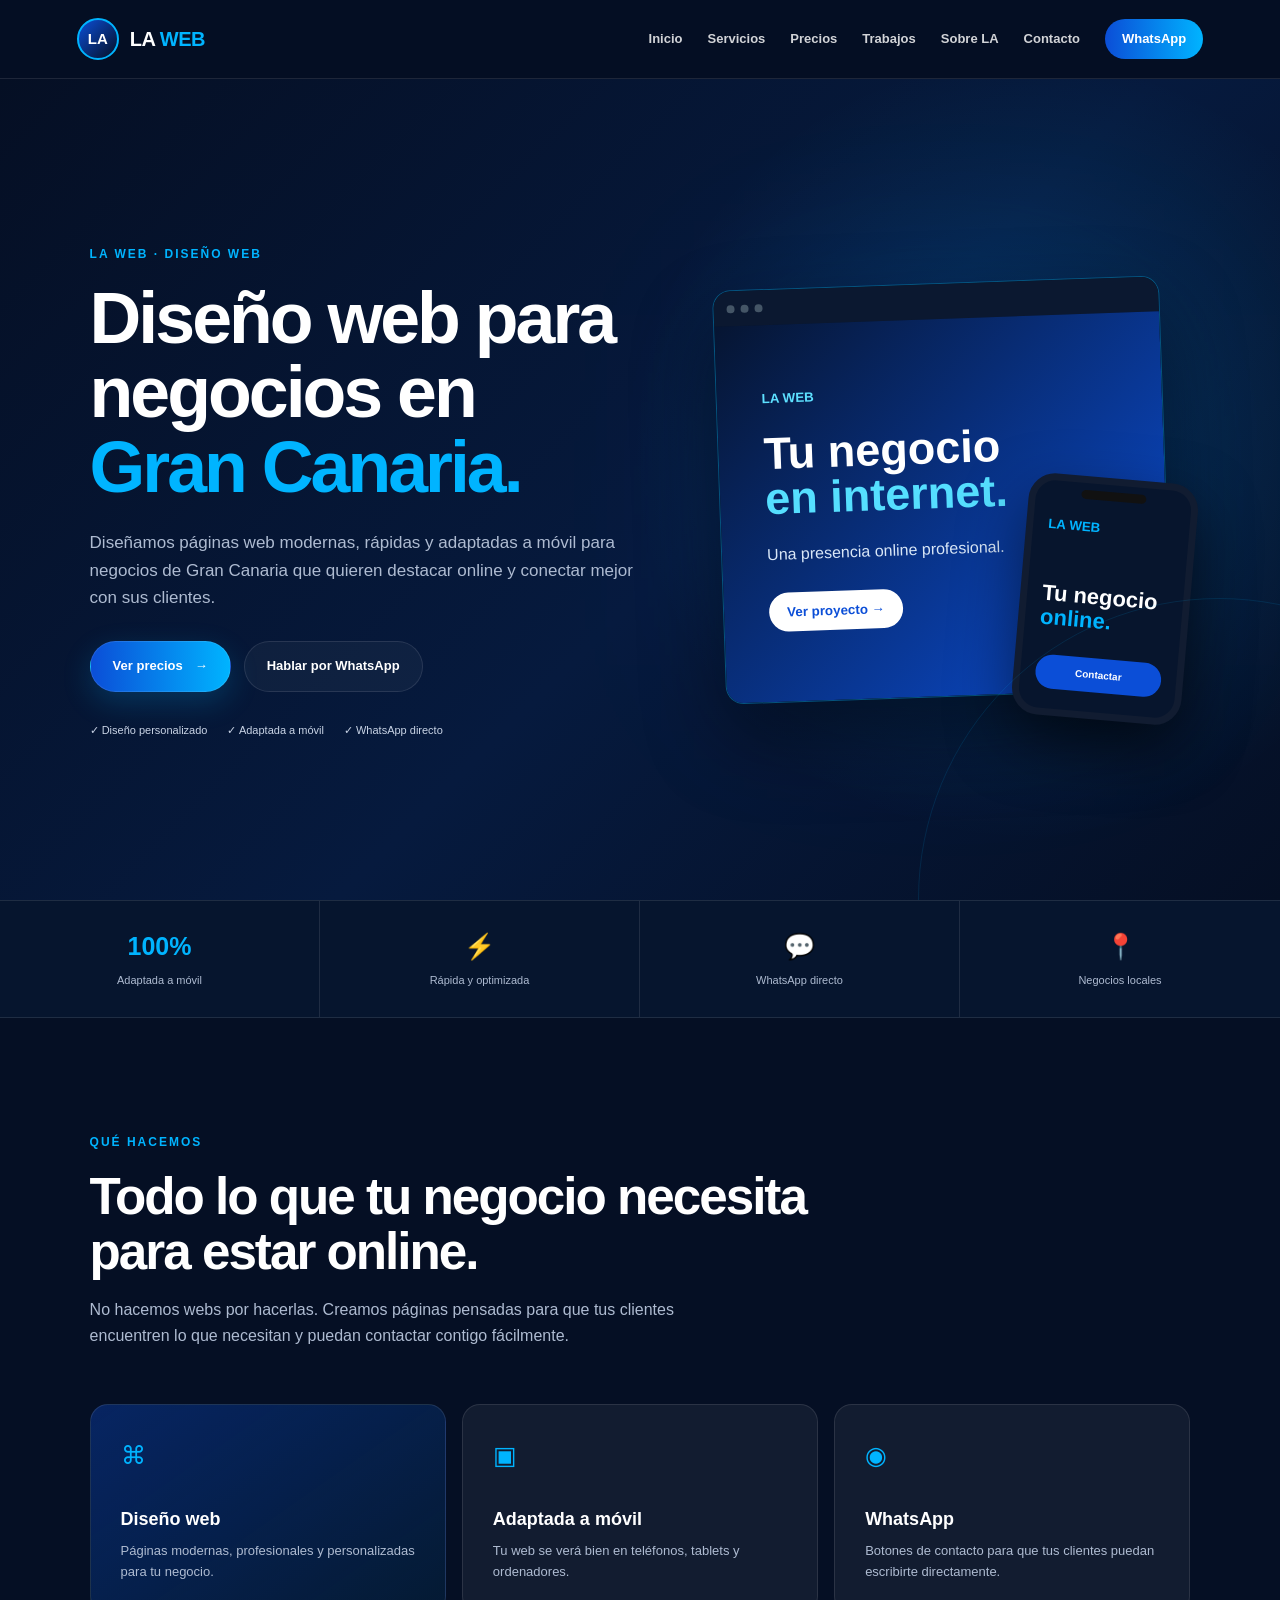
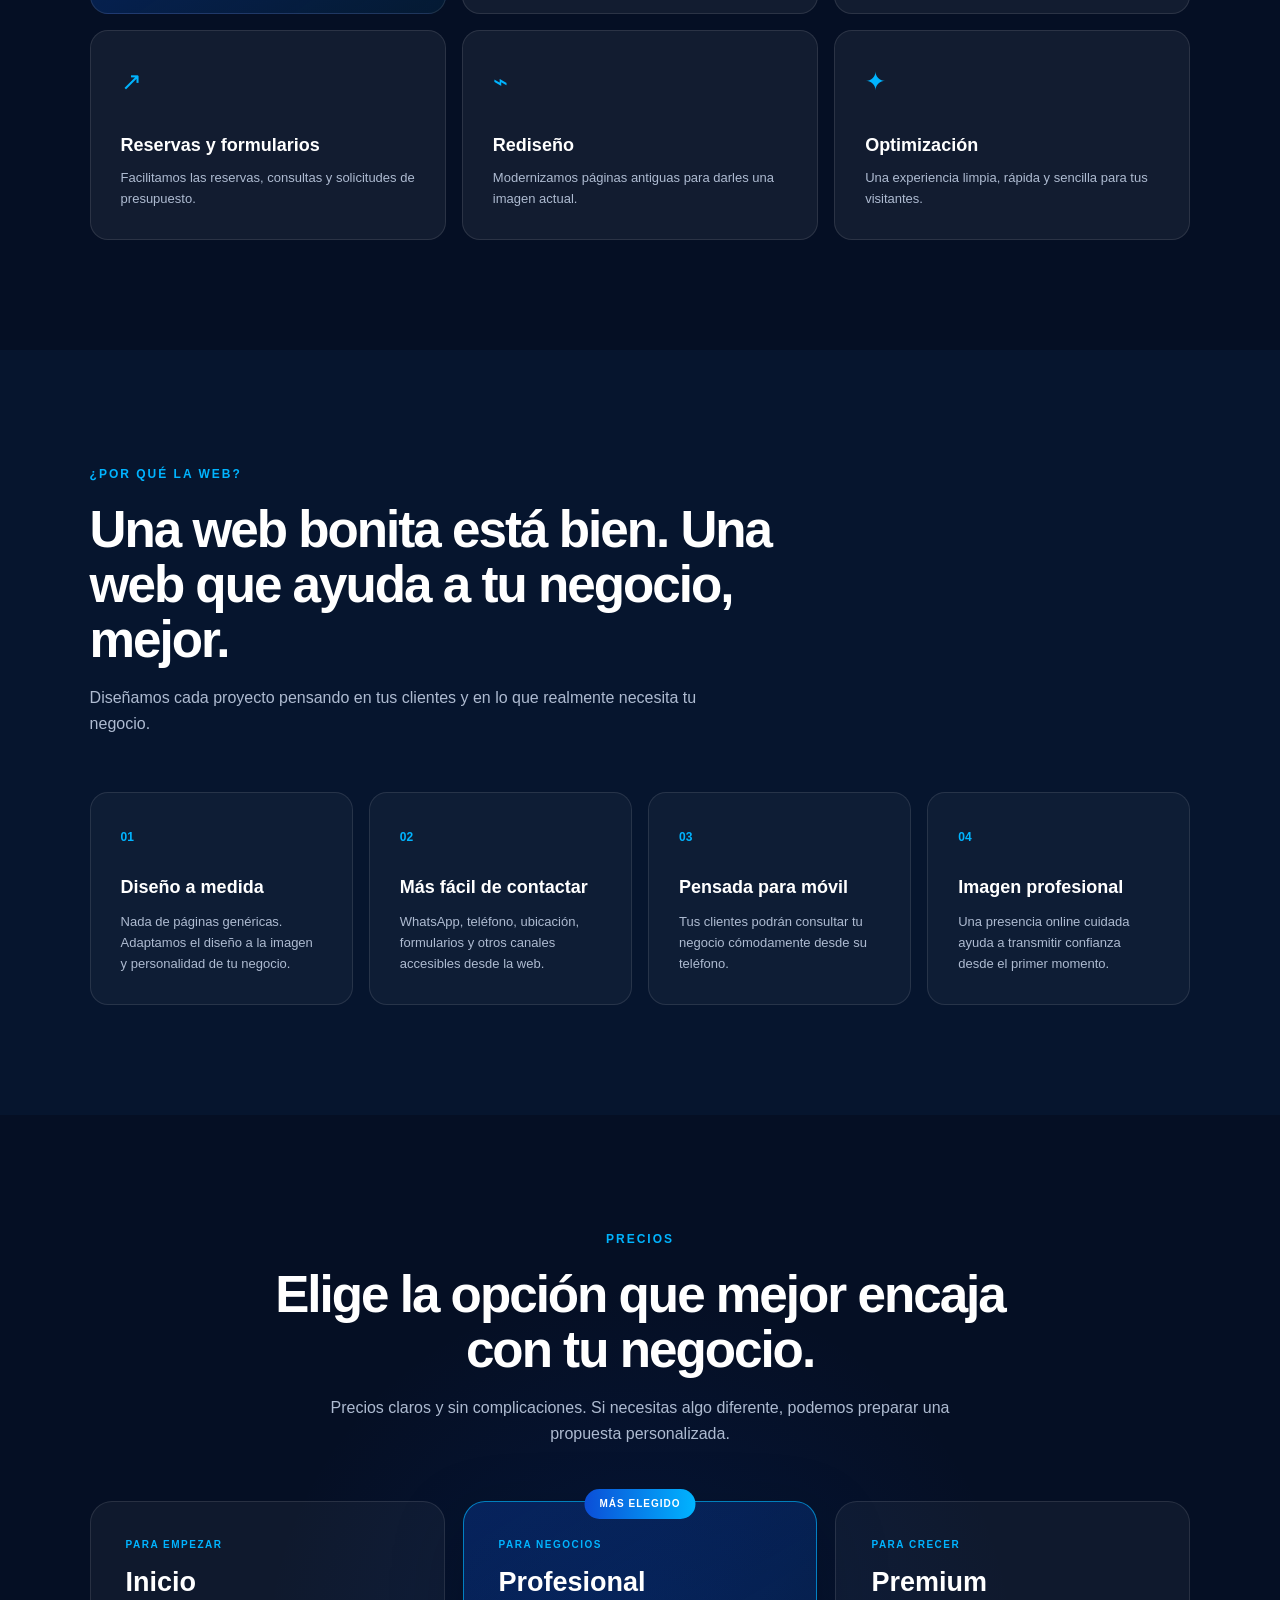
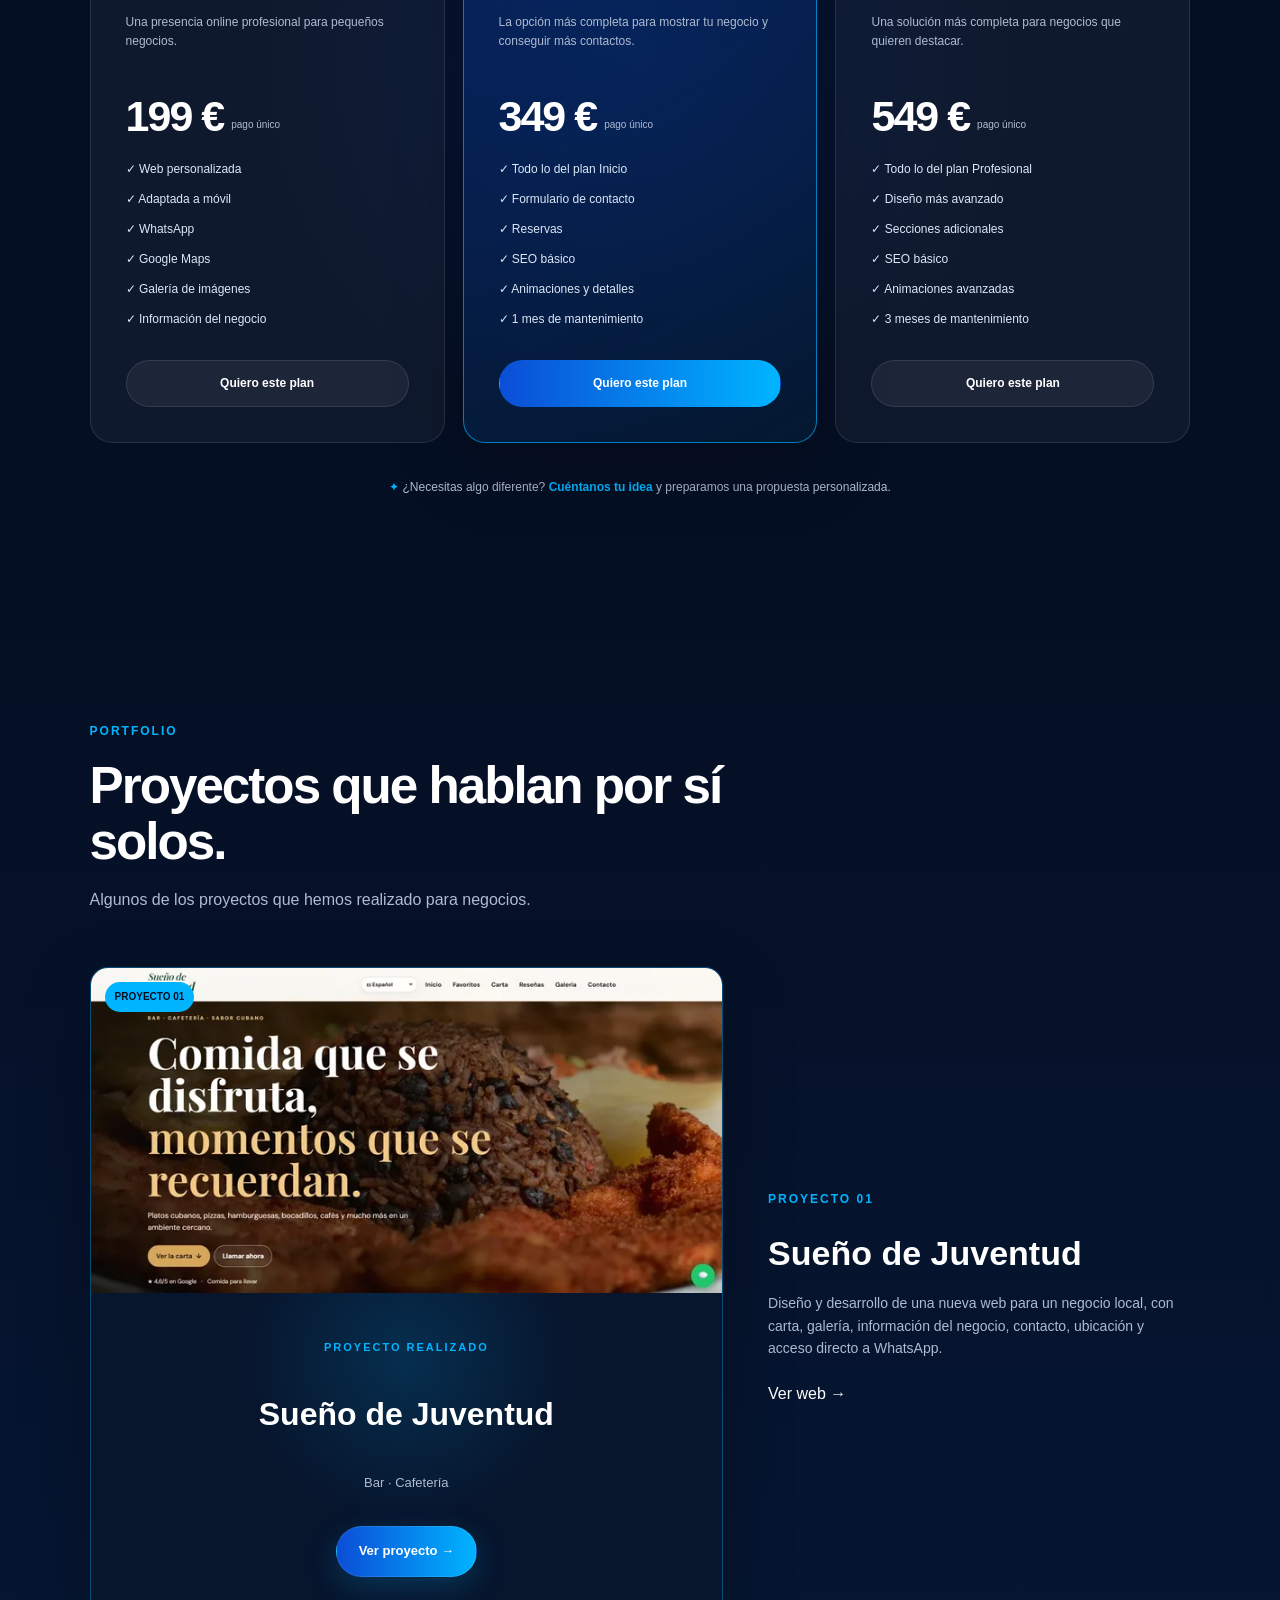
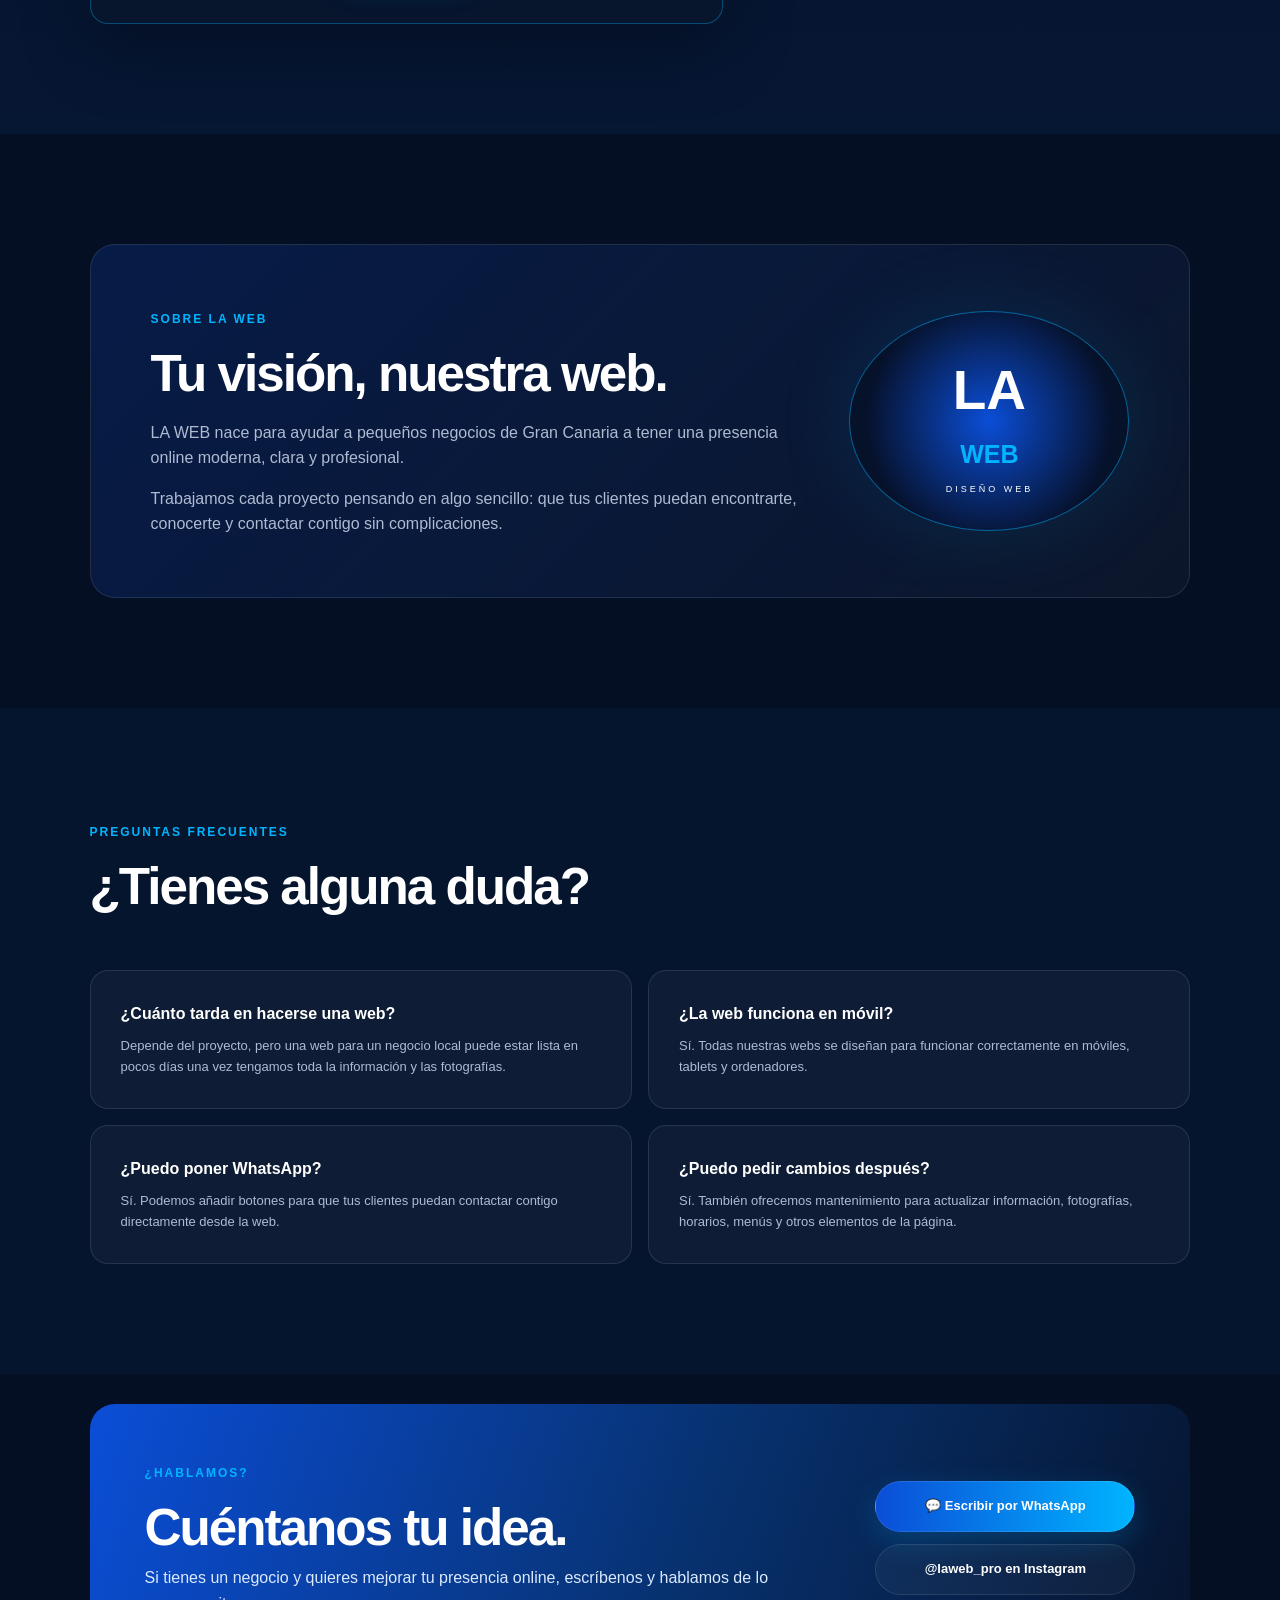
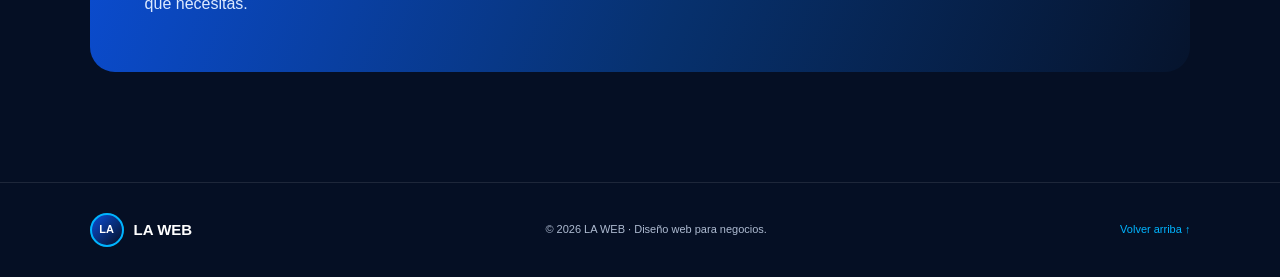
==== index.html @ e3c0cbb5 "Replace Google Fonts with local Montserrat stylesheet" ====
<!DOCTYPE html>
<html lang="es">
<head>
  <meta charset="UTF-8">
  <meta name="viewport" content="width=device-width, initial-scale=1.0">
  <meta name="description" content="LA WEB — Diseño de páginas web modernas, profesionales y adaptadas a móvil para negocios.">

  <title>LA WEB | Diseño Web para Negocios</title>

  <link rel="stylesheet" href="fonts/montserrat.css">

  <link rel="preload" href="style.css" as="style">
  <link rel="stylesheet" href="style.css">

  <script type="application/ld+json">
{
  "@context": "https://schema.org",
  "@type": "Organization",
  "name": "LA WEB",
  "alternateName": "LA",
  "url": "https://lawebstudio.es/",
  "description": "Estudio de diseño web para negocios de Gran Canaria. Creamos páginas web modernas, rápidas y adaptadas a móvil.",
  "areaServed": {
    "@type": "Place",
    "name": "Gran Canaria, España"
  },
  "sameAs": [
    "https://instagram.com/laweb_pro"
  ]
}
</script>

</head>

<body>

  <!-- HEADER -->
  <header class="header">

    <a class="brand" href="#inicio" aria-label="LA WEB inicio">
      <span class="brand-mark">LA</span>
      <span class="brand-text">LA <b>WEB</b></span>
    </a>

    <button class="menu-toggle" aria-label="Abrir menú" aria-expanded="false">
      ☰
    </button>

    <nav class="nav">
      <a href="#inicio">Inicio</a>
      <a href="#servicios">Servicios</a>
      <a href="#precios">Precios</a>
      <a href="#trabajos">Trabajos</a>
      <a href="#nosotros">Sobre LA</a>
      <a href="#contacto">Contacto</a>

      <a class="nav-cta"
         href="https://wa.me/34643334639"
         target="_blank"
         rel="noopener">
        WhatsApp
      </a>
    </nav>

  </header>


  <main id="inicio">

    <!-- HERO -->
    <section class="hero">

      <div class="hero-copy">

        <span class="eyebrow">LA WEB · DISEÑO WEB</span>

        <h1>
            Diseño web para negocios en
            <span>Gran Canaria.</span>
       </h1>

        <p>
         Diseñamos páginas web modernas, rápidas y adaptadas a móvil
         para negocios de Gran Canaria que quieren destacar online y
         conectar mejor con sus clientes.
        </p>

        <div class="hero-actions">

          <a class="btn primary" href="#precios">
            Ver precios <span>→</span>
          </a>

          <a class="btn secondary"
             href="https://wa.me/34643334639"
             target="_blank"
             rel="noopener">
            Hablar por WhatsApp
          </a>

        </div>

        <div class="trust-row">
          <span>✓ Diseño personalizado</span>
          <span>✓ Adaptada a móvil</span>
          <span>✓ WhatsApp directo</span>
        </div>

      </div>


      <div class="hero-visual" aria-label="Vista previa de una web">

        <div class="glow"></div>

        <div class="browser-card">

          <div class="browser-top">
            <i></i>
            <i></i>
            <i></i>
          </div>

          <div class="mock-site">

            <small>LA WEB</small>

            <h2>
              Tu negocio<br>
              <em>en internet.</em>
            </h2>

            <p>
              Una presencia online profesional.
            </p>

            <button>
              Ver proyecto →
            </button>

          </div>

        </div>


        <div class="phone-card">

          <div class="phone-top"></div>

          <small>LA WEB</small>

          <h3>
            Tu negocio<br>
            <span>online.</span>
          </h3>

          <div class="phone-button">
            Contactar
          </div>

        </div>

      </div>

    </section>


    <!-- STATS -->
    <section class="stats">

      <div>
        <strong>100%</strong>
        <span>Adaptada a móvil</span>
      </div>

      <div>
        <strong>⚡</strong>
        <span>Rápida y optimizada</span>
      </div>

      <div>
        <strong>💬</strong>
        <span>WhatsApp directo</span>
      </div>

      <div>
        <strong>📍</strong>
        <span>Negocios locales</span>
      </div>

    </section>


    <!-- SERVICIOS -->
    <section class="section" id="servicios">

      <div class="section-heading">

        <span class="eyebrow">QUÉ HACEMOS</span>

        <h2>
          Todo lo que tu negocio necesita para estar online.
        </h2>

        <p>
          No hacemos webs por hacerlas. Creamos páginas pensadas para que
          tus clientes encuentren lo que necesitan y puedan contactar
          contigo fácilmente.
        </p>

      </div>


      <div class="service-grid">

        <article class="service-card featured">
          <div class="icon">⌘</div>
          <h3>Diseño web</h3>
          <p>
            Páginas modernas, profesionales y personalizadas para tu negocio.
          </p>
        </article>


        <article class="service-card">
          <div class="icon">▣</div>
          <h3>Adaptada a móvil</h3>
          <p>
            Tu web se verá bien en teléfonos, tablets y ordenadores.
          </p>
        </article>


        <article class="service-card">
          <div class="icon">◉</div>
          <h3>WhatsApp</h3>
          <p>
            Botones de contacto para que tus clientes puedan escribirte
            directamente.
          </p>
        </article>


        <article class="service-card">
          <div class="icon">↗</div>
          <h3>Reservas y formularios</h3>
          <p>
            Facilitamos las reservas, consultas y solicitudes de presupuesto.
          </p>
        </article>


        <article class="service-card">
          <div class="icon">⌁</div>
          <h3>Rediseño</h3>
          <p>
            Modernizamos páginas antiguas para darles una imagen actual.
          </p>
        </article>


        <article class="service-card">
          <div class="icon">✦</div>
          <h3>Optimización</h3>
          <p>
            Una experiencia limpia, rápida y sencilla para tus visitantes.
          </p>
        </article>

      </div>

    </section>


    <!-- POR QUÉ LA WEB -->
    <section class="why section">

      <div class="section-heading">

        <span class="eyebrow">¿POR QUÉ LA WEB?</span>

        <h2>
          Una web bonita está bien. Una web que ayuda a tu negocio, mejor.
        </h2>

        <p>
          Diseñamos cada proyecto pensando en tus clientes y en lo que
          realmente necesita tu negocio.
        </p>

      </div>


      <div class="why-grid">

        <article class="why-card">
          <span>01</span>
          <h3>Diseño a medida</h3>
          <p>
            Nada de páginas genéricas. Adaptamos el diseño a la imagen
            y personalidad de tu negocio.
          </p>
        </article>


        <article class="why-card">
          <span>02</span>
          <h3>Más fácil de contactar</h3>
          <p>
            WhatsApp, teléfono, ubicación, formularios y otros canales
            accesibles desde la web.
          </p>
        </article>


        <article class="why-card">
          <span>03</span>
          <h3>Pensada para móvil</h3>
          <p>
            Tus clientes podrán consultar tu negocio cómodamente desde
            su teléfono.
          </p>
        </article>


        <article class="why-card">
          <span>04</span>
          <h3>Imagen profesional</h3>
          <p>
            Una presencia online cuidada ayuda a transmitir confianza
            desde el primer momento.
          </p>
        </article>

      </div>

    </section>


    <!-- PRECIOS -->
    <section class="pricing section" id="precios">

      <div class="section-heading pricing-heading">

        <span class="eyebrow">PRECIOS</span>

        <h2>
          Elige la opción que mejor encaja con tu negocio.
        </h2>

        <p>
          Precios claros y sin complicaciones. Si necesitas algo diferente,
          podemos preparar una propuesta personalizada.
        </p>

      </div>


      <div class="pricing-grid">


        <!-- INICIO -->
        <article class="price-card">

          <span class="price-tag">PARA EMPEZAR</span>

          <h3>Inicio</h3>

          <p class="price-description">
            Una presencia online profesional para pequeños negocios.
          </p>

          <div class="price">
            <strong>199 €</strong>
            <span>pago único</span>
          </div>

          <ul>
            <li>✓ Web personalizada</li>
            <li>✓ Adaptada a móvil</li>
            <li>✓ WhatsApp</li>
            <li>✓ Google Maps</li>
            <li>✓ Galería de imágenes</li>
            <li>✓ Información del negocio</li>
          </ul>

          <a class="price-btn"
             href="https://wa.me/34643334639?text=Hola%20LA%20WEB,%20me%20interesa%20el%20plan%20Inicio%20de%20199€."
             target="_blank"
             rel="noopener">
            Quiero este plan
          </a>

        </article>


        <!-- PROFESIONAL -->
        <article class="price-card popular">

          <div class="popular-badge">
            MÁS ELEGIDO
          </div>

          <span class="price-tag">PARA NEGOCIOS</span>

          <h3>Profesional</h3>

          <p class="price-description">
            La opción más completa para mostrar tu negocio y conseguir
            más contactos.
          </p>

          <div class="price">
            <strong>349 €</strong>
            <span>pago único</span>
          </div>

          <ul>
            <li>✓ Todo lo del plan Inicio</li>
            <li>✓ Formulario de contacto</li>
            <li>✓ Reservas</li>
            <li>✓ SEO básico</li>
            <li>✓ Animaciones y detalles</li>
            <li>✓ 1 mes de mantenimiento</li>
          </ul>

          <a class="price-btn"
             href="https://wa.me/34643334639?text=Hola%20LA%20WEB,%20me%20interesa%20el%20plan%20Profesional%20de%20349€."
             target="_blank"
             rel="noopener">
            Quiero este plan
          </a>

        </article>


        <!-- PREMIUM -->
        <article class="price-card">

          <span class="price-tag">PARA CRECER</span>

          <h3>Premium</h3>

          <p class="price-description">
            Una solución más completa para negocios que quieren destacar.
          </p>

          <div class="price">
            <strong>549 €</strong>
            <span>pago único</span>
          </div>

          <ul>
            <li>✓ Todo lo del plan Profesional</li>
            <li>✓ Diseño más avanzado</li>
            <li>✓ Secciones adicionales</li>
            <li>✓ SEO básico</li>
            <li>✓ Animaciones avanzadas</li>
            <li>✓ 3 meses de mantenimiento</li>
          </ul>

          <a class="price-btn"
             href="https://wa.me/34643334639?text=Hola%20LA%20WEB,%20me%20interesa%20el%20plan%20Premium%20de%20549€."
             target="_blank"
             rel="noopener">
            Quiero este plan
          </a>

        </article>

      </div>


      <div class="pricing-note">
        <span>✦</span>
        ¿Necesitas algo diferente?
        <a href="#contacto">Cuéntanos tu idea</a>
        y preparamos una propuesta personalizada.
      </div>

    </section>

    <!-- PORTFOLIO -->
<section class="portfolio section" id="trabajos">

  <div class="section-heading">
    <span class="eyebrow">PORTFOLIO</span>

    <h2>
      Proyectos que hablan por sí solos.
    </h2>

    <p>
      Algunos de los proyectos que hemos realizado para negocios.
    </p>
  </div>

  <article class="project-card">

    <div class="project-preview">

      <span class="project-label">
        PROYECTO 01
      </span>

      <div class="project-window">

        <img
              src="web_foto_700.webp"
              alt="Web de Sueño de Juventud"
              class="project-image"
               >

        <div class="project-content">

          <span>PROYECTO REALIZADO</span>

          <h3>
            Sueño de Juventud
          </h3>

          <p>
            Bar · Cafetería
          </p>

          <a
            href="https://leslie050724.github.io/sueno-de-juventud/"
            target="_blank"
            rel="noopener"
            class="btn primary"
          >
            Ver proyecto →
          </a>

        </div>

      </div>

    </div>

    <div class="project-info">

      <span class="eyebrow">
        PROYECTO 01
      </span>

      <h3>
        Sueño de Juventud
      </h3>

      <p>
        Diseño y desarrollo de una nueva web para un negocio local,
        con carta, galería, información del negocio, contacto,
        ubicación y acceso directo a WhatsApp.
      </p>

      <a
        href="https://leslie050724.github.io/sueno-de-juventud/"
        target="_blank"
        rel="noopener"
        class="project-link"
      >
        Ver web →
      </a>

    </div>

  </article>

</section>



    <!-- SOBRE LA WEB -->
    <section class="about section" id="nosotros">

      <div class="about-card">

        <div>

          <span class="eyebrow">
            SOBRE LA WEB
          </span>

          <h2>
            Tu visión, nuestra web.
          </h2>

          <p>
            LA WEB nace para ayudar a pequeños negocios de Gran Canaria
            a tener una presencia online moderna, clara y profesional.
         </p>

          <p>
            Trabajamos cada proyecto pensando en algo sencillo:
            que tus clientes puedan encontrarte, conocerte y contactar
            contigo sin complicaciones.
          </p>

        </div>


        <div class="about-badge">

          <span>LA</span>
          <strong>WEB</strong>
          <small>DISEÑO WEB</small>

        </div>

      </div>

    </section>


    <!-- FAQ -->
    <section class="faq section">

      <div class="section-heading">

        <span class="eyebrow">
          PREGUNTAS FRECUENTES
        </span>

        <h2>
          ¿Tienes alguna duda?
        </h2>

      </div>


      <div class="faq-grid">

        <article class="faq-card">
          <h3>¿Cuánto tarda en hacerse una web?</h3>
          <p>
            Depende del proyecto, pero una web para un negocio local
            puede estar lista en pocos días una vez tengamos toda
            la información y las fotografías.
          </p>
        </article>


        <article class="faq-card">
          <h3>¿La web funciona en móvil?</h3>
          <p>
            Sí. Todas nuestras webs se diseñan para funcionar correctamente
            en móviles, tablets y ordenadores.
          </p>
        </article>


        <article class="faq-card">
          <h3>¿Puedo poner WhatsApp?</h3>
          <p>
            Sí. Podemos añadir botones para que tus clientes puedan
            contactar contigo directamente desde la web.
          </p>
        </article>


        <article class="faq-card">
          <h3>¿Puedo pedir cambios después?</h3>
          <p>
            Sí. También ofrecemos mantenimiento para actualizar información,
            fotografías, horarios, menús y otros elementos de la página.
          </p>
        </article>

      </div>

    </section>


    <!-- CONTACTO -->
    <section class="contact section" id="contacto">

      <div class="contact-inner">

        <div>

          <span class="eyebrow">
            ¿HABLAMOS?
          </span>

          <h2>
            Cuéntanos tu idea.
          </h2>

          <p>
            Si tienes un negocio y quieres mejorar tu presencia online,
            escríbenos y hablamos de lo que necesitas.
          </p>

        </div>


        <div class="contact-actions">

          <a class="btn primary large"
             href="https://wa.me/34643334639"
             target="_blank"
             rel="noopener">
            💬 Escribir por WhatsApp
          </a>

          <a class="btn secondary large"
             href="https://instagram.com/laweb_pro"
             target="_blank"
             rel="noopener">
            @laweb_pro en Instagram
          </a>

        </div>

      </div>

    </section>

  </main>


  <!-- FOOTER -->
  <footer>

    <div class="footer-brand">

      <span class="brand-mark">
        LA
      </span>

      <strong>
        LA WEB
      </strong>

    </div>

    <p>
      © 2026 LA WEB · Diseño web para negocios.
    </p>

    <a href="#inicio">
      Volver arriba ↑
    </a>

  </footer>


  <script src="script.js"></script>

</body>
</html>
---- style.css ----
:root{
  --navy:#050F24;
  --navy2:#071A3A;
  --blue:#0B4ED7;
  --cyan:#00B4FF;
  --white:#fff;
  --muted:#aebbd1;
  --line:rgba(255,255,255,.1);
  --card:rgba(255,255,255,.055);
}

*{
  box-sizing:border-box;
  margin:0;
  padding:0;
}

html{
  scroll-behavior:smooth;
}

body{
  font-family:Montserrat,Arial,sans-serif;
  background:var(--navy);
  color:var(--white);
  line-height:1.6;
}

a{
  text-decoration:none;
  color:inherit;
}


/* HEADER */

.header{
  position:sticky;
  top:0;
  z-index:50;
  display:flex;
  align-items:center;
  justify-content:space-between;
  padding:18px 6%;
  background:rgba(5,15,36,.86);
  backdrop-filter:blur(18px);
  border-bottom:1px solid var(--line);
}

.brand{
  display:flex;
  align-items:center;
  gap:11px;
}

.brand-mark{
  display:grid;
  place-items:center;
  width:42px;
  height:42px;
  border:2px solid var(--cyan);
  border-radius:50%;
  font-weight:800;
  font-size:15px;
  background:linear-gradient(135deg,var(--blue),var(--navy));
}

.brand-text{
  font-size:20px;
  font-weight:700;
  letter-spacing:-.5px;
}

.brand-text b{
  color:var(--cyan);
}

.nav{
  display:flex;
  align-items:center;
  gap:25px;
  font-size:13px;
  font-weight:600;
}

.nav a{
  opacity:.82;
  transition:.2s;
}

.nav a:hover{
  opacity:1;
  color:var(--cyan);
}

.nav-cta{
  background:linear-gradient(90deg,var(--blue),var(--cyan));
  padding:10px 17px;
  border-radius:999px;
  color:#fff!important;
  opacity:1!important;
}

.menu-toggle{
  display:none;
  background:none;
  border:0;
  color:white;
  font-size:26px;
}


/* HERO */

.hero{
  min-height:calc(100vh - 79px);
  display:grid;
  grid-template-columns:1.05fr .95fr;
  align-items:center;
  gap:5%;
  padding:80px 7%;
  position:relative;
  overflow:hidden;
  background:
    radial-gradient(circle at 80% 45%,rgba(0,180,255,.18),transparent 35%),
    linear-gradient(135deg,var(--navy),#061a3e 55%,var(--navy));
}

.hero:after{
  content:"";
  position:absolute;
  width:600px;
  height:600px;
  border:1px solid rgba(0,180,255,.12);
  border-radius:50%;
  right:-240px;
  bottom:-300px;
}

.eyebrow{
  display:inline-block;
  color:var(--cyan);
  font-size:12px;
  font-weight:800;
  letter-spacing:2px;
  margin-bottom:17px;
}

.hero h1{
  font-size:clamp(43px,5.6vw,78px);
  line-height:1.04;
  letter-spacing:-3px;
  max-width:850px;
}

.hero h1 span{
  color:var(--cyan);
}

.hero-copy>p{
  color:var(--muted);
  font-size:17px;
  max-width:610px;
  margin:25px 0 30px;
}

.hero-actions{
  display:flex;
  gap:13px;
  flex-wrap:wrap;
}

.btn{
  display:inline-flex;
  align-items:center;
  justify-content:center;
  gap:12px;
  padding:14px 22px;
  border-radius:999px;
  font-size:13px;
  font-weight:800;
  border:1px solid var(--line);
  transition:transform .2s,box-shadow .2s;
}

.btn:hover{
  transform:translateY(-2px);
}

.primary{
  background:linear-gradient(90deg,var(--blue),var(--cyan));
  box-shadow:0 10px 30px rgba(0,180,255,.2);
}

.secondary{
  background:rgba(255,255,255,.04);
}

.trust-row{
  display:flex;
  gap:20px;
  flex-wrap:wrap;
  color:#c9d4e6;
  font-size:11px;
  margin-top:30px;
}


/* HERO VISUAL */

.hero-visual{
  position:relative;
  min-height:500px;
  display:grid;
  place-items:center;
}

.glow{
  position:absolute;
  width:350px;
  height:350px;
  background:var(--blue);
  filter:blur(100px);
  opacity:.2;
}

.browser-card{
  width:min(540px,90%);
  border:1px solid rgba(0,180,255,.4);
  border-radius:18px;
  background:#071328;
  box-shadow:0 35px 80px rgba(0,0,0,.45);
  overflow:hidden;
  transform:rotate(-2deg);
}

.browser-top{
  height:35px;
  background:#0b1830;
  display:flex;
  align-items:center;
  gap:6px;
  padding:0 13px;
}

.browser-top i,
.window-bar i{
  width:8px;
  height:8px;
  border-radius:50%;
  background:#456;
}

.mock-site{
  padding:60px 45px 70px;
  background:linear-gradient(135deg,#061532,#0b4ed7);
  min-height:360px;
}

.mock-site small{
  color:#5de0ff;
  font-weight:800;
}

.mock-site h2{
  font-size:45px;
  line-height:1.02;
  margin:20px 0;
}

.mock-site h2 em{
  color:#55dfff;
  font-style:normal;
}

.mock-site p{
  color:#d9e7f7;
  margin-bottom:25px;
}

.mock-site button{
  border:0;
  border-radius:30px;
  padding:12px 18px;
  background:white;
  color:#0b4ed7;
  font-weight:800;
}

.phone-card{
  position:absolute;
  right:0;
  bottom:20px;
  width:170px;
  border:7px solid #111c31;
  border-radius:27px;
  background:#07152d;
  padding:30px 15px 20px;
  box-shadow:0 25px 60px rgba(0,0,0,.5);
  transform:rotate(5deg);
}

.phone-top{
  position:absolute;
  top:7px;
  left:50%;
  transform:translateX(-50%);
  width:65px;
  height:9px;
  border-radius:10px;
  background:#111;
}

.phone-card small{
  color:var(--cyan);
  font-weight:800;
}

.phone-card h3{
  font-size:22px;
  line-height:1.1;
  margin:45px 0 25px;
}

.phone-card h3 span{
  color:var(--cyan);
}

.phone-button{
  background:var(--blue);
  padding:9px;
  border-radius:20px;
  text-align:center;
  font-size:10px;
  font-weight:800;
}


/* STATS */

.stats{
  display:grid;
  grid-template-columns:repeat(4,1fr);
  border-top:1px solid var(--line);
  border-bottom:1px solid var(--line);
  background:#06152e;
}

.stats div{
  padding:25px;
  text-align:center;
  border-right:1px solid var(--line);
}

.stats div:last-child{
  border:0;
}

.stats strong{
  display:block;
  color:var(--cyan);
  font-size:25px;
}

.stats span{
  font-size:11px;
  color:var(--muted);
}


/* SECTIONS */

.section{
  padding:110px 7%;
}

.section-heading{
  max-width:750px;
  margin-bottom:55px;
}

.section-heading h2,
.about h2,
.contact h2{
  font-size:clamp(32px,4vw,53px);
  line-height:1.08;
  letter-spacing:-2px;
  margin-bottom:18px;
}

.section-heading p,
.about p,
.contact p{
  color:var(--muted);
  max-width:650px;
}


/* SERVICES */

.service-grid{
  display:grid;
  grid-template-columns:repeat(3,1fr);
  gap:16px;
}

.service-card{
  padding:30px;
  border:1px solid var(--line);
  background:var(--card);
  border-radius:18px;
  min-height:210px;
  transition:.25s;
}

.service-card:hover{
  border-color:rgba(0,180,255,.45);
  transform:translateY(-4px);
  box-shadow:0 20px 50px rgba(0,0,0,.2);
}

.service-card.featured{
  background:linear-gradient(
    145deg,
    rgba(11,78,215,.35),
    rgba(0,180,255,.07)
  );
}

.icon{
  font-size:25px;
  color:var(--cyan);
  margin-bottom:30px;
}

.service-card h3{
  font-size:18px;
  margin-bottom:8px;
}

.service-card p{
  font-size:13px;
  color:var(--muted);
}


/* WHY */

.why{
  background:#06152e;
}

.why-grid{
  display:grid;
  grid-template-columns:repeat(4,1fr);
  gap:16px;
}

.why-card{
  padding:30px;
  border:1px solid var(--line);
  border-radius:18px;
  background:rgba(255,255,255,.035);
  transition:.25s;
}

.why-card:hover{
  transform:translateY(-5px);
  border-color:rgba(0,180,255,.4);
}

.why-card>span{
  color:var(--cyan);
  font-size:12px;
  font-weight:800;
}

.why-card h3{
  font-size:18px;
  margin:25px 0 10px;
}

.why-card p{
  color:var(--muted);
  font-size:13px;
}


/* PRICING */

.pricing{
  background:
    radial-gradient(
      circle at 50% 50%,
      rgba(11,78,215,.12),
      transparent 45%
    );
}

.pricing-heading{
  margin-left:auto;
  margin-right:auto;
  text-align:center;
}

.pricing-heading p{
  margin-left:auto;
  margin-right:auto;
}

.pricing-grid{
  display:grid;
  grid-template-columns:repeat(3,1fr);
  gap:18px;
  align-items:stretch;
}

.price-card{
  position:relative;
  display:flex;
  flex-direction:column;
  padding:35px;
  border:1px solid var(--line);
  border-radius:22px;
  background:rgba(255,255,255,.045);
  transition:.25s;
}

.price-card:hover{
  transform:translateY(-6px);
  border-color:rgba(0,180,255,.45);
}

.price-card.popular{
  border:1px solid rgba(0,180,255,.65);
  background:
    linear-gradient(
      150deg,
      rgba(11,78,215,.28),
      rgba(0,180,255,.06)
    );
  box-shadow:0 25px 70px rgba(0,0,0,.25);
}

.popular-badge{
  position:absolute;
  top:-13px;
  left:50%;
  transform:translateX(-50%);
  background:linear-gradient(90deg,var(--blue),var(--cyan));
  color:white;
  font-size:10px;
  font-weight:900;
  letter-spacing:1px;
  padding:7px 15px;
  border-radius:20px;
  white-space:nowrap;
}

.price-tag{
  color:var(--cyan);
  font-size:10px;
  font-weight:800;
  letter-spacing:1.5px;
}

.price-card h3{
  font-size:27px;
  margin:8px 0;
}

.price-description{
  color:var(--muted);
  font-size:12px;
  min-height:60px;
}

.price{
  display:flex;
  align-items:end;
  gap:8px;
  margin:22px 0;
}

.price strong{
  font-size:43px;
  line-height:1;
  letter-spacing:-2px;
}

.price span{
  color:var(--muted);
  font-size:10px;
  margin-bottom:5px;
}

.price-card ul{
  list-style:none;
  display:flex;
  flex-direction:column;
  gap:11px;
  margin-bottom:30px;
}

.price-card li{
  color:#dce7f7;
  font-size:12px;
}

.price-btn{
  margin-top:auto;
  display:flex;
  justify-content:center;
  align-items:center;
  padding:13px 18px;
  border-radius:30px;
  background:rgba(255,255,255,.06);
  border:1px solid var(--line);
  font-size:12px;
  font-weight:800;
  transition:.2s;
}

.price-card.popular .price-btn,
.price-btn:hover{
  background:linear-gradient(90deg,var(--blue),var(--cyan));
  border-color:transparent;
}

.pricing-note{
  text-align:center;
  margin-top:35px;
  color:var(--muted);
  font-size:12px;
}

.pricing-note span{
  color:var(--cyan);
}

.pricing-note a{
  color:var(--cyan);
  font-weight:800;
}


/* PORTFOLIO */

.portfolio{
  background:linear-gradient(180deg,#050f24,#061734);
}

.project-card{
  display:grid;
  grid-template-columns:1.2fr .8fr;
  gap:45px;
  align-items:center;
}

.project-preview{
  position:relative;
}

.project-label{
  position:absolute;
  z-index:2;
  top:15px;
  left:15px;
  background:var(--cyan);
  color:var(--navy);
  font-size:10px;
  font-weight:900;
  padding:7px 10px;
  border-radius:20px;
}

.project-window{
  border:1px solid rgba(0,180,255,.35);
  border-radius:18px;
  overflow:hidden;
  background:#07152d;
  box-shadow:0 25px 70px rgba(0,0,0,.3);
}

.window-bar{
  height:35px;
  background:#0b1830;
  display:flex;
  align-items:center;
  gap:6px;
  padding-left:15px;
}

.project-content{
  min-height:330px;
  display:grid;
  place-items:center;
  text-align:center;
  padding:30px;
  background:
    radial-gradient(
      circle at 50% 20%,
      rgba(0,180,255,.16),
      transparent 40%
    );
}

.project-content span{
  color:var(--cyan);
  font-size:11px;
  font-weight:800;
  letter-spacing:2px;
}

.project-content h3{
  font-size:32px;
}

.project-content p{
  color:var(--muted);
  font-size:13px;
}

.project-info h3{
  font-size:34px;
  margin-bottom:12px;
}

.project-info p{
  color:var(--muted);
  font-size:14px;
  margin-bottom:22px;
}

.coming{
  font-size:11px;
  color:var(--cyan);
  font-weight:700;
}


/* ABOUT */

.about-card{
  display:grid;
  grid-template-columns:1fr 280px;
  gap:50px;
  align-items:center;
  padding:60px;
  border:1px solid var(--line);
  border-radius:25px;
  background:
    linear-gradient(
      135deg,
      rgba(11,78,215,.2),
      rgba(255,255,255,.03)
    );
}

.about p{
  margin-top:15px;
}

.about-badge{
  height:220px;
  border-radius:50%;
  display:grid;
  place-items:center;
  align-content:center;
  border:1px solid rgba(0,180,255,.5);
  background:
    radial-gradient(circle,#0b4ed7,#06112a 70%);
  box-shadow:0 0 80px rgba(0,180,255,.12);
}

.about-badge span{
  font-size:55px;
  font-weight:800;
}

.about-badge strong{
  font-size:25px;
  color:var(--cyan);
}

.about-badge small{
  font-size:9px;
  letter-spacing:3px;
  margin-top:8px;
}


/* FAQ */

.faq{
  background:#06152e;
}

.faq-grid{
  display:grid;
  grid-template-columns:repeat(2,1fr);
  gap:16px;
}

.faq-card{
  padding:30px;
  border:1px solid var(--line);
  border-radius:18px;
  background:rgba(255,255,255,.035);
}

.faq-card h3{
  font-size:16px;
  margin-bottom:10px;
}

.faq-card p{
  color:var(--muted);
  font-size:13px;
}


/* CONTACT */

.contact{
  padding-top:30px;
}

.contact-inner{
  display:flex;
  justify-content:space-between;
  align-items:center;
  gap:35px;
  padding:55px;
  border-radius:25px;
  background:
    linear-gradient(
      110deg,
      var(--blue),
      #07316e 55%,
      #06142d
    );
  overflow:hidden;
}

.contact h2{
  margin-bottom:10px;
}

.contact p{
  color:#dceaff;
}

.contact-actions{
  display:flex;
  flex-direction:column;
  gap:12px;
  min-width:260px;
}

.large{
  width:100%;
}


/* FOOTER */

footer{
  display:flex;
  align-items:center;
  justify-content:space-between;
  gap:20px;
  padding:30px 7%;
  border-top:1px solid var(--line);
  color:var(--muted);
  font-size:11px;
}

.footer-brand{
  display:flex;
  align-items:center;
  gap:10px;
  color:white;
}

.footer-brand .brand-mark{
  width:34px;
  height:34px;
  font-size:11px;
}

.footer-brand strong{
  font-size:15px;
}

footer a{
  color:var(--cyan);
}


/* TABLET */

@media(max-width:1000px){

  .why-grid{
    grid-template-columns:repeat(2,1fr);
  }

  .pricing-grid{
    grid-template-columns:1fr;
    max-width:520px;
    margin:auto;
  }

  .price-card.popular{
    order:-1;
  }

}


/* TABLET */

@media(max-width:900px){

  .nav{
    position:absolute;
    top:78px;
    left:0;
    right:0;
    display:none;
    flex-direction:column;
    align-items:stretch;
    padding:20px 7%;
    background:#050f24;
    border-bottom:1px solid var(--line);
  }

  .nav.open{
    display:flex;
  }

  .menu-toggle{
    display:block;
  }

  .hero{
    grid-template-columns:1fr;
    padding-top:65px;
  }

  .hero-visual{
    min-height:420px;
  }

  .service-grid{
    grid-template-columns:repeat(2,1fr);
  }

  .project-card{
    grid-template-columns:1fr;
  }

  .about-card{
    grid-template-columns:1fr;
  }

  .about-badge{
    width:210px;
  }

  .contact-inner{
    flex-direction:column;
    align-items:flex-start;
  }

}


/* MOBILE */

@media(max-width:600px){

  .header{
    padding:14px 5%;
  }

  .hero,
  .section{
    padding-left:5%;
    padding-right:5%;
  }

  .hero h1{
    font-size:43px;
    letter-spacing:-2px;
  }

  .hero-copy>p{
    font-size:15px;
  }

  .hero-actions{
    flex-direction:column;
  }

  .btn{
    width:100%;
  }

  .hero-visual{
    min-height:330px;
  }

  .browser-card{
    width:100%;
  }

  .mock-site{
    min-height:250px;
    padding:35px 25px;
  }

  .mock-site h2{
    font-size:29px;
  }

  .phone-card{
    width:125px;
    right:-4px;
    bottom:5px;
  }

  .phone-card h3{
    font-size:16px;
    margin-top:35px;
  }

  .stats{
    grid-template-columns:repeat(2,1fr);
  }

  .stats div{
    padding:18px;
  }

  .service-grid{
    grid-template-columns:1fr;
  }

  .service-card{
    min-height:auto;
  }

  .why-grid{
    grid-template-columns:1fr;
  }

  .pricing-grid{
    grid-template-columns:1fr;
  }

  .price-card{
    padding:28px;
  }

  .price-card.popular{
    transform:none;
  }

  .section{
    padding-top:75px;
    padding-bottom:75px;
  }

  .project-content{
    min-height:260px;
  }

  .project-content h3{
    font-size:25px;
  }

  .about-card{
    padding:30px;
  }

  .contact-inner{
    padding:30px;
  }

  .contact-actions{
    width:100%;
  }

  footer{
    flex-direction:column;
    align-items:flex-start;
  }

}
.project-image {
  width: 100%;
  height: 100%;
  display: block;
  object-fit: cover;
  object-position: top;
}
.project-window {
  overflow: hidden;
  min-height: 500px;
}
@media (min-width: 769px) {
  .project-image {
    width: 100%;
    margin: 0 auto;
  }
}
---- style.css ----
:root{
  --navy:#050F24;
  --navy2:#071A3A;
  --blue:#0B4ED7;
  --cyan:#00B4FF;
  --white:#fff;
  --muted:#aebbd1;
  --line:rgba(255,255,255,.1);
  --card:rgba(255,255,255,.055);
}

*{
  box-sizing:border-box;
  margin:0;
  padding:0;
}

html{
  scroll-behavior:smooth;
}

body{
  font-family:Montserrat,Arial,sans-serif;
  background:var(--navy);
  color:var(--white);
  line-height:1.6;
}

a{
  text-decoration:none;
  color:inherit;
}


/* HEADER */

.header{
  position:sticky;
  top:0;
  z-index:50;
  display:flex;
  align-items:center;
  justify-content:space-between;
  padding:18px 6%;
  background:rgba(5,15,36,.86);
  backdrop-filter:blur(18px);
  border-bottom:1px solid var(--line);
}

.brand{
  display:flex;
  align-items:center;
  gap:11px;
}

.brand-mark{
  display:grid;
  place-items:center;
  width:42px;
  height:42px;
  border:2px solid var(--cyan);
  border-radius:50%;
  font-weight:800;
  font-size:15px;
  background:linear-gradient(135deg,var(--blue),var(--navy));
}

.brand-text{
  font-size:20px;
  font-weight:700;
  letter-spacing:-.5px;
}

.brand-text b{
  color:var(--cyan);
}

.nav{
  display:flex;
  align-items:center;
  gap:25px;
  font-size:13px;
  font-weight:600;
}

.nav a{
  opacity:.82;
  transition:.2s;
}

.nav a:hover{
  opacity:1;
  color:var(--cyan);
}

.nav-cta{
  background:linear-gradient(90deg,var(--blue),var(--cyan));
  padding:10px 17px;
  border-radius:999px;
  color:#fff!important;
  opacity:1!important;
}

.menu-toggle{
  display:none;
  background:none;
  border:0;
  color:white;
  font-size:26px;
}


/* HERO */

.hero{
  min-height:calc(100vh - 79px);
  display:grid;
  grid-template-columns:1.05fr .95fr;
  align-items:center;
  gap:5%;
  padding:80px 7%;
  position:relative;
  overflow:hidden;
  background:
    radial-gradient(circle at 80% 45%,rgba(0,180,255,.18),transparent 35%),
    linear-gradient(135deg,var(--navy),#061a3e 55%,var(--navy));
}

.hero:after{
  content:"";
  position:absolute;
  width:600px;
  height:600px;
  border:1px solid rgba(0,180,255,.12);
  border-radius:50%;
  right:-240px;
  bottom:-300px;
}

.eyebrow{
  display:inline-block;
  color:var(--cyan);
  font-size:12px;
  font-weight:800;
  letter-spacing:2px;
  margin-bottom:17px;
}

.hero h1{
  font-size:clamp(43px,5.6vw,78px);
  line-height:1.04;
  letter-spacing:-3px;
  max-width:850px;
}

.hero h1 span{
  color:var(--cyan);
}

.hero-copy>p{
  color:var(--muted);
  font-size:17px;
  max-width:610px;
  margin:25px 0 30px;
}

.hero-actions{
  display:flex;
  gap:13px;
  flex-wrap:wrap;
}

.btn{
  display:inline-flex;
  align-items:center;
  justify-content:center;
  gap:12px;
  padding:14px 22px;
  border-radius:999px;
  font-size:13px;
  font-weight:800;
  border:1px solid var(--line);
  transition:transform .2s,box-shadow .2s;
}

.btn:hover{
  transform:translateY(-2px);
}

.primary{
  background:linear-gradient(90deg,var(--blue),var(--cyan));
  box-shadow:0 10px 30px rgba(0,180,255,.2);
}

.secondary{
  background:rgba(255,255,255,.04);
}

.trust-row{
  display:flex;
  gap:20px;
  flex-wrap:wrap;
  color:#c9d4e6;
  font-size:11px;
  margin-top:30px;
}


/* HERO VISUAL */

.hero-visual{
  position:relative;
  min-height:500px;
  display:grid;
  place-items:center;
}

.glow{
  position:absolute;
  width:350px;
  height:350px;
  background:var(--blue);
  filter:blur(100px);
  opacity:.2;
}

.browser-card{
  width:min(540px,90%);
  border:1px solid rgba(0,180,255,.4);
  border-radius:18px;
  background:#071328;
  box-shadow:0 35px 80px rgba(0,0,0,.45);
  overflow:hidden;
  transform:rotate(-2deg);
}

.browser-top{
  height:35px;
  background:#0b1830;
  display:flex;
  align-items:center;
  gap:6px;
  padding:0 13px;
}

.browser-top i,
.window-bar i{
  width:8px;
  height:8px;
  border-radius:50%;
  background:#456;
}

.mock-site{
  padding:60px 45px 70px;
  background:linear-gradient(135deg,#061532,#0b4ed7);
  min-height:360px;
}

.mock-site small{
  color:#5de0ff;
  font-weight:800;
}

.mock-site h2{
  font-size:45px;
  line-height:1.02;
  margin:20px 0;
}

.mock-site h2 em{
  color:#55dfff;
  font-style:normal;
}

.mock-site p{
  color:#d9e7f7;
  margin-bottom:25px;
}

.mock-site button{
  border:0;
  border-radius:30px;
  padding:12px 18px;
  background:white;
  color:#0b4ed7;
  font-weight:800;
}

.phone-card{
  position:absolute;
  right:0;
  bottom:20px;
  width:170px;
  border:7px solid #111c31;
  border-radius:27px;
  background:#07152d;
  padding:30px 15px 20px;
  box-shadow:0 25px 60px rgba(0,0,0,.5);
  transform:rotate(5deg);
}

.phone-top{
  position:absolute;
  top:7px;
  left:50%;
  transform:translateX(-50%);
  width:65px;
  height:9px;
  border-radius:10px;
  background:#111;
}

.phone-card small{
  color:var(--cyan);
  font-weight:800;
}

.phone-card h3{
  font-size:22px;
  line-height:1.1;
  margin:45px 0 25px;
}

.phone-card h3 span{
  color:var(--cyan);
}

.phone-button{
  background:var(--blue);
  padding:9px;
  border-radius:20px;
  text-align:center;
  font-size:10px;
  font-weight:800;
}


/* STATS */

.stats{
  display:grid;
  grid-template-columns:repeat(4,1fr);
  border-top:1px solid var(--line);
  border-bottom:1px solid var(--line);
  background:#06152e;
}

.stats div{
  padding:25px;
  text-align:center;
  border-right:1px solid var(--line);
}

.stats div:last-child{
  border:0;
}

.stats strong{
  display:block;
  color:var(--cyan);
  font-size:25px;
}

.stats span{
  font-size:11px;
  color:var(--muted);
}


/* SECTIONS */

.section{
  padding:110px 7%;
}

.section-heading{
  max-width:750px;
  margin-bottom:55px;
}

.section-heading h2,
.about h2,
.contact h2{
  font-size:clamp(32px,4vw,53px);
  line-height:1.08;
  letter-spacing:-2px;
  margin-bottom:18px;
}

.section-heading p,
.about p,
.contact p{
  color:var(--muted);
  max-width:650px;
}


/* SERVICES */

.service-grid{
  display:grid;
  grid-template-columns:repeat(3,1fr);
  gap:16px;
}

.service-card{
  padding:30px;
  border:1px solid var(--line);
  background:var(--card);
  border-radius:18px;
  min-height:210px;
  transition:.25s;
}

.service-card:hover{
  border-color:rgba(0,180,255,.45);
  transform:translateY(-4px);
  box-shadow:0 20px 50px rgba(0,0,0,.2);
}

.service-card.featured{
  background:linear-gradient(
    145deg,
    rgba(11,78,215,.35),
    rgba(0,180,255,.07)
  );
}

.icon{
  font-size:25px;
  color:var(--cyan);
  margin-bottom:30px;
}

.service-card h3{
  font-size:18px;
  margin-bottom:8px;
}

.service-card p{
  font-size:13px;
  color:var(--muted);
}


/* WHY */

.why{
  background:#06152e;
}

.why-grid{
  display:grid;
  grid-template-columns:repeat(4,1fr);
  gap:16px;
}

.why-card{
  padding:30px;
  border:1px solid var(--line);
  border-radius:18px;
  background:rgba(255,255,255,.035);
  transition:.25s;
}

.why-card:hover{
  transform:translateY(-5px);
  border-color:rgba(0,180,255,.4);
}

.why-card>span{
  color:var(--cyan);
  font-size:12px;
  font-weight:800;
}

.why-card h3{
  font-size:18px;
  margin:25px 0 10px;
}

.why-card p{
  color:var(--muted);
  font-size:13px;
}


/* PRICING */

.pricing{
  background:
    radial-gradient(
      circle at 50% 50%,
      rgba(11,78,215,.12),
      transparent 45%
    );
}

.pricing-heading{
  margin-left:auto;
  margin-right:auto;
  text-align:center;
}

.pricing-heading p{
  margin-left:auto;
  margin-right:auto;
}

.pricing-grid{
  display:grid;
  grid-template-columns:repeat(3,1fr);
  gap:18px;
  align-items:stretch;
}

.price-card{
  position:relative;
  display:flex;
  flex-direction:column;
  padding:35px;
  border:1px solid var(--line);
  border-radius:22px;
  background:rgba(255,255,255,.045);
  transition:.25s;
}

.price-card:hover{
  transform:translateY(-6px);
  border-color:rgba(0,180,255,.45);
}

.price-card.popular{
  border:1px solid rgba(0,180,255,.65);
  background:
    linear-gradient(
      150deg,
      rgba(11,78,215,.28),
      rgba(0,180,255,.06)
    );
  box-shadow:0 25px 70px rgba(0,0,0,.25);
}

.popular-badge{
  position:absolute;
  top:-13px;
  left:50%;
  transform:translateX(-50%);
  background:linear-gradient(90deg,var(--blue),var(--cyan));
  color:white;
  font-size:10px;
  font-weight:900;
  letter-spacing:1px;
  padding:7px 15px;
  border-radius:20px;
  white-space:nowrap;
}

.price-tag{
  color:var(--cyan);
  font-size:10px;
  font-weight:800;
  letter-spacing:1.5px;
}

.price-card h3{
  font-size:27px;
  margin:8px 0;
}

.price-description{
  color:var(--muted);
  font-size:12px;
  min-height:60px;
}

.price{
  display:flex;
  align-items:end;
  gap:8px;
  margin:22px 0;
}

.price strong{
  font-size:43px;
  line-height:1;
  letter-spacing:-2px;
}

.price span{
  color:var(--muted);
  font-size:10px;
  margin-bottom:5px;
}

.price-card ul{
  list-style:none;
  display:flex;
  flex-direction:column;
  gap:11px;
  margin-bottom:30px;
}

.price-card li{
  color:#dce7f7;
  font-size:12px;
}

.price-btn{
  margin-top:auto;
  display:flex;
  justify-content:center;
  align-items:center;
  padding:13px 18px;
  border-radius:30px;
  background:rgba(255,255,255,.06);
  border:1px solid var(--line);
  font-size:12px;
  font-weight:800;
  transition:.2s;
}

.price-card.popular .price-btn,
.price-btn:hover{
  background:linear-gradient(90deg,var(--blue),var(--cyan));
  border-color:transparent;
}

.pricing-note{
  text-align:center;
  margin-top:35px;
  color:var(--muted);
  font-size:12px;
}

.pricing-note span{
  color:var(--cyan);
}

.pricing-note a{
  color:var(--cyan);
  font-weight:800;
}


/* PORTFOLIO */

.portfolio{
  background:linear-gradient(180deg,#050f24,#061734);
}

.project-card{
  display:grid;
  grid-template-columns:1.2fr .8fr;
  gap:45px;
  align-items:center;
}

.project-preview{
  position:relative;
}

.project-label{
  position:absolute;
  z-index:2;
  top:15px;
  left:15px;
  background:var(--cyan);
  color:var(--navy);
  font-size:10px;
  font-weight:900;
  padding:7px 10px;
  border-radius:20px;
}

.project-window{
  border:1px solid rgba(0,180,255,.35);
  border-radius:18px;
  overflow:hidden;
  background:#07152d;
  box-shadow:0 25px 70px rgba(0,0,0,.3);
}

.window-bar{
  height:35px;
  background:#0b1830;
  display:flex;
  align-items:center;
  gap:6px;
  padding-left:15px;
}

.project-content{
  min-height:330px;
  display:grid;
  place-items:center;
  text-align:center;
  padding:30px;
  background:
    radial-gradient(
      circle at 50% 20%,
      rgba(0,180,255,.16),
      transparent 40%
    );
}

.project-content span{
  color:var(--cyan);
  font-size:11px;
  font-weight:800;
  letter-spacing:2px;
}

.project-content h3{
  font-size:32px;
}

.project-content p{
  color:var(--muted);
  font-size:13px;
}

.project-info h3{
  font-size:34px;
  margin-bottom:12px;
}

.project-info p{
  color:var(--muted);
  font-size:14px;
  margin-bottom:22px;
}

.coming{
  font-size:11px;
  color:var(--cyan);
  font-weight:700;
}


/* ABOUT */

.about-card{
  display:grid;
  grid-template-columns:1fr 280px;
  gap:50px;
  align-items:center;
  padding:60px;
  border:1px solid var(--line);
  border-radius:25px;
  background:
    linear-gradient(
      135deg,
      rgba(11,78,215,.2),
      rgba(255,255,255,.03)
    );
}

.about p{
  margin-top:15px;
}

.about-badge{
  height:220px;
  border-radius:50%;
  display:grid;
  place-items:center;
  align-content:center;
  border:1px solid rgba(0,180,255,.5);
  background:
    radial-gradient(circle,#0b4ed7,#06112a 70%);
  box-shadow:0 0 80px rgba(0,180,255,.12);
}

.about-badge span{
  font-size:55px;
  font-weight:800;
}

.about-badge strong{
  font-size:25px;
  color:var(--cyan);
}

.about-badge small{
  font-size:9px;
  letter-spacing:3px;
  margin-top:8px;
}


/* FAQ */

.faq{
  background:#06152e;
}

.faq-grid{
  display:grid;
  grid-template-columns:repeat(2,1fr);
  gap:16px;
}

.faq-card{
  padding:30px;
  border:1px solid var(--line);
  border-radius:18px;
  background:rgba(255,255,255,.035);
}

.faq-card h3{
  font-size:16px;
  margin-bottom:10px;
}

.faq-card p{
  color:var(--muted);
  font-size:13px;
}


/* CONTACT */

.contact{
  padding-top:30px;
}

.contact-inner{
  display:flex;
  justify-content:space-between;
  align-items:center;
  gap:35px;
  padding:55px;
  border-radius:25px;
  background:
    linear-gradient(
      110deg,
      var(--blue),
      #07316e 55%,
      #06142d
    );
  overflow:hidden;
}

.contact h2{
  margin-bottom:10px;
}

.contact p{
  color:#dceaff;
}

.contact-actions{
  display:flex;
  flex-direction:column;
  gap:12px;
  min-width:260px;
}

.large{
  width:100%;
}


/* FOOTER */

footer{
  display:flex;
  align-items:center;
  justify-content:space-between;
  gap:20px;
  padding:30px 7%;
  border-top:1px solid var(--line);
  color:var(--muted);
  font-size:11px;
}

.footer-brand{
  display:flex;
  align-items:center;
  gap:10px;
  color:white;
}

.footer-brand .brand-mark{
  width:34px;
  height:34px;
  font-size:11px;
}

.footer-brand strong{
  font-size:15px;
}

footer a{
  color:var(--cyan);
}


/* TABLET */

@media(max-width:1000px){

  .why-grid{
    grid-template-columns:repeat(2,1fr);
  }

  .pricing-grid{
    grid-template-columns:1fr;
    max-width:520px;
    margin:auto;
  }

  .price-card.popular{
    order:-1;
  }

}


/* TABLET */

@media(max-width:900px){

  .nav{
    position:absolute;
    top:78px;
    left:0;
    right:0;
    display:none;
    flex-direction:column;
    align-items:stretch;
    padding:20px 7%;
    background:#050f24;
    border-bottom:1px solid var(--line);
  }

  .nav.open{
    display:flex;
  }

  .menu-toggle{
    display:block;
  }

  .hero{
    grid-template-columns:1fr;
    padding-top:65px;
  }

  .hero-visual{
    min-height:420px;
  }

  .service-grid{
    grid-template-columns:repeat(2,1fr);
  }

  .project-card{
    grid-template-columns:1fr;
  }

  .about-card{
    grid-template-columns:1fr;
  }

  .about-badge{
    width:210px;
  }

  .contact-inner{
    flex-direction:column;
    align-items:flex-start;
  }

}


/* MOBILE */

@media(max-width:600px){

  .header{
    padding:14px 5%;
  }

  .hero,
  .section{
    padding-left:5%;
    padding-right:5%;
  }

  .hero h1{
    font-size:43px;
    letter-spacing:-2px;
  }

  .hero-copy>p{
    font-size:15px;
  }

  .hero-actions{
    flex-direction:column;
  }

  .btn{
    width:100%;
  }

  .hero-visual{
    min-height:330px;
  }

  .browser-card{
    width:100%;
  }

  .mock-site{
    min-height:250px;
    padding:35px 25px;
  }

  .mock-site h2{
    font-size:29px;
  }

  .phone-card{
    width:125px;
    right:-4px;
    bottom:5px;
  }

  .phone-card h3{
    font-size:16px;
    margin-top:35px;
  }

  .stats{
    grid-template-columns:repeat(2,1fr);
  }

  .stats div{
    padding:18px;
  }

  .service-grid{
    grid-template-columns:1fr;
  }

  .service-card{
    min-height:auto;
  }

  .why-grid{
    grid-template-columns:1fr;
  }

  .pricing-grid{
    grid-template-columns:1fr;
  }

  .price-card{
    padding:28px;
  }

  .price-card.popular{
    transform:none;
  }

  .section{
    padding-top:75px;
    padding-bottom:75px;
  }

  .project-content{
    min-height:260px;
  }

  .project-content h3{
    font-size:25px;
  }

  .about-card{
    padding:30px;
  }

  .contact-inner{
    padding:30px;
  }

  .contact-actions{
    width:100%;
  }

  footer{
    flex-direction:column;
    align-items:flex-start;
  }

}
.project-image {
  width: 100%;
  height: 100%;
  display: block;
  object-fit: cover;
  object-position: top;
}
.project-window {
  overflow: hidden;
  min-height: 500px;
}
@media (min-width: 769px) {
  .project-image {
    width: 100%;
    margin: 0 auto;
  }
}
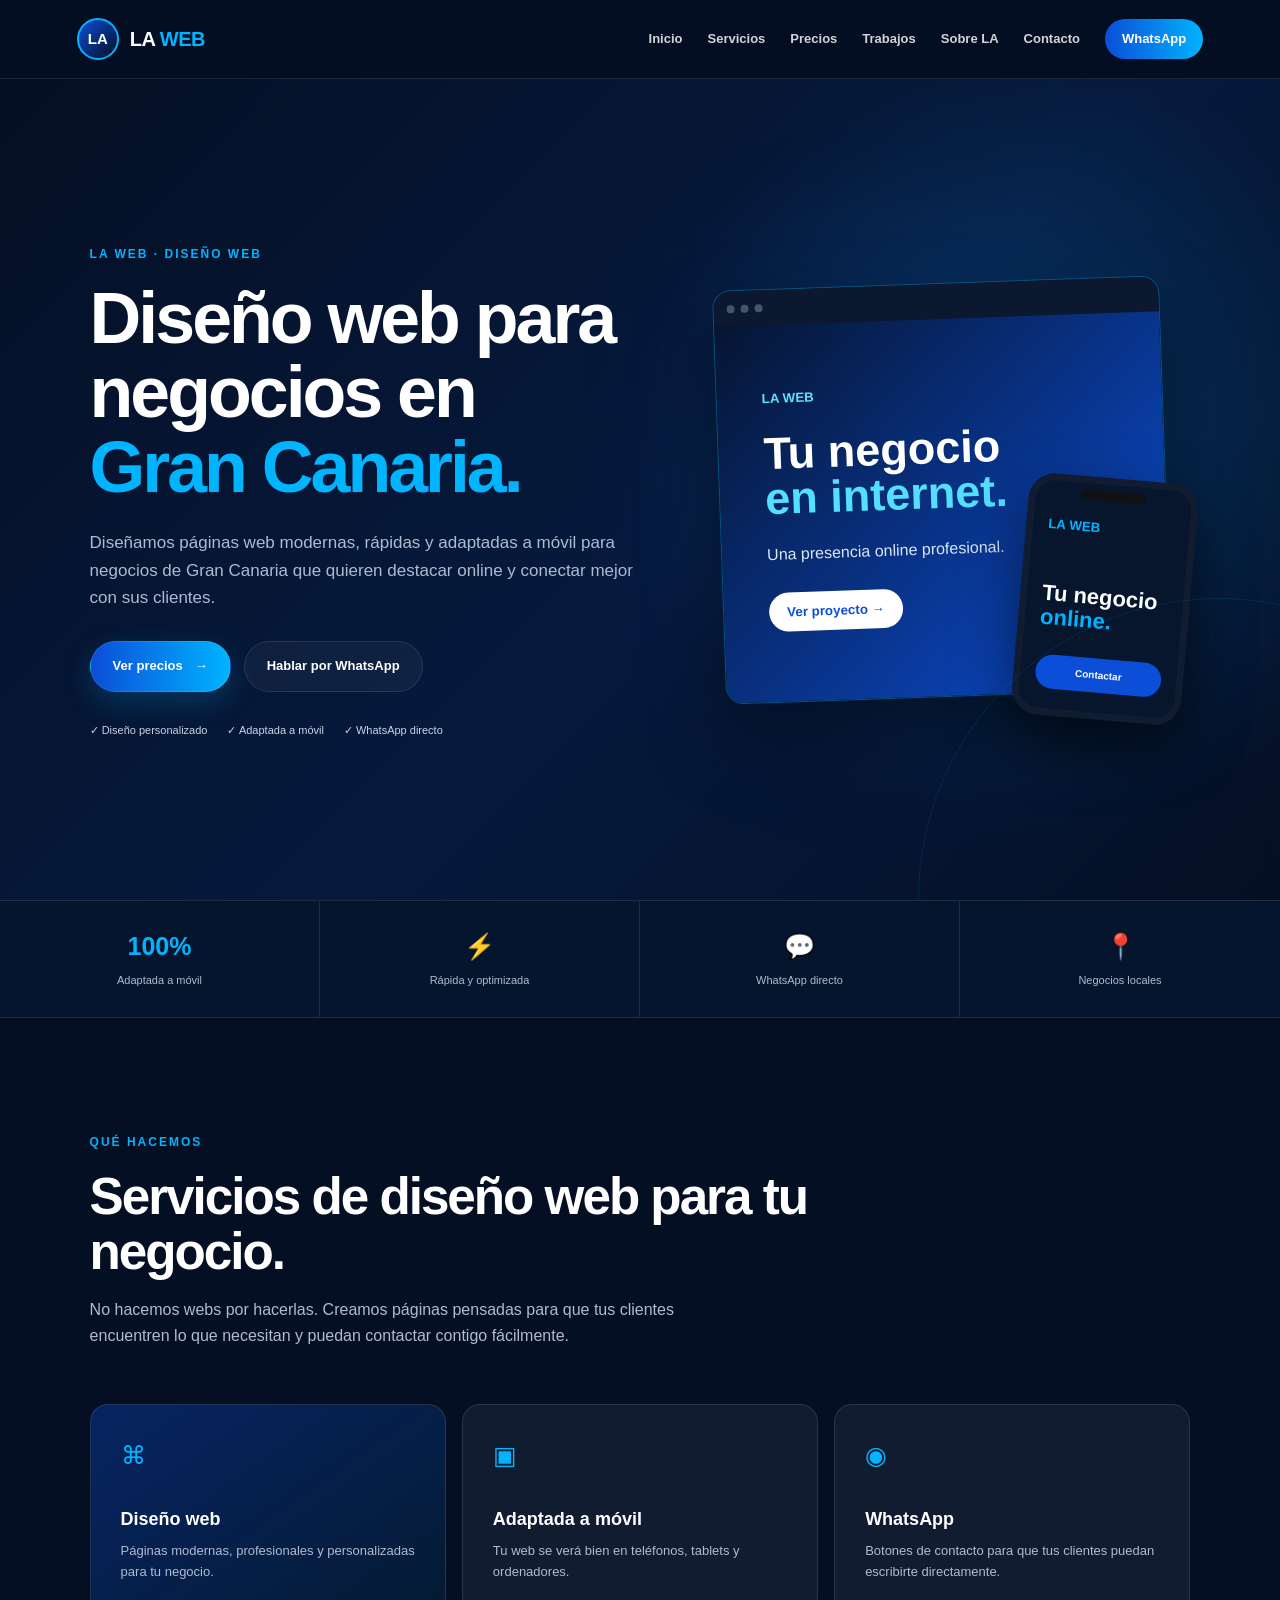
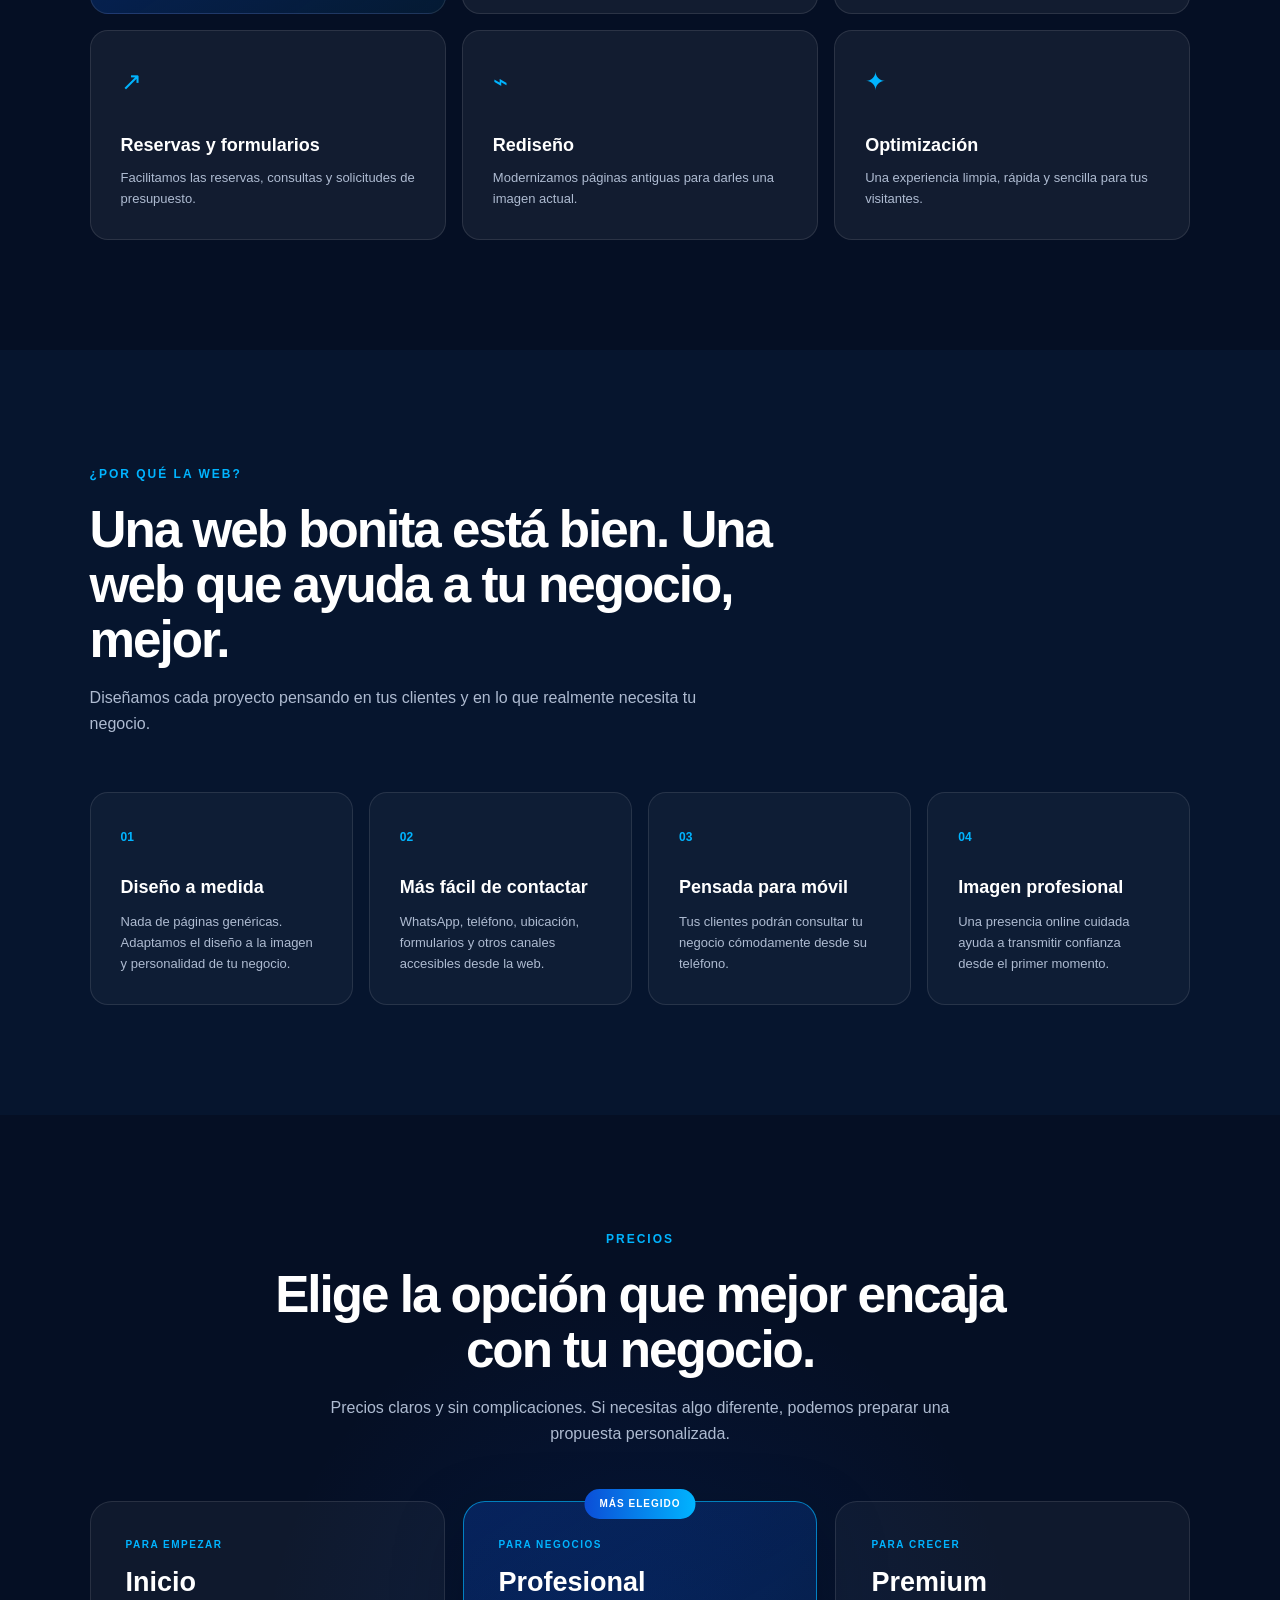
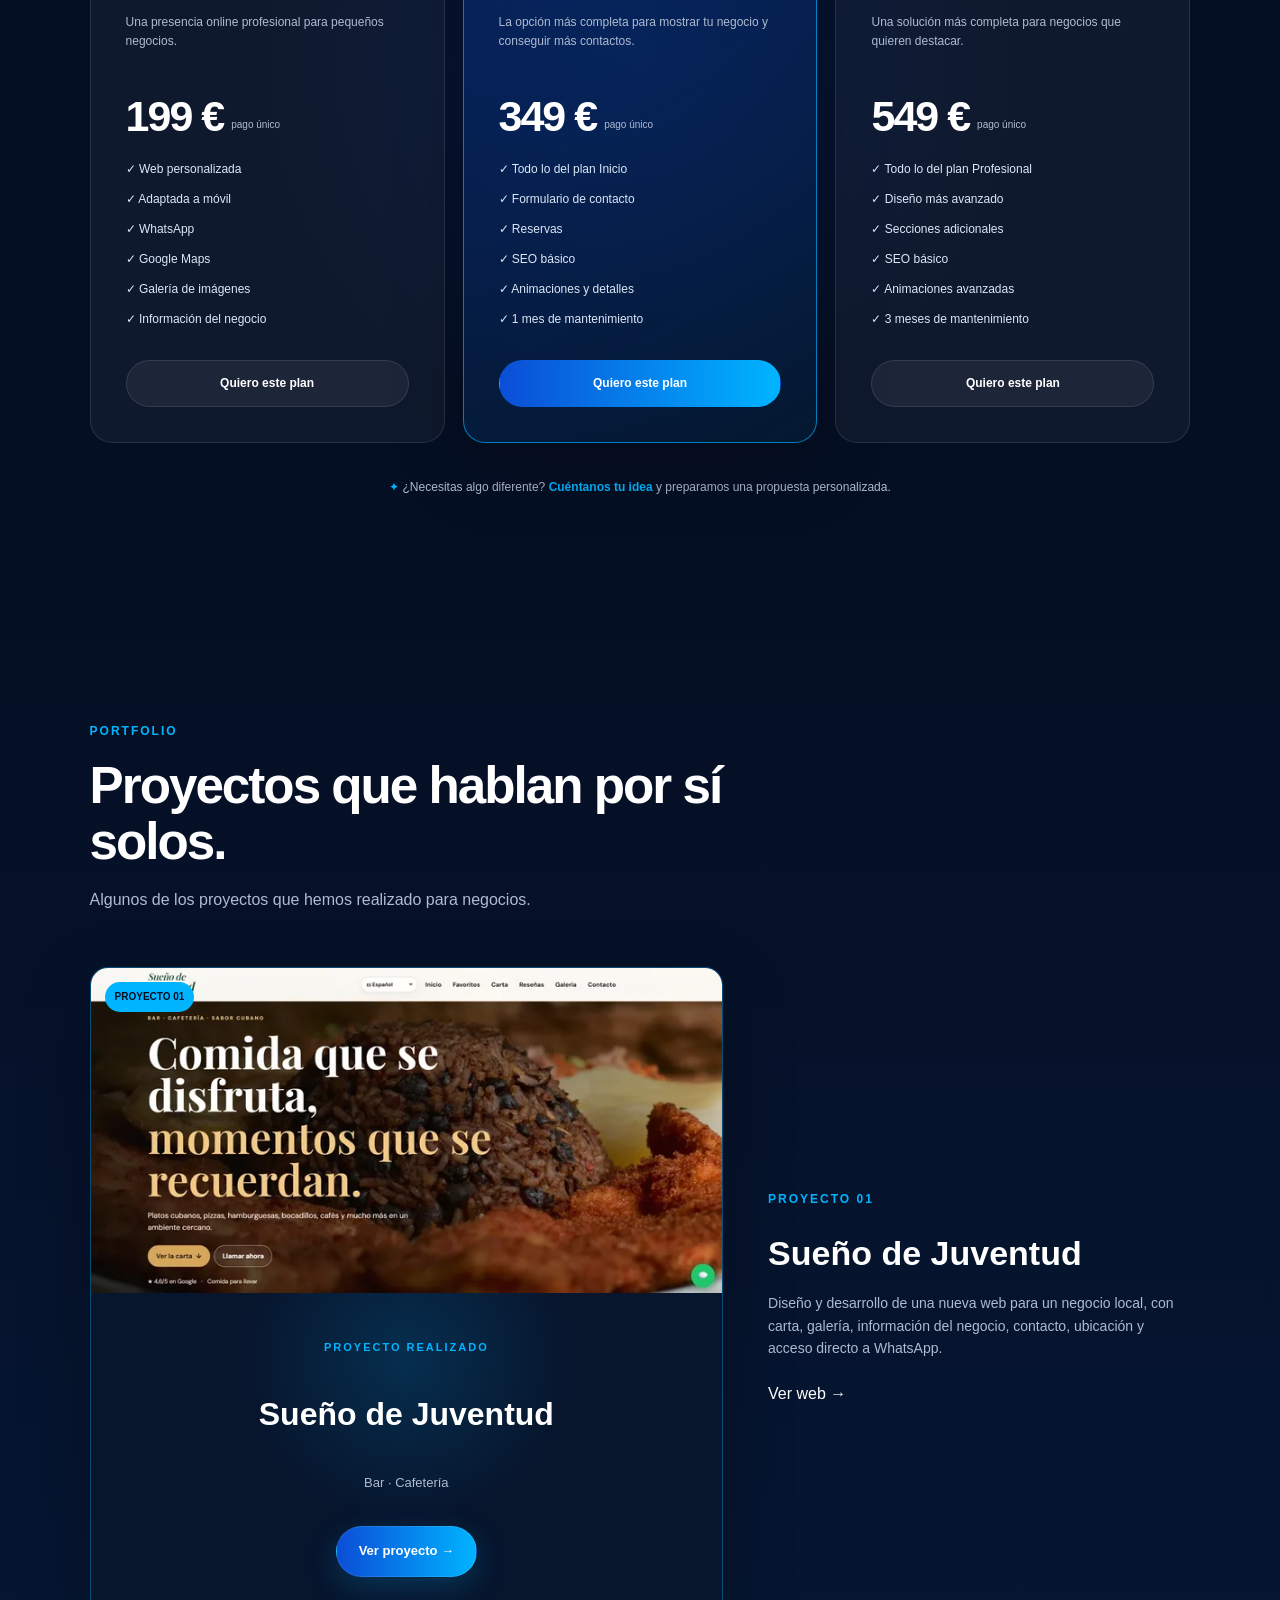
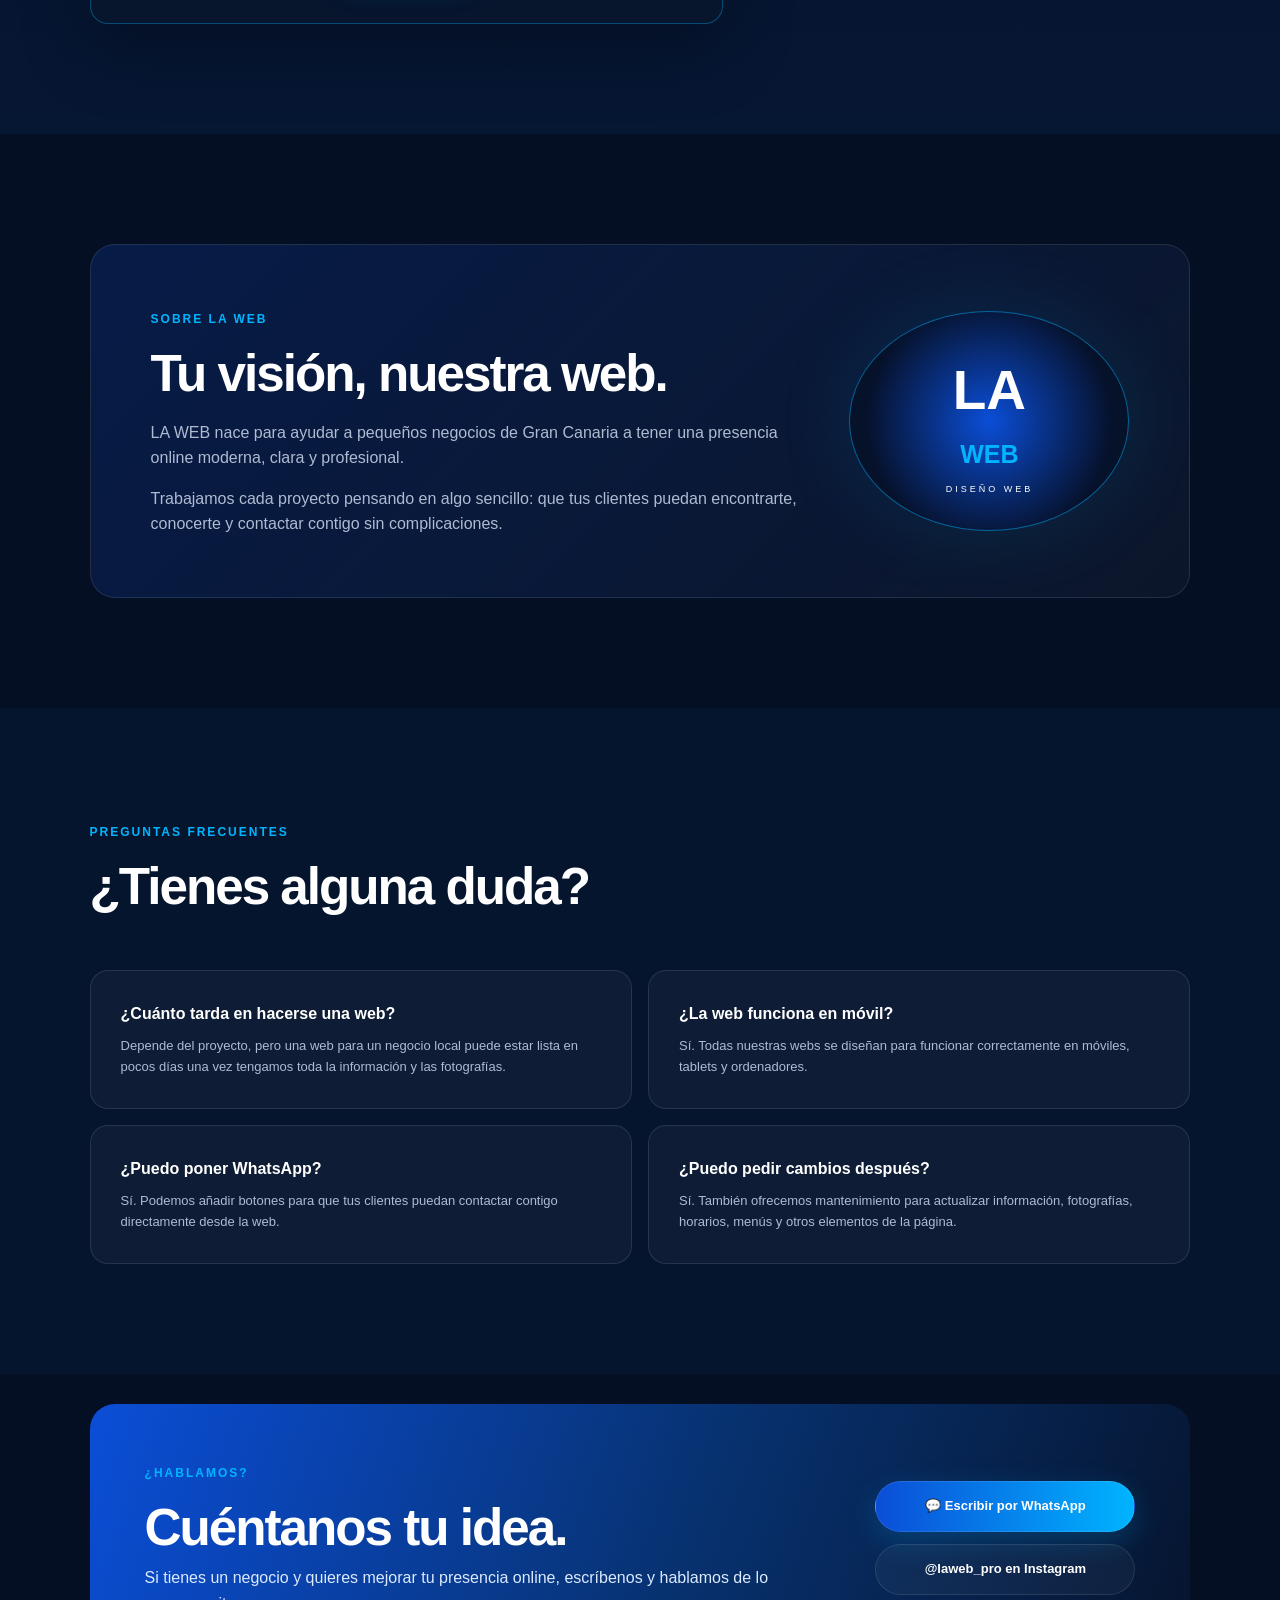
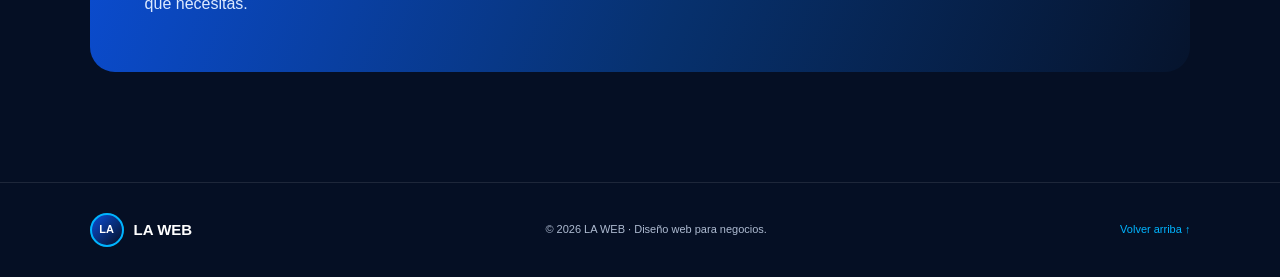
==== commit b0338294: "Update meta description and page title in index.html" ====
--- a/index.html
+++ b/index.html
@@ -3,9 +3,9 @@
 <head>
   <meta charset="UTF-8">
   <meta name="viewport" content="width=device-width, initial-scale=1.0">
-  <meta name="description" content="LA WEB — Diseño de páginas web modernas, profesionales y adaptadas a móvil para negocios.">
-
-  <title>LA WEB | Diseño Web para Negocios</title>
+  <meta name="description" content="Diseño de páginas web en Gran Canaria para negocios. Webs modernas, rápidas, profesionales y adaptadas a móvil con WhatsApp, reservas y formularios.">
+
+  <title>Diseño Web en Gran Canaria | LA WEB</title>
 
   <link rel="stylesheet" href="fonts/montserrat.css">
 
@@ -199,7 +199,7 @@
         <span class="eyebrow">QUÉ HACEMOS</span>
 
         <h2>
-          Todo lo que tu negocio necesita para estar online.
+           Servicios de diseño web para tu negocio.
         </h2>
 
         <p>
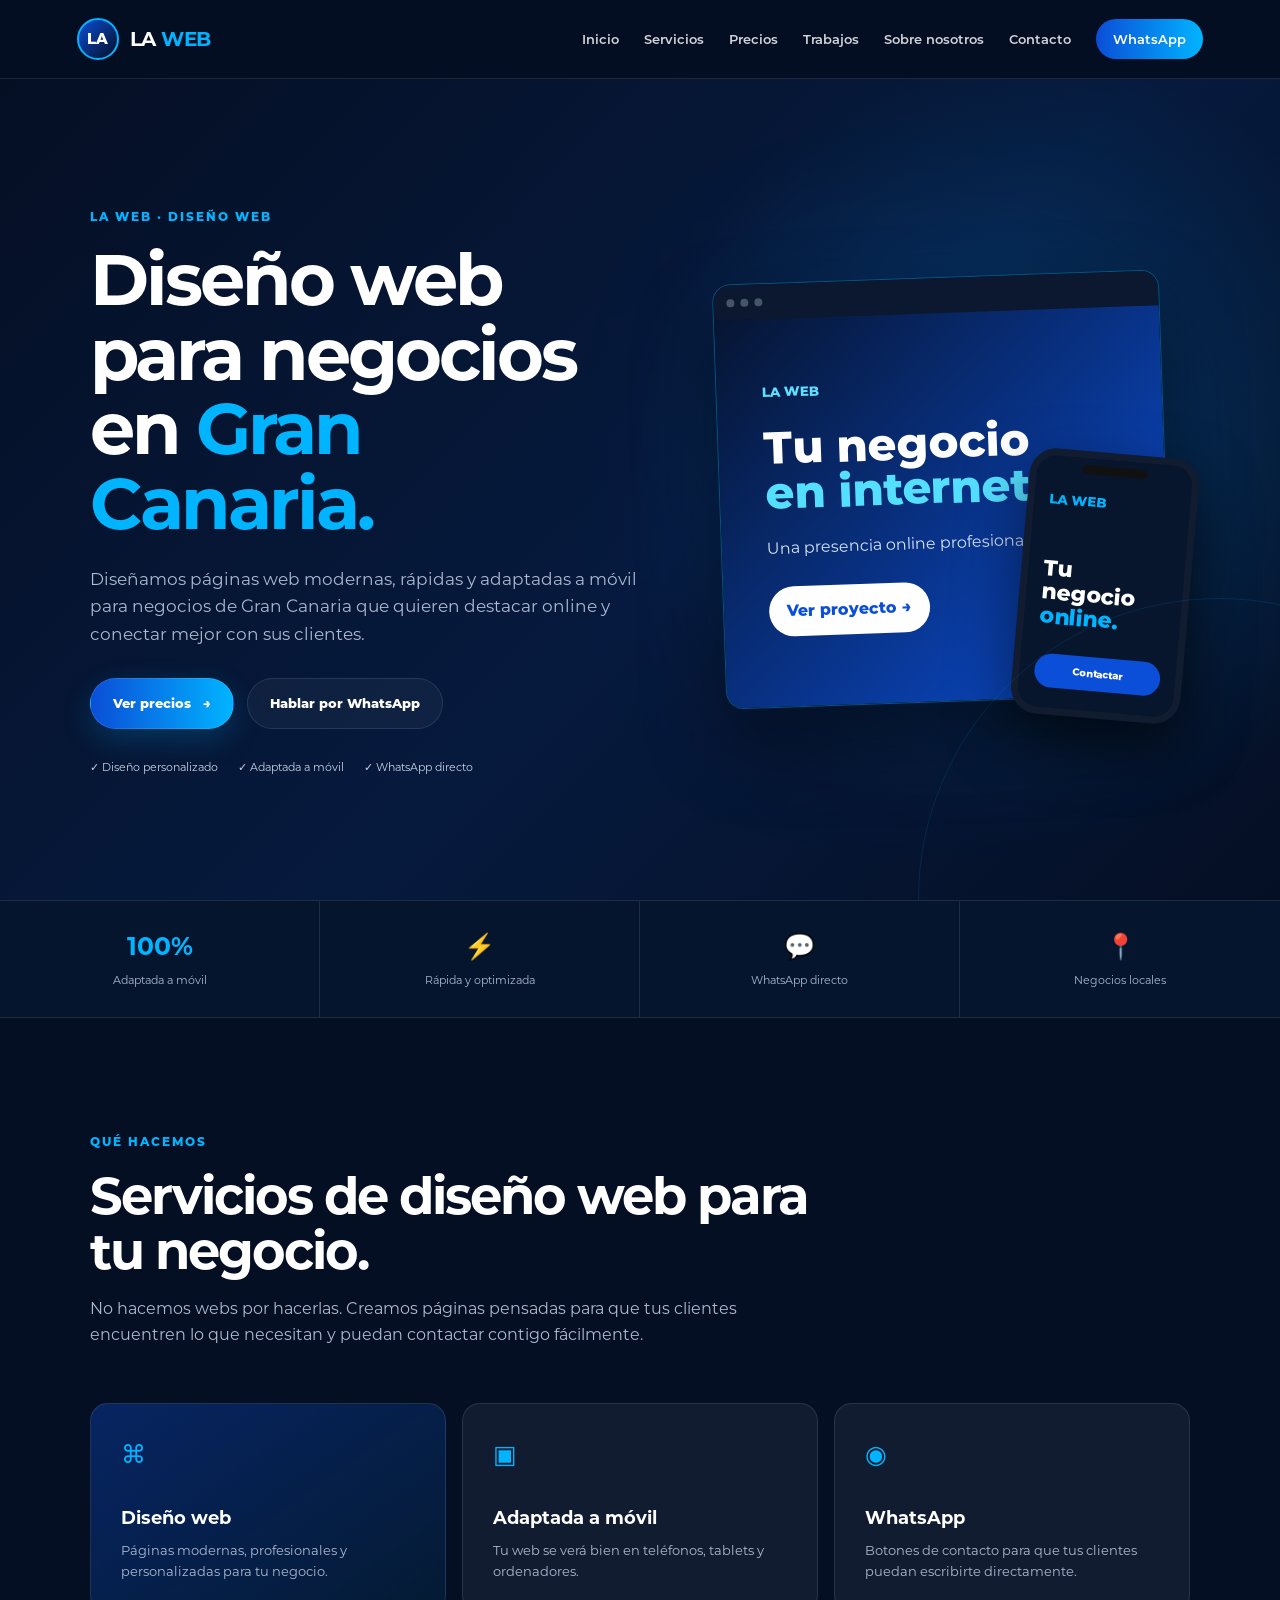
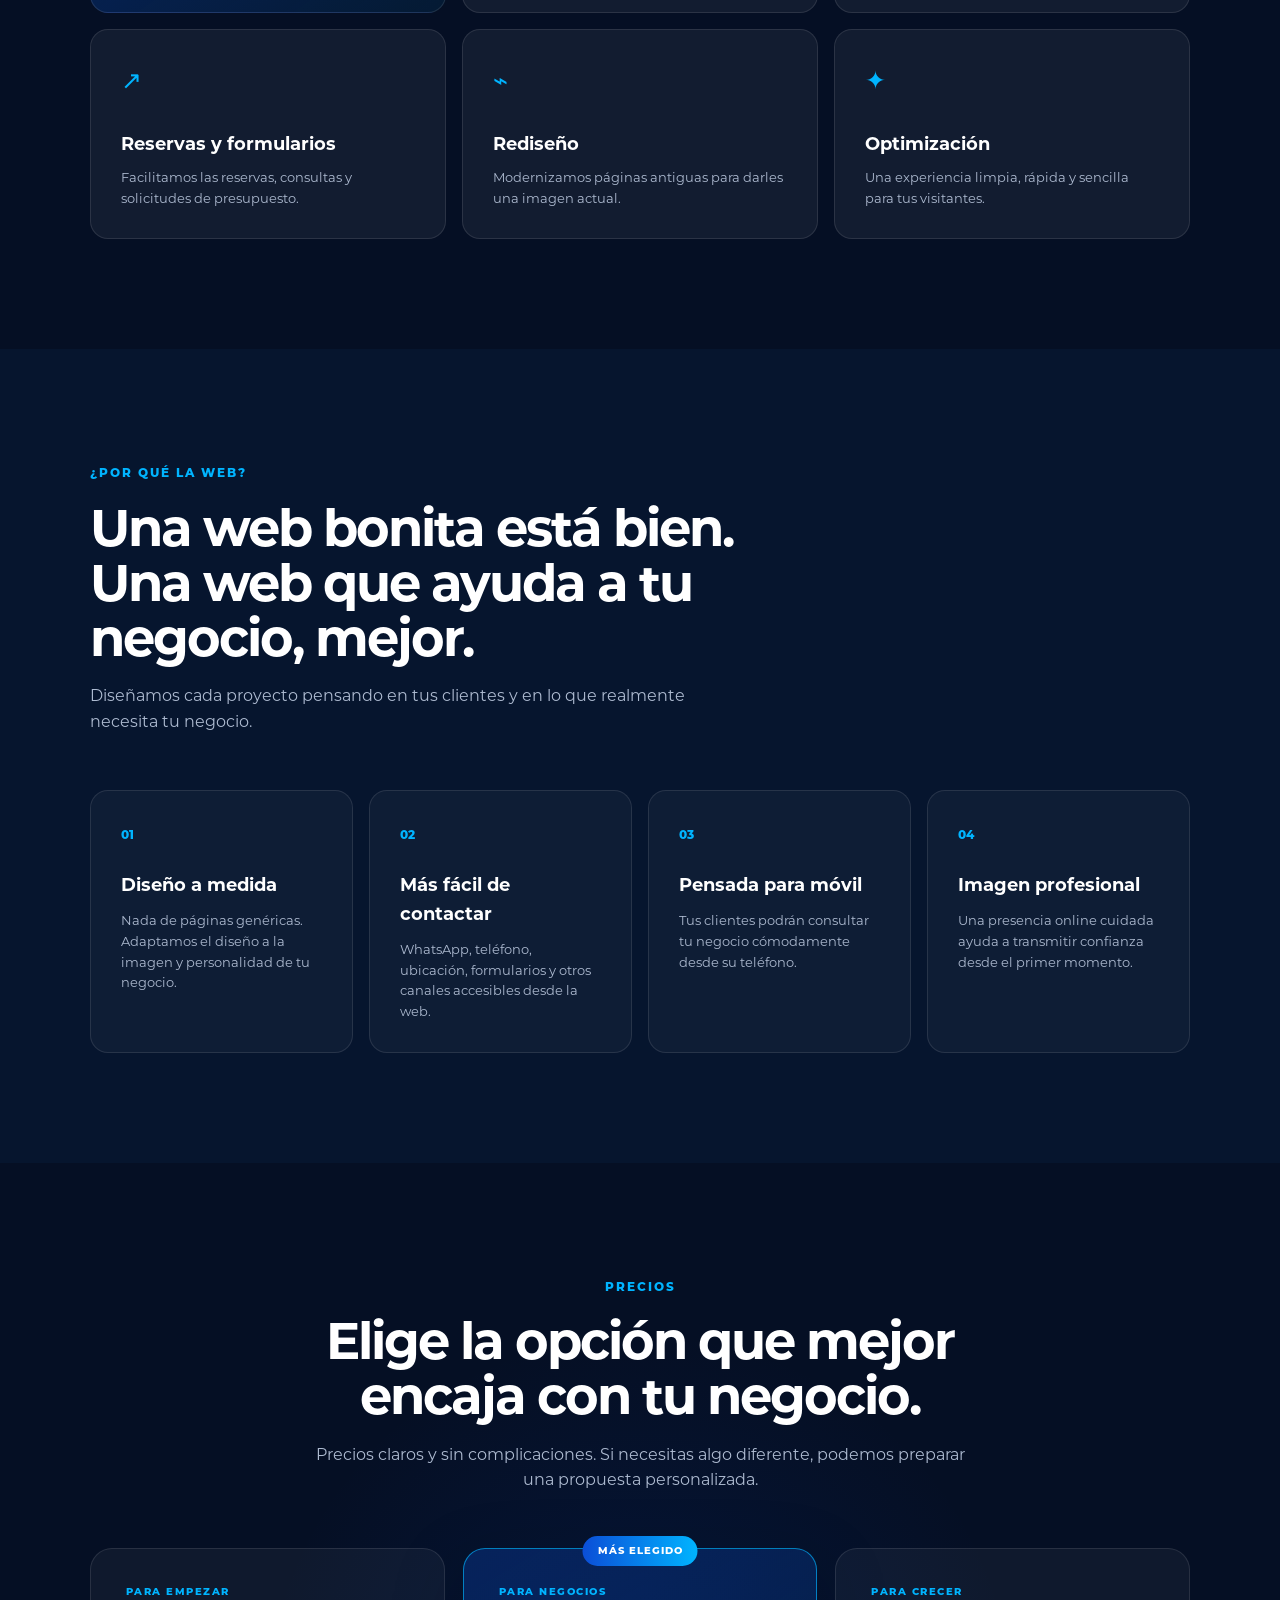
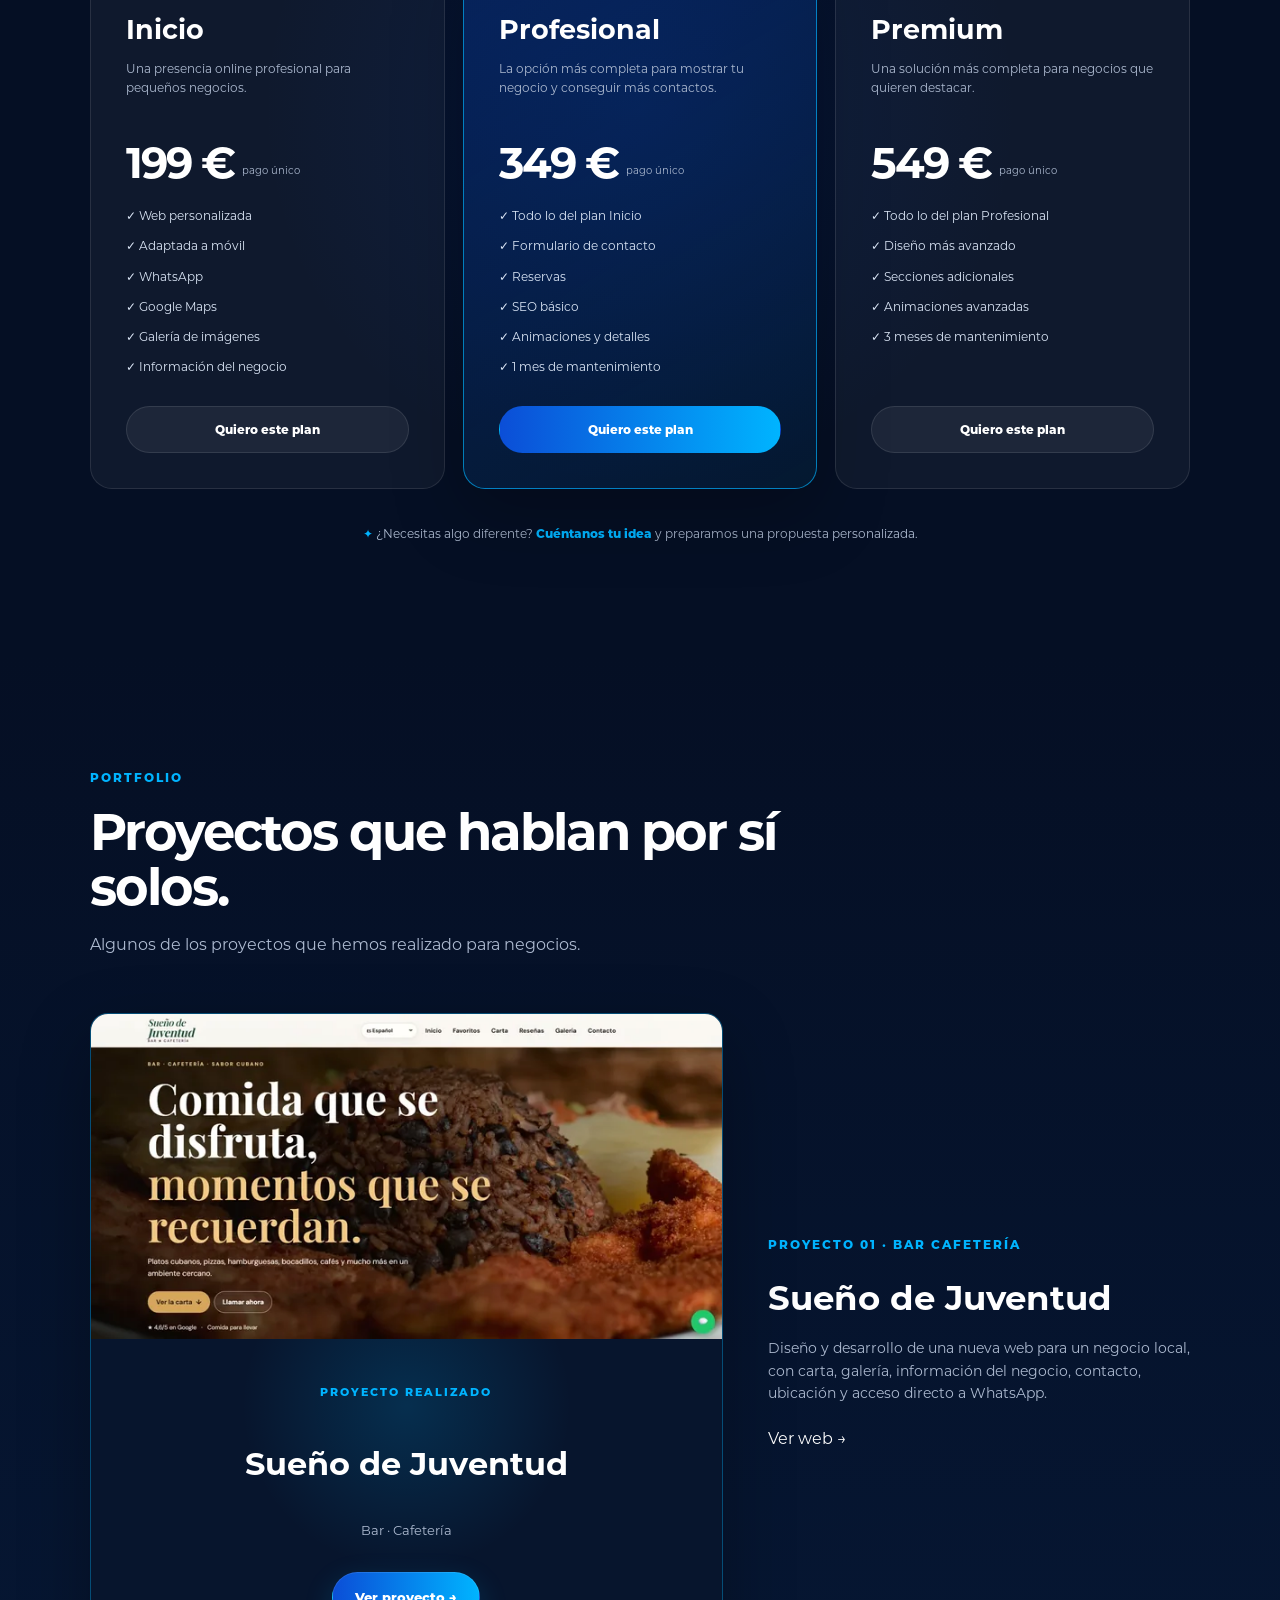
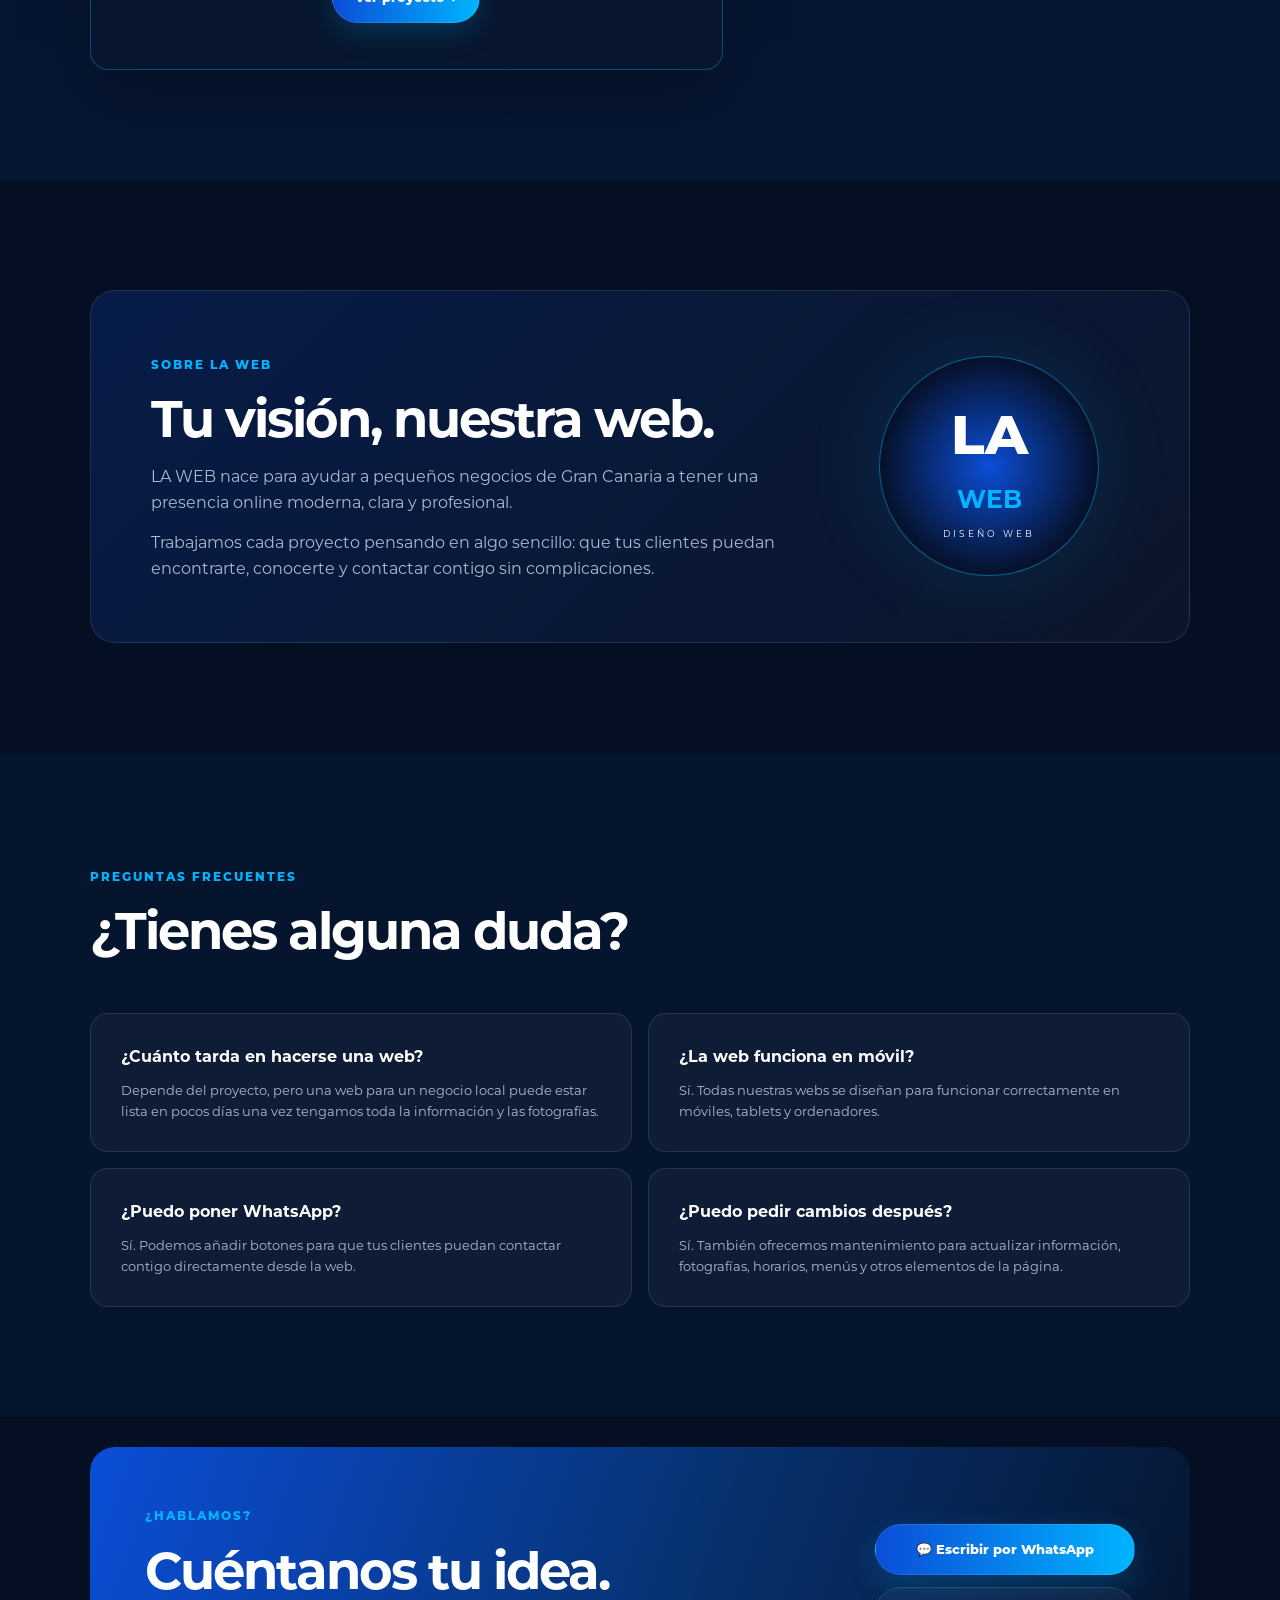
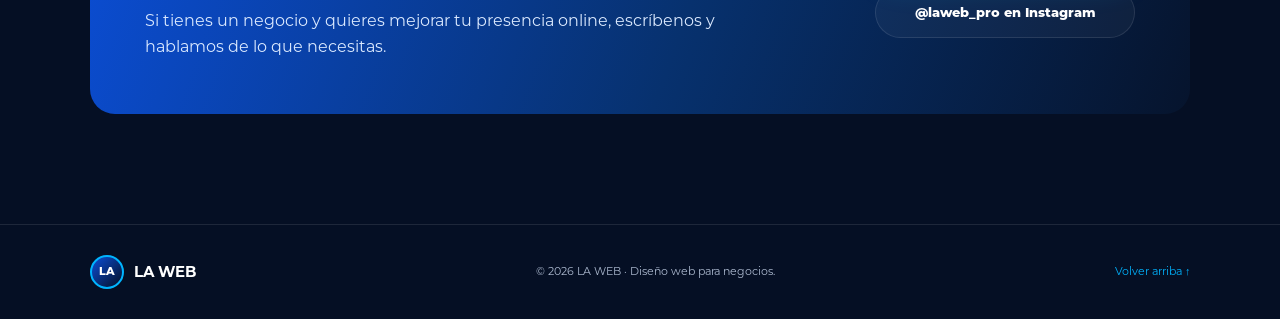
==== commit 732e06f9: "Arreglar carga de Montserrat, vista previa al compartir, portfolio y detalles - @font-face con las f" ====
--- a/index.html
+++ b/index.html
@@ -7,9 +7,25 @@
 
   <title>Diseño Web en Gran Canaria | LA WEB</title>
 
-  <link rel="stylesheet" href="fonts/montserrat.css">
-
-  <link rel="preload" href="style.css" as="style">
+  <link rel="canonical" href="https://lawebstudio.es/">
+  <meta name="theme-color" content="#050F24">
+  <link rel="icon" href="favicon.svg" type="image/svg+xml">
+
+  <!-- Vista previa al compartir el enlace (WhatsApp, Instagram, Facebook...) -->
+  <meta property="og:type" content="website">
+  <meta property="og:locale" content="es_ES">
+  <meta property="og:site_name" content="LA WEB">
+  <meta property="og:title" content="Diseño Web en Gran Canaria | LA WEB">
+  <meta property="og:description" content="Webs modernas, rápidas y adaptadas a móvil para negocios de Gran Canaria, con WhatsApp, reservas y formularios.">
+  <meta property="og:url" content="https://lawebstudio.es/">
+  <meta property="og:image" content="https://lawebstudio.es/og-image.jpg">
+  <meta property="og:image:width" content="1200">
+  <meta property="og:image:height" content="630">
+  <meta name="twitter:card" content="summary_large_image">
+
+  <!-- Las fuentes se cargan antes para que el texto no cambie de golpe -->
+  <link rel="preload" href="fonts/Montserrat-Regular.woff2" as="font" type="font/woff2" crossorigin>
+  <link rel="preload" href="fonts/Montserrat-ExtraBold.woff2" as="font" type="font/woff2" crossorigin>
   <link rel="stylesheet" href="style.css">
 
   <script type="application/ld+json">
@@ -24,6 +40,14 @@
     "@type": "Place",
     "name": "Gran Canaria, España"
   },
+  "logo": "https://lawebstudio.es/favicon.svg",
+  "image": "https://lawebstudio.es/og-image.jpg",
+  "contactPoint": {
+    "@type": "ContactPoint",
+    "telephone": "+34643334639",
+    "contactType": "customer service",
+    "availableLanguage": ["Spanish"]
+  },
   "sameAs": [
     "https://instagram.com/laweb_pro"
   ]
@@ -37,8 +61,8 @@
   <!-- HEADER -->
   <header class="header">
 
-    <a class="brand" href="#inicio" aria-label="LA WEB inicio">
-      <span class="brand-mark">LA</span>
+    <a class="brand" href="#inicio" aria-label="LA WEB, inicio">
+      <span class="brand-mark" aria-hidden="true">LA</span>
       <span class="brand-text">LA <b>WEB</b></span>
     </a>
 
@@ -51,7 +75,7 @@
       <a href="#servicios">Servicios</a>
       <a href="#precios">Precios</a>
       <a href="#trabajos">Trabajos</a>
-      <a href="#nosotros">Sobre LA</a>
+      <a href="#nosotros">Sobre nosotros</a>
       <a href="#contacto">Contacto</a>
 
       <a class="nav-cta"
@@ -109,7 +133,7 @@
       </div>
 
 
-      <div class="hero-visual" aria-label="Vista previa de una web">
+      <div class="hero-visual" aria-hidden="true">
 
         <div class="glow"></div>
 
@@ -125,18 +149,18 @@
 
             <small>LA WEB</small>
 
-            <h2>
+            <div class="mock-title">
               Tu negocio<br>
               <em>en internet.</em>
-            </h2>
+            </div>
 
             <p>
               Una presencia online profesional.
             </p>
 
-            <button>
+            <span class="mock-button">
               Ver proyecto →
-            </button>
+            </span>
 
           </div>
 
@@ -149,10 +173,10 @@
 
           <small>LA WEB</small>
 
-          <h3>
+          <div class="phone-title">
             Tu negocio<br>
             <span>online.</span>
-          </h3>
+          </div>
 
           <div class="phone-button">
             Contactar
@@ -454,7 +478,6 @@
             <li>✓ Todo lo del plan Profesional</li>
             <li>✓ Diseño más avanzado</li>
             <li>✓ Secciones adicionales</li>
-            <li>✓ SEO básico</li>
             <li>✓ Animaciones avanzadas</li>
             <li>✓ 3 meses de mantenimiento</li>
           </ul>
@@ -499,32 +522,30 @@
 
     <div class="project-preview">
 
-      <span class="project-label">
-        PROYECTO 01
-      </span>
-
       <div class="project-window">
 
         <img
               src="web_foto_700.webp"
-              alt="Web de Sueño de Juventud"
+              alt="Página de inicio de la web de Sueño de Juventud"
               class="project-image"
-               >
+              width="700"
+              loading="lazy"
+              >
 
         <div class="project-content">
 
           <span>PROYECTO REALIZADO</span>
 
-          <h3>
+          <p class="project-name">
             Sueño de Juventud
-          </h3>
+          </p>
 
           <p>
             Bar · Cafetería
           </p>
 
           <a
-            href="https://leslie050724.github.io/sueno-de-juventud/"
+            href="https://suenodejuventud.es/"
             target="_blank"
             rel="noopener"
             class="btn primary"
@@ -541,7 +562,7 @@
     <div class="project-info">
 
       <span class="eyebrow">
-        PROYECTO 01
+        PROYECTO 01 · BAR CAFETERÍA
       </span>
 
       <h3>
@@ -555,7 +576,7 @@
       </p>
 
       <a
-        href="https://leslie050724.github.io/sueno-de-juventud/"
+        href="https://suenodejuventud.es/"
         target="_blank"
         rel="noopener"
         class="project-link"
@@ -725,7 +746,7 @@
 
     <div class="footer-brand">
 
-      <span class="brand-mark">
+      <span class="brand-mark" aria-hidden="true">
         LA
       </span>
 
--- a/style.css
+++ b/style.css
@@ -1,3 +1,10 @@
+/* FUENTES (Montserrat alojada en la propia web, sin depender de Google) */
+@font-face{font-family:Montserrat;font-style:normal;font-weight:400;font-display:swap;src:url(fonts/Montserrat-Regular.woff2) format("woff2")}
+@font-face{font-family:Montserrat;font-style:normal;font-weight:500;font-display:swap;src:url(fonts/Montserrat-Medium.woff2) format("woff2")}
+@font-face{font-family:Montserrat;font-style:normal;font-weight:600;font-display:swap;src:url(fonts/Montserrat-SemiBold.woff2) format("woff2")}
+@font-face{font-family:Montserrat;font-style:normal;font-weight:700;font-display:swap;src:url(fonts/Montserrat-Bold.woff2) format("woff2")}
+@font-face{font-family:Montserrat;font-style:normal;font-weight:800 900;font-display:swap;src:url(fonts/Montserrat-ExtraBold.woff2) format("woff2")}
+
 :root{
   --navy:#050F24;
   --navy2:#071A3A;
@@ -262,13 +269,14 @@
   font-weight:800;
 }
 
-.mock-site h2{
+.mock-site .mock-title{
+  font-weight:800;
   font-size:45px;
   line-height:1.02;
   margin:20px 0;
 }
 
-.mock-site h2 em{
+.mock-site .mock-title em{
   color:#55dfff;
   font-style:normal;
 }
@@ -278,7 +286,8 @@
   margin-bottom:25px;
 }
 
-.mock-site button{
+.mock-site .mock-button{
+  display:inline-block;
   border:0;
   border-radius:30px;
   padding:12px 18px;
@@ -316,13 +325,14 @@
   font-weight:800;
 }
 
-.phone-card h3{
+.phone-card .phone-title{
+  font-weight:800;
   font-size:22px;
   line-height:1.1;
   margin:45px 0 25px;
 }
 
-.phone-card h3 span{
+.phone-card .phone-title span{
   color:var(--cyan);
 }
 
@@ -712,7 +722,11 @@
   letter-spacing:2px;
 }
 
-.project-content h3{
+.project-content .project-name{
+  font-weight:700;
+  color:var(--white);
+  line-height:1.3;
+  margin:10px 0 4px;
   font-size:32px;
 }
 
@@ -1021,7 +1035,8 @@
     padding:35px 25px;
   }
 
-  .mock-site h2{
+  .mock-site .mock-title{
+  font-weight:800;
     font-size:29px;
   }
 
@@ -1031,7 +1046,8 @@
     bottom:5px;
   }
 
-  .phone-card h3{
+  .phone-card .phone-title{
+  font-weight:800;
     font-size:16px;
     margin-top:35px;
   }
@@ -1077,7 +1093,7 @@
     min-height:260px;
   }
 
-  .project-content h3{
+  .project-content .project-name{
     font-size:25px;
   }
 
@@ -1115,4 +1131,6 @@
     width: 100%;
     margin: 0 auto;
   }
-}+}
+/* El sello de "Sobre LA WEB" era un óvalo: ahora es un círculo perfecto */
+.about-badge{width:220px;aspect-ratio:1;height:auto;justify-self:center}
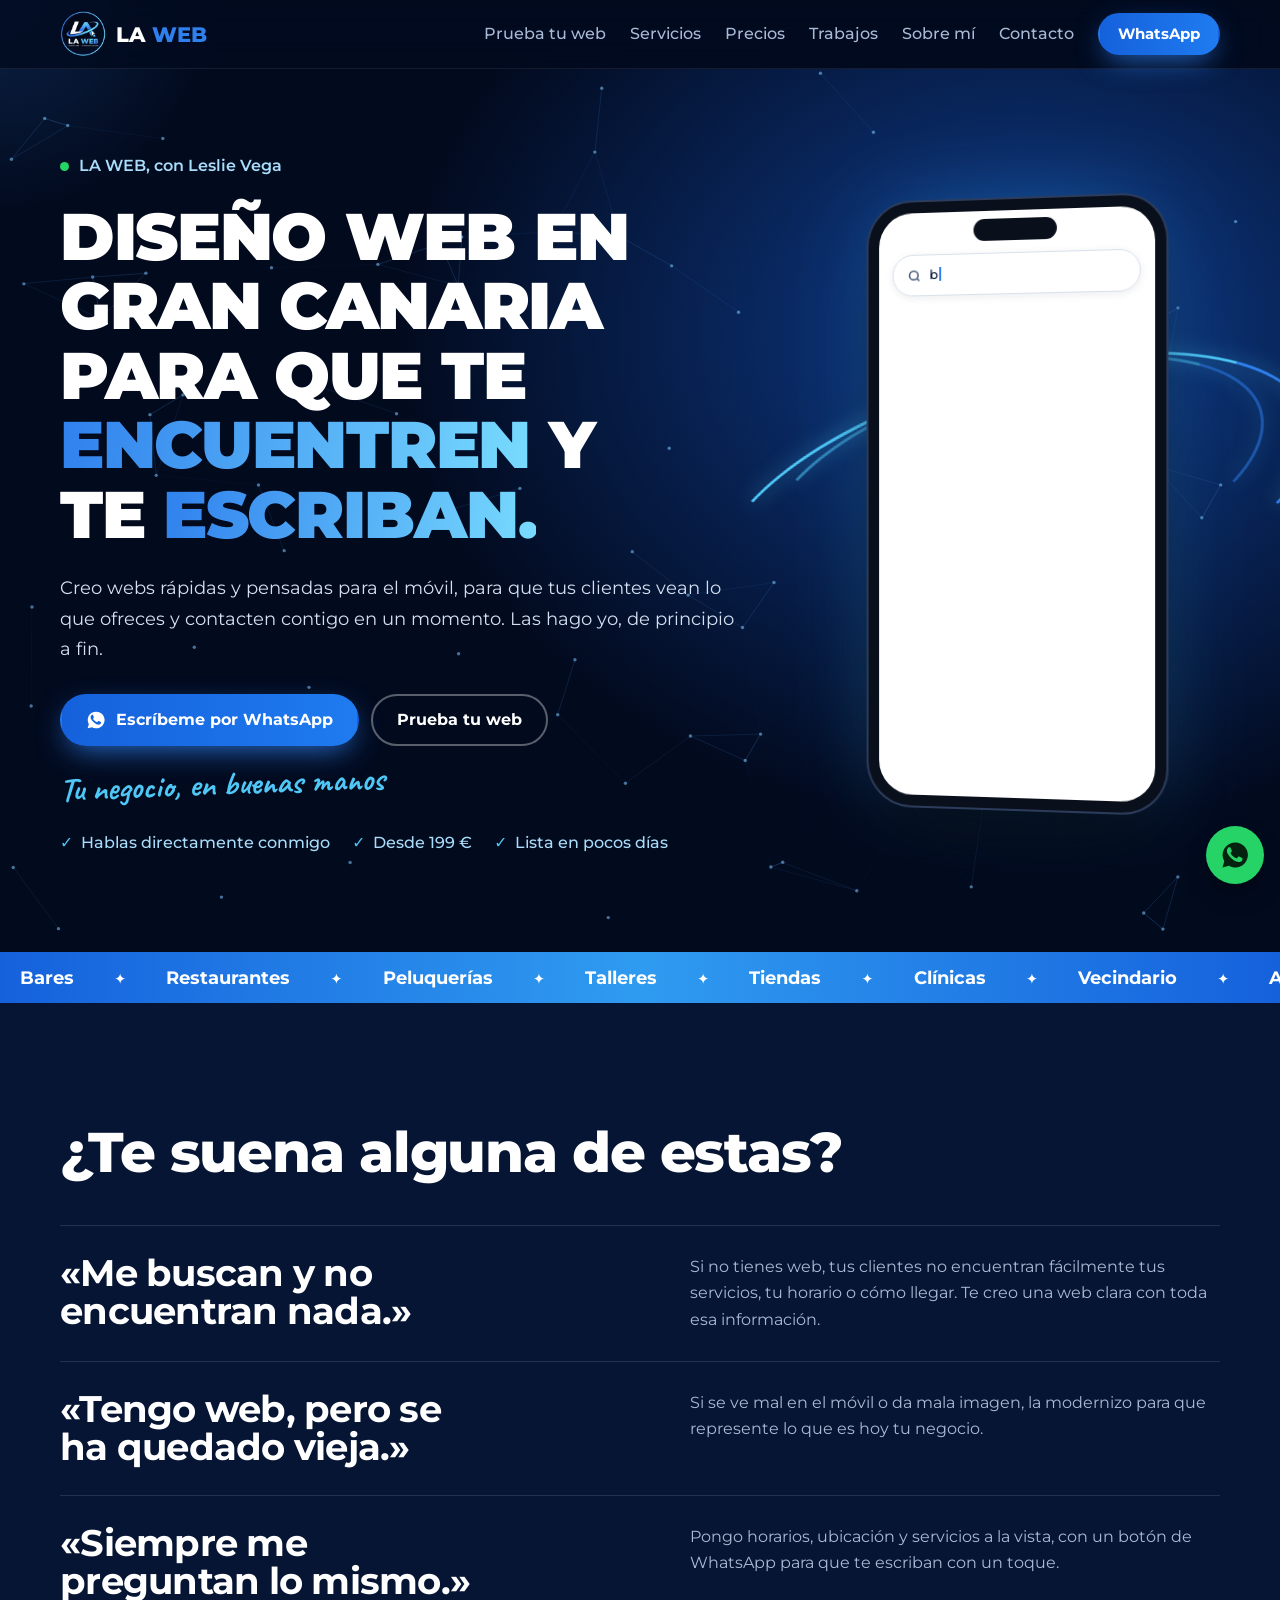
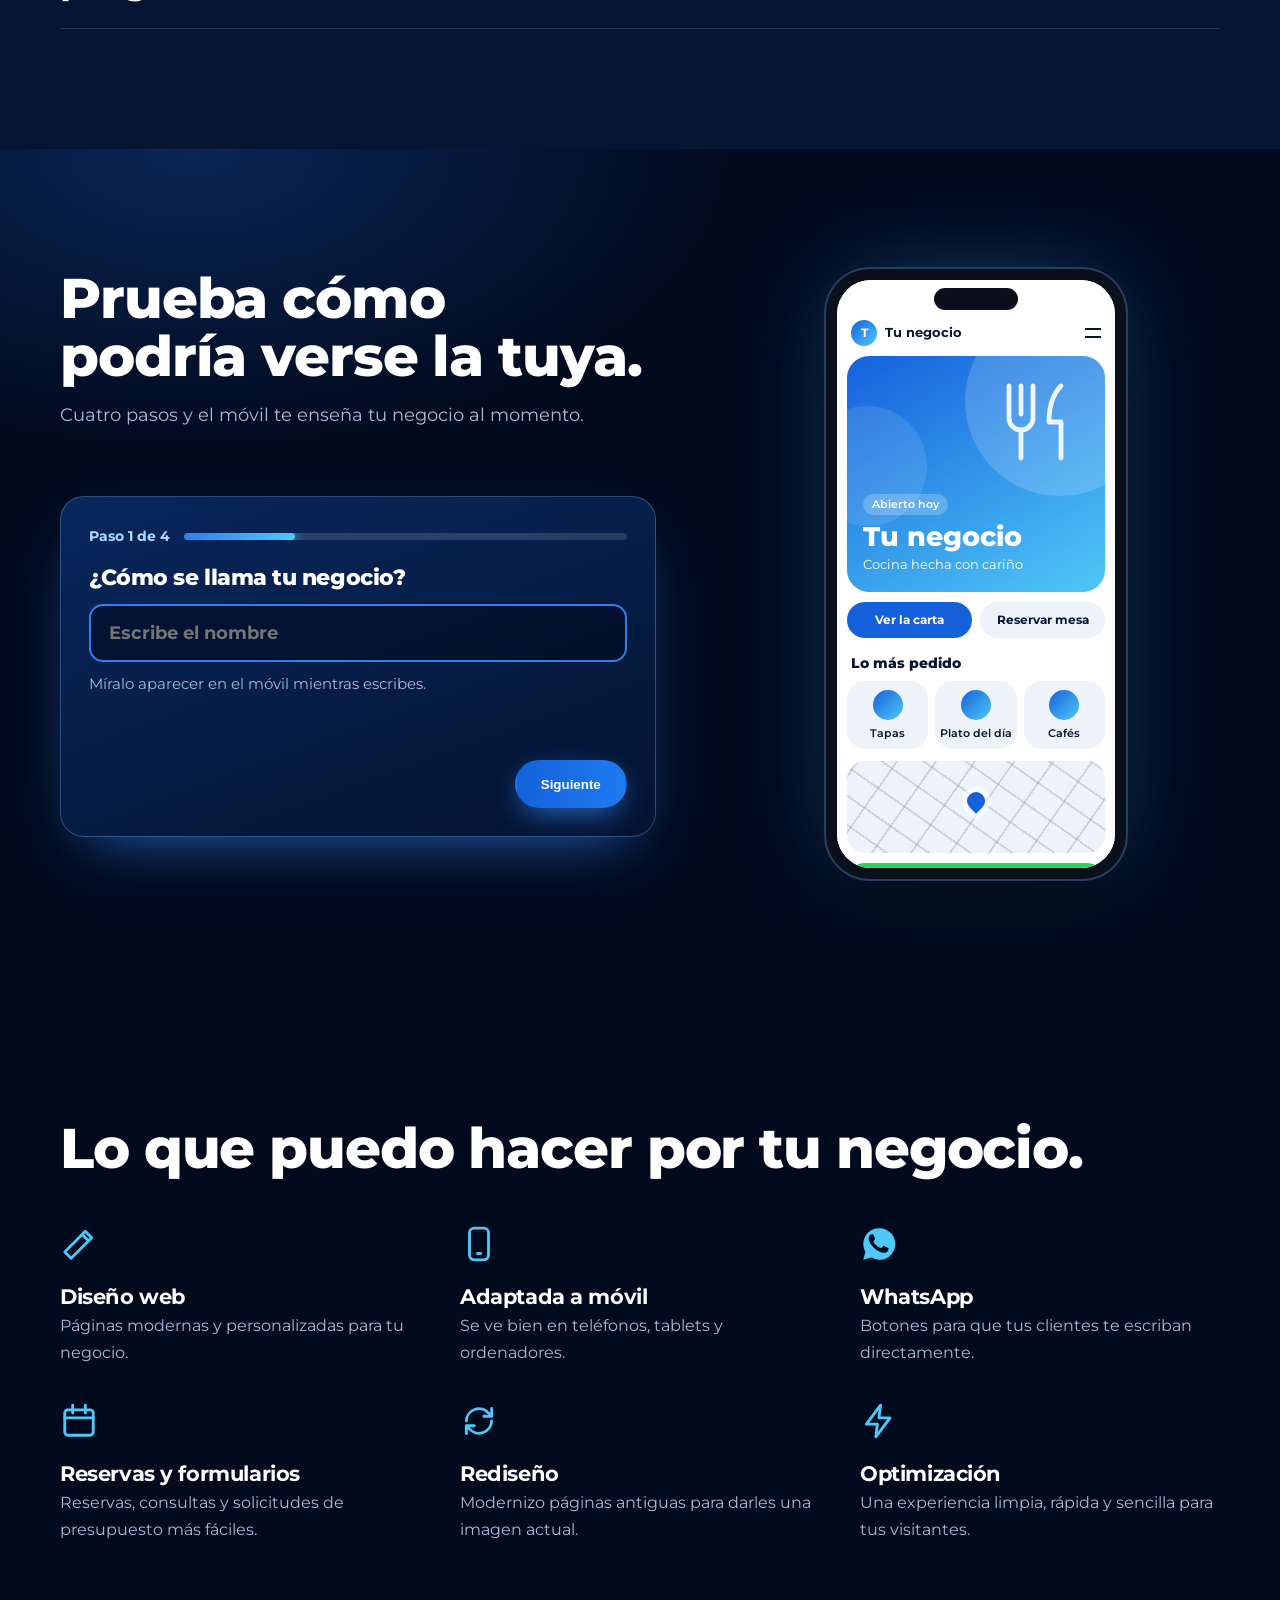
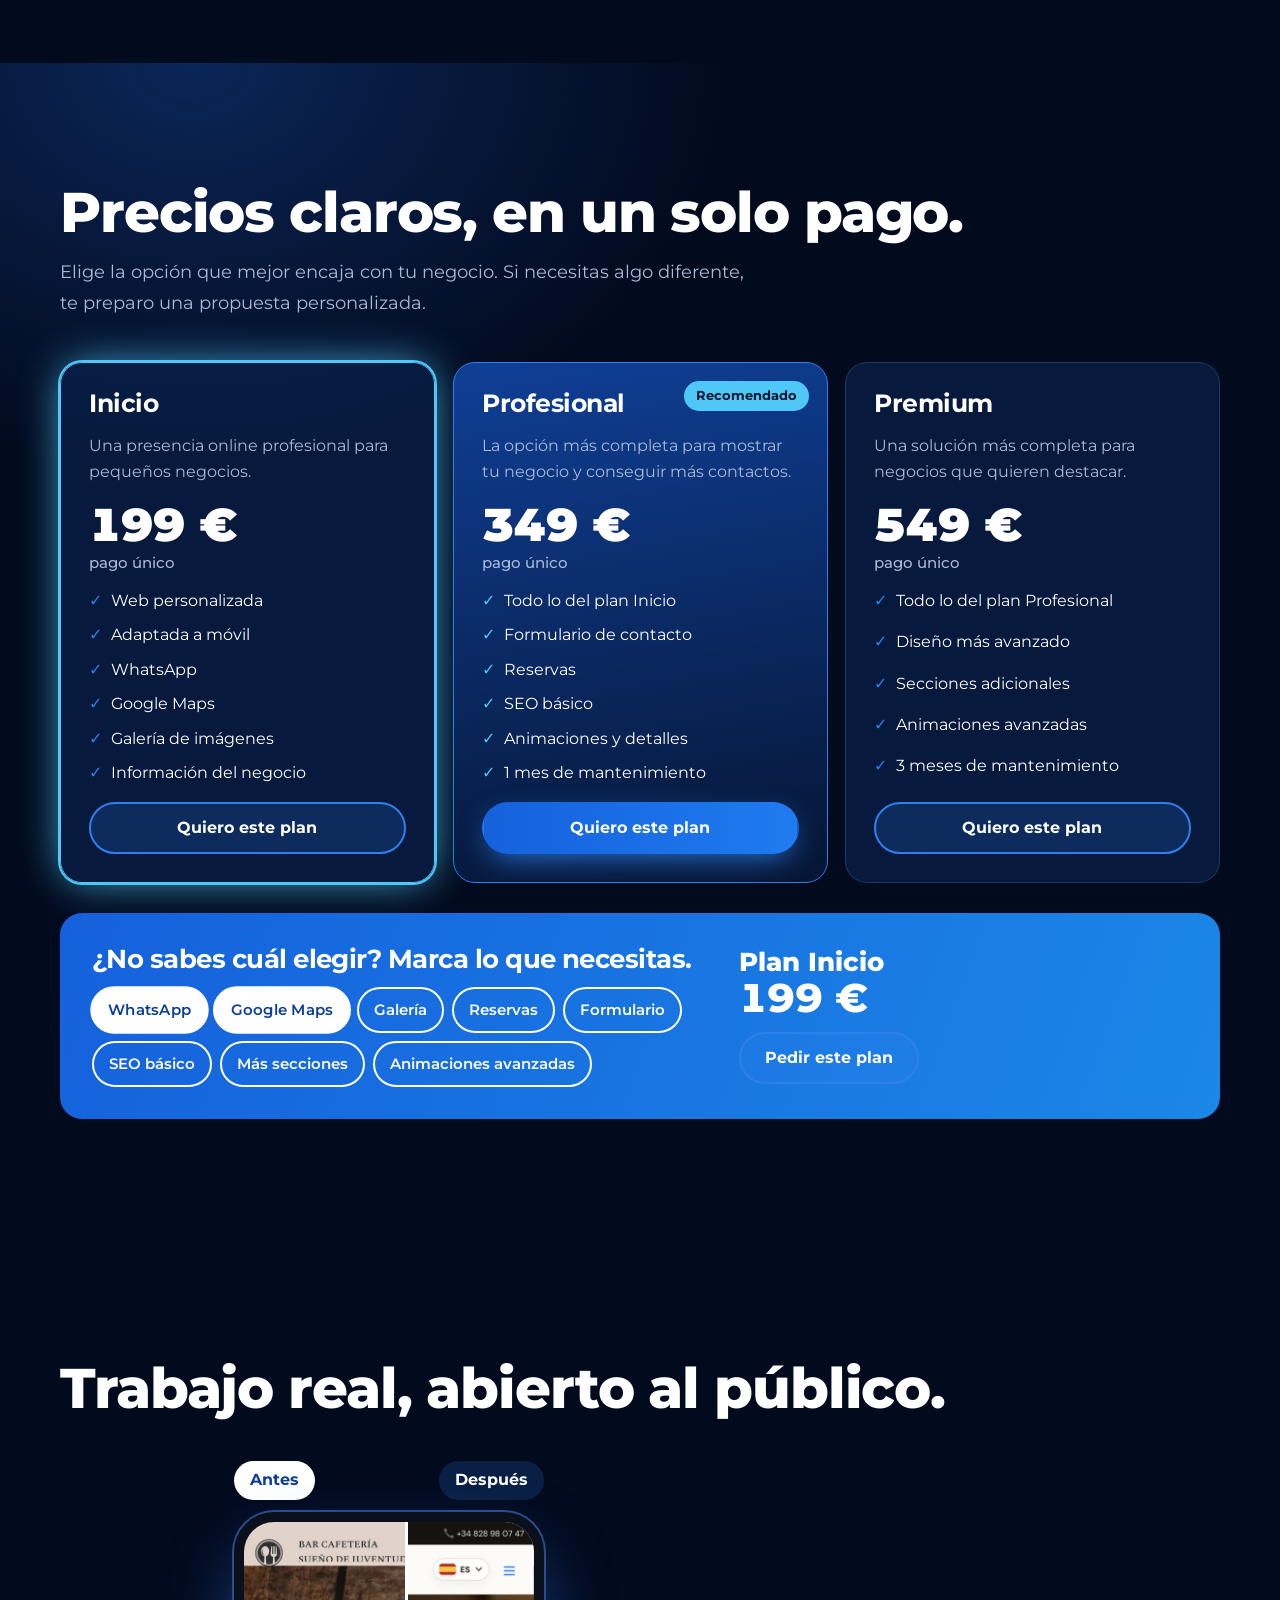
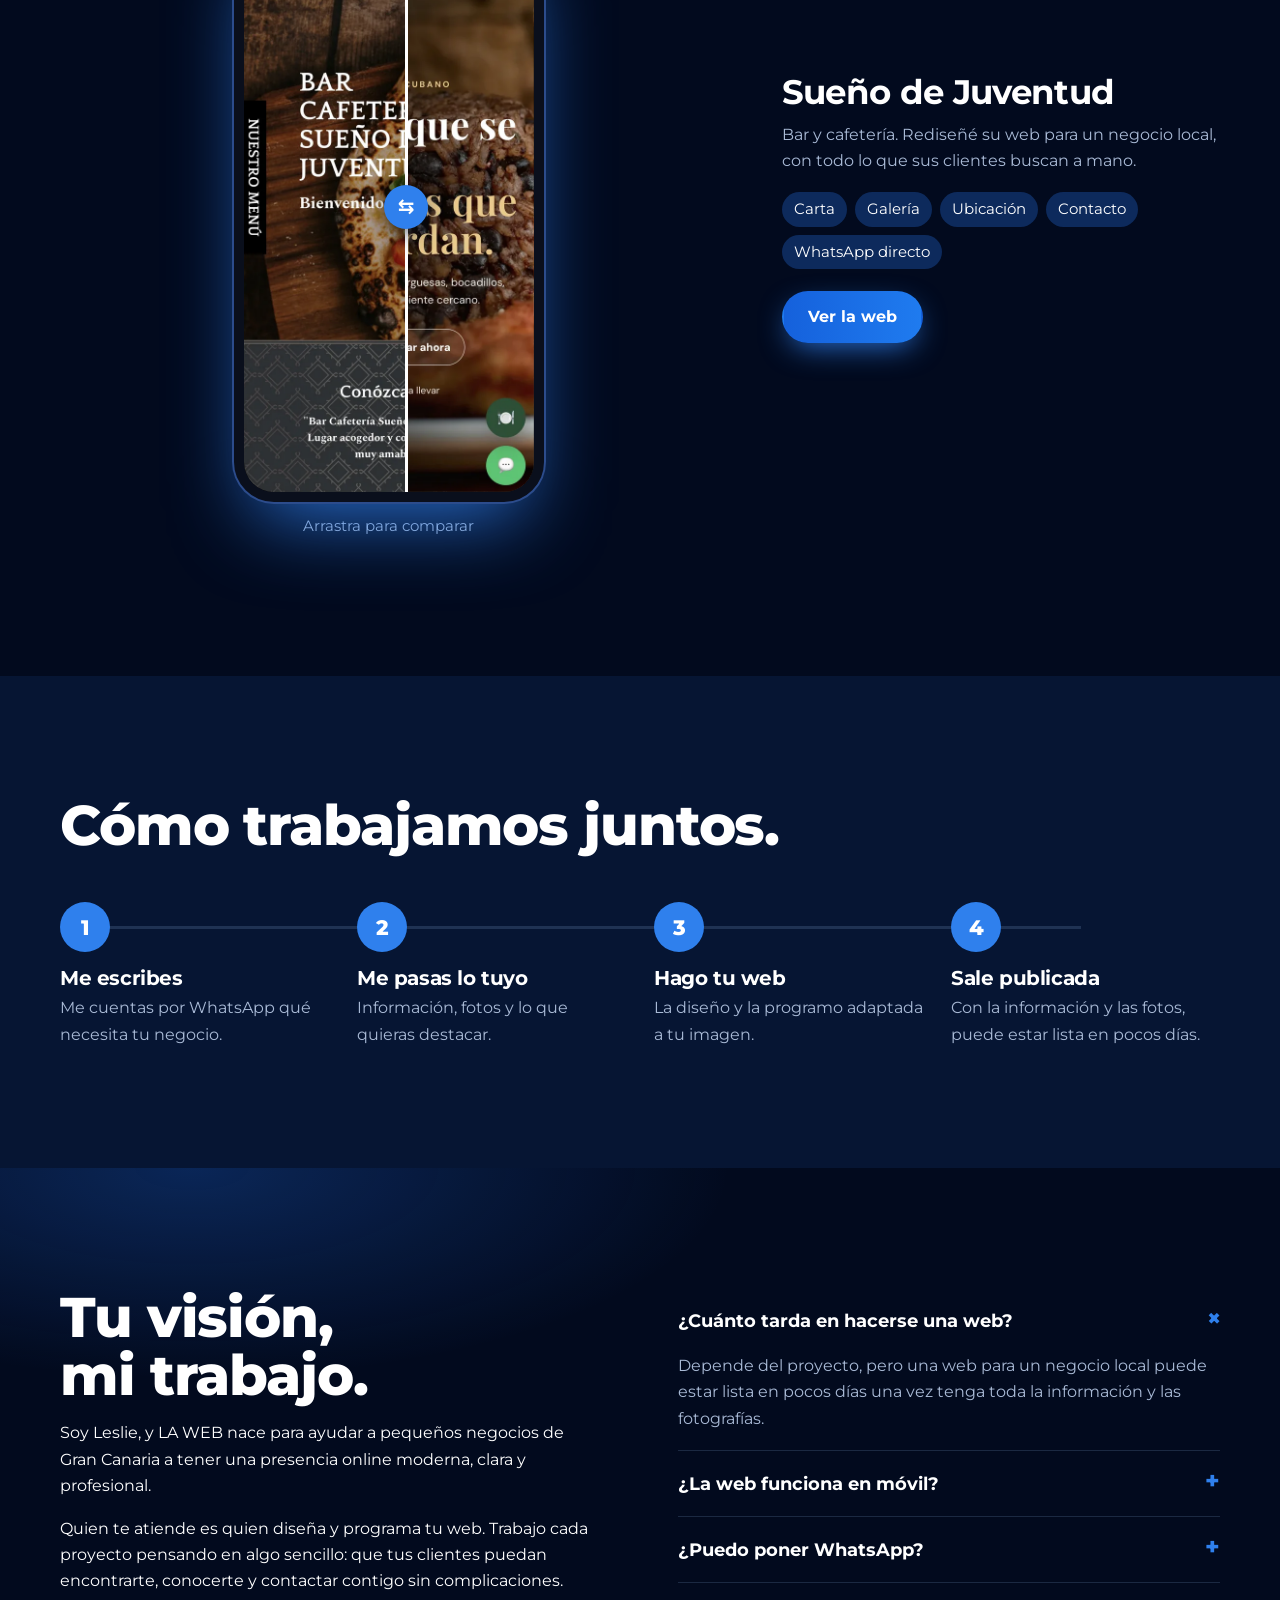
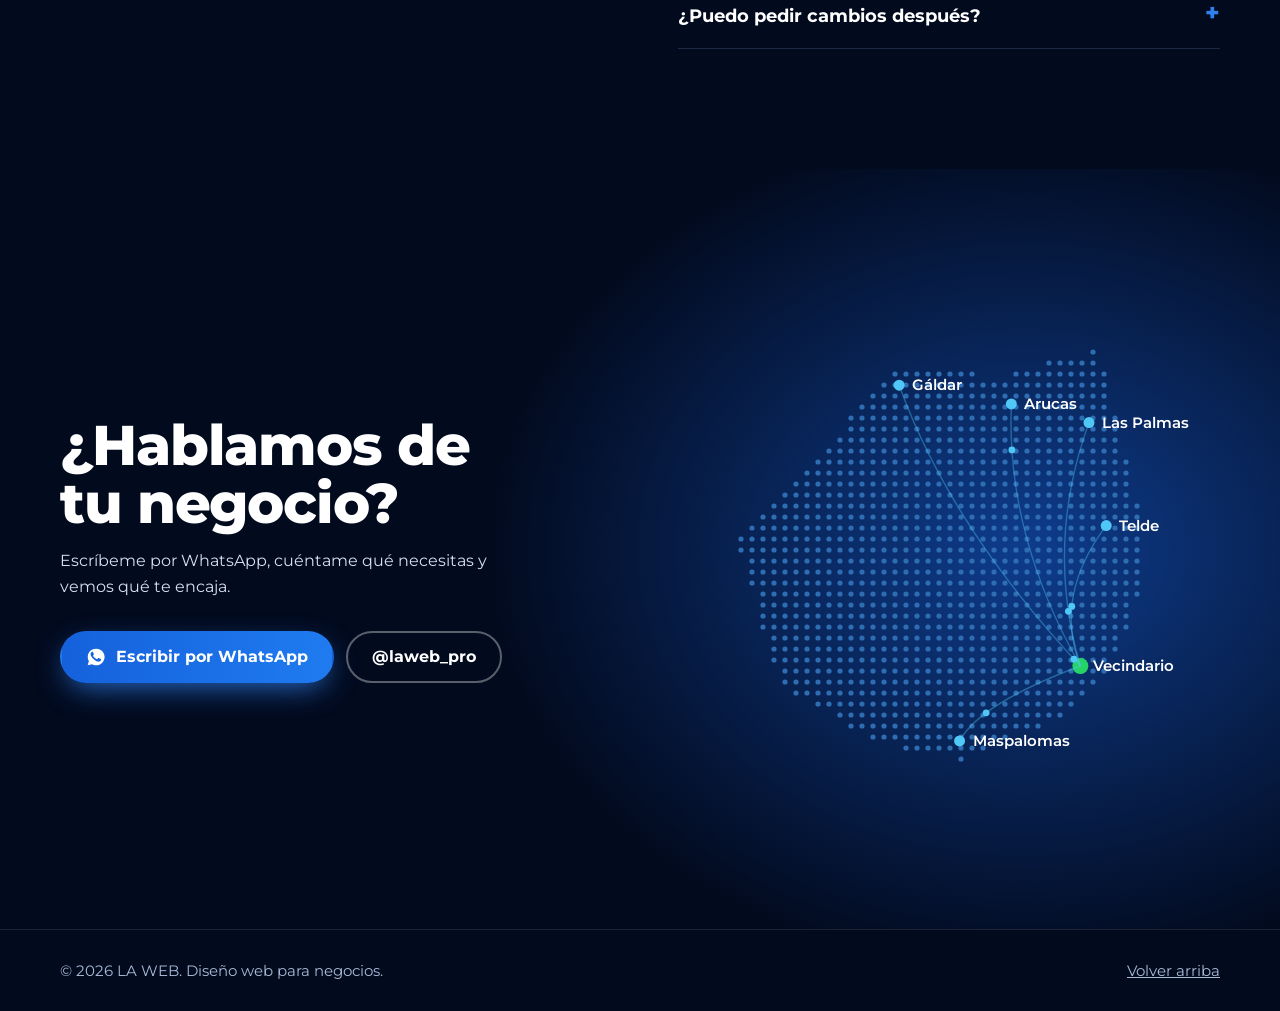
==== commit f41b25d2: "Rediseñar la web con simulador y colores de la marca Co-Authored-By: Claude Opus 5.5 <noreply@anthro" ====
--- a/index.html
+++ b/index.html
@@ -1,41 +1,26 @@
-<!DOCTYPE html>
-<html lang="es">
-<head>
-  <meta charset="UTF-8">
-  <meta name="viewport" content="width=device-width, initial-scale=1.0">
-  <meta name="description" content="Diseño de páginas web en Gran Canaria para negocios. Webs modernas, rápidas, profesionales y adaptadas a móvil con WhatsApp, reservas y formularios.">
-
-  <title>Diseño Web en Gran Canaria | LA WEB</title>
-
-  <link rel="canonical" href="https://lawebstudio.es/">
-  <meta name="theme-color" content="#050F24">
-  <link rel="icon" href="favicon.svg" type="image/svg+xml">
-
-  <!-- Vista previa al compartir el enlace (WhatsApp, Instagram, Facebook...) -->
-  <meta property="og:type" content="website">
-  <meta property="og:locale" content="es_ES">
-  <meta property="og:site_name" content="LA WEB">
-  <meta property="og:title" content="Diseño Web en Gran Canaria | LA WEB">
-  <meta property="og:description" content="Webs modernas, rápidas y adaptadas a móvil para negocios de Gran Canaria, con WhatsApp, reservas y formularios.">
-  <meta property="og:url" content="https://lawebstudio.es/">
-  <meta property="og:image" content="https://lawebstudio.es/og-image.jpg">
-  <meta property="og:image:width" content="1200">
-  <meta property="og:image:height" content="630">
-  <meta name="twitter:card" content="summary_large_image">
-
-  <!-- Las fuentes se cargan antes para que el texto no cambie de golpe -->
-  <link rel="preload" href="fonts/Montserrat-Regular.woff2" as="font" type="font/woff2" crossorigin>
-  <link rel="preload" href="fonts/Montserrat-ExtraBold.woff2" as="font" type="font/woff2" crossorigin>
-  <link rel="stylesheet" href="style.css">
-
-  <script type="application/ld+json">
+<!doctype html>
+<html lang="es"><head>
+<meta charset="utf-8">
+<meta name="viewport" content="width=device-width, initial-scale=1, viewport-fit=cover">
+<title>Diseño Web en Gran Canaria | LA WEB</title>
+<meta name="description" content="Diseño de páginas web en Gran Canaria para negocios. Webs rápidas y adaptadas a móvil con WhatsApp, reservas y formularios, desde 199 €.">
+<link rel="canonical" href="https://lawebstudio.es/">
+<meta name="theme-color" content="#020A1E">
+<meta property="og:type" content="website"><meta property="og:locale" content="es_ES"><meta property="og:site_name" content="LA WEB">
+<meta property="og:title" content="Diseño Web en Gran Canaria | LA WEB">
+<meta property="og:description" content="Webs rápidas y adaptadas a móvil para negocios de Gran Canaria, con WhatsApp, reservas y formularios.">
+<meta property="og:url" content="https://lawebstudio.es/">
+<meta property="og:image" content="https://lawebstudio.es/og-image.jpg"><meta property="og:image:width" content="1200"><meta property="og:image:height" content="630">
+<meta name="twitter:card" content="summary_large_image">
+<link rel="icon" href="favicon.svg" type="image/svg+xml">
+<script type="application/ld+json">
 {
   "@context": "https://schema.org",
   "@type": "Organization",
   "name": "LA WEB",
   "alternateName": "LA",
   "url": "https://lawebstudio.es/",
-  "description": "Estudio de diseño web para negocios de Gran Canaria. Creamos páginas web modernas, rápidas y adaptadas a móvil.",
+  "description": "Estudio de diseño web para negocios de Gran Canaria. Páginas web modernas, rápidas y adaptadas a móvil.",
   "areaServed": {
     "@type": "Place",
     "name": "Gran Canaria, España"
@@ -53,721 +38,839 @@
   ]
 }
 </script>
-
-</head>
-
-<body>
-
-  <!-- HEADER -->
-  <header class="header">
-
-    <a class="brand" href="#inicio" aria-label="LA WEB, inicio">
-      <span class="brand-mark" aria-hidden="true">LA</span>
-      <span class="brand-text">LA <b>WEB</b></span>
-    </a>
-
-    <button class="menu-toggle" aria-label="Abrir menú" aria-expanded="false">
-      ☰
-    </button>
-
-    <nav class="nav">
-      <a href="#inicio">Inicio</a>
+</head><body>
+<link rel="preconnect" href="https://fonts.googleapis.com">
+<link rel="preconnect" href="https://fonts.gstatic.com" crossorigin>
+<link rel="stylesheet" href="https://fonts.googleapis.com/css2?family=Montserrat:wght@500;600;700;800;900&family=Caveat:wght@700&display=swap">
+<style>
+/* Layout: one continuous night-blue world taken from the LA WEB logo and posters, lit by electric-blue glows; the visitor builds a sample site live right after the hero. */
+:root{
+  color-scheme:dark;
+  --navy:#020A1E; --navy-2:#061533; --navy-3:#0D2A5C;
+  --sky:#2F80ED; --sky-soft:#A9DDFB;
+  --sun:#4FC8F7; --sun-deep:#1F6FEB;
+  --white:#FFFFFF; --mist:#EEF4FB; --ink:#061533; --muted:#A9BAD6; --ink-soft:#A9BAD6;
+  --line:rgba(160,205,255,.16);
+  --wa:#25D366;
+  --display:"Montserrat","Arial Black",system-ui,sans-serif;
+  --body:"Montserrat",system-ui,-apple-system,"Segoe UI",sans-serif;
+  --script:"Caveat","Segoe Script",cursive;
+  --step:clamp(2rem,4.8vw,3.5rem);
+}
+*{box-sizing:border-box}
+html{scroll-behavior:smooth;scroll-padding-top:84px}
+body{margin:0;background:var(--navy);color:var(--white);font:400 1rem/1.65 var(--body);overflow-x:clip}
+body::before{content:"";position:fixed;inset:0 0 auto;height:env(safe-area-inset-top,0px);z-index:10;background:var(--navy)}
+a{color:inherit}
+h1,h2,h3{font-family:var(--display);line-height:1.04;margin:0;text-wrap:balance;letter-spacing:-.02em}
+h2{font-size:var(--step);font-weight:800}
+p{margin:0}
+:focus-visible{outline:3px solid var(--sun);outline-offset:3px;border-radius:4px}
+.wrap{max-width:1160px;margin-inline:auto}
+.band{padding-block:clamp(64px,10vw,120px);padding-left:max(20px,env(safe-area-inset-left,0px));padding-right:max(20px,env(safe-area-inset-right,0px))}
+.lead{font-size:1.15rem;max-width:58ch}
+.light{background:var(--navy-2);color:var(--white)}
+.light .lead{color:var(--ink-soft)}
+.mist{background:radial-gradient(60% 50% at 15% 0,rgba(31,111,235,.28),transparent 70%),var(--navy);color:var(--white)}
+.mist .lead{color:var(--ink-soft)}
+
+.btn{display:inline-flex;align-items:center;justify-content:center;gap:10px;min-height:52px;padding:0 24px;border-radius:999px;font-weight:700;text-decoration:none;border:2px solid transparent;transition:transform .2s,background .2s,box-shadow .2s;cursor:pointer}
+.btn{--bx:0px;--by:0px;transform:translate(var(--bx),var(--by))}
+.btn:hover{transform:translate(var(--bx),calc(var(--by) - 2px))}
+.btn-sun{background:linear-gradient(90deg,#1561DC,#1F7BEF);color:#fff;box-shadow:0 10px 30px -8px rgba(47,128,237,.9)}
+.btn-sun:hover{box-shadow:0 14px 40px -6px rgba(79,200,247,.9)}
+.btn-line{border-color:rgba(255,255,255,.35);color:var(--white)}
+.btn-line:hover{background:rgba(255,255,255,.1)}
+.btn-ink{background:rgba(47,128,237,.18);color:var(--white);border-color:var(--sky)}
+.btn svg{width:20px;height:20px;flex:none}
+
+/* progress + nav */
+#progress{position:fixed;top:env(safe-area-inset-top,0px);left:0;height:3px;width:100%;background:linear-gradient(90deg,var(--sky),var(--sun));transform:scaleX(0);transform-origin:left;z-index:30}
+.nav{position:sticky;top:env(safe-area-inset-top,0px);z-index:20;background:rgba(2,10,30,.8);backdrop-filter:blur(14px);-webkit-backdrop-filter:blur(14px);border-bottom:1px solid rgba(255,255,255,.08);padding-left:max(20px,env(safe-area-inset-left,0px));padding-right:max(20px,env(safe-area-inset-right,0px))}
+.nav .wrap{display:flex;align-items:center;gap:24px;height:68px}
+.logo{display:flex;align-items:center;gap:10px;font:800 1.3rem var(--display);text-decoration:none;margin-right:auto}
+.logo img{width:46px;height:46px;border-radius:50%;transition:transform .5s}
+.logo:hover img{transform:rotate(-12deg) scale(1.08)}
+.logo b{color:var(--sky);font-weight:800}
+.links{display:flex;gap:24px}
+.links a{text-decoration:none;font-weight:500;font-size:.97rem;color:var(--muted);transition:color .2s}
+.links a:hover{color:var(--white)}
+.nav .btn{min-height:42px;padding:0 18px;font-size:.95rem}
+#menu{display:none;background:none;border:0;color:var(--white);width:44px;height:44px;padding:10px;cursor:pointer}
+#menu svg{width:100%;height:100%}
+
+/* hero */
+.hero{position:relative;overflow:hidden;padding-block:clamp(44px,7vw,84px) clamp(56px,8vw,96px);padding-left:max(20px,env(safe-area-inset-left,0px));padding-right:max(20px,env(safe-area-inset-right,0px));background:radial-gradient(70% 80% at 80% 30%,#0E3C8C 0,transparent 70%),var(--navy)}
+#net{position:absolute;inset:0;width:100%;height:100%}
+.hero .wrap{position:relative;z-index:1}
+.slogan{font:700 clamp(1.5rem,3vw,2.1rem)/1 var(--script);color:var(--sun);transform:rotate(-2deg);margin-top:22px;display:inline-block}
+.hero .wrap{display:grid;grid-template-columns:minmax(0,1.25fr) minmax(0,.75fr);gap:clamp(32px,5vw,72px);align-items:center}
+.who{display:inline-flex;align-items:center;gap:10px;font-weight:600;color:var(--sky-soft);margin-bottom:22px}
+.who i{width:9px;height:9px;border-radius:50%;background:var(--wa);box-shadow:0 0 0 0 rgba(37,211,102,.6);animation:ping 2.2s infinite}
+@keyframes ping{to{box-shadow:0 0 0 12px rgba(37,211,102,0)}}
+h1{font-size:clamp(2.25rem,5.2vw,4.1rem);font-weight:900;line-height:1.06;text-transform:uppercase}
+h1 .w{display:inline-block;animation:rise .7s cubic-bezier(.2,.8,.2,1) both;animation-delay:calc(var(--i)*55ms)}
+h1 .hl{background:linear-gradient(100deg,#2F80ED,#7FE3FF,#2F80ED);background-size:220% 100%;-webkit-background-clip:text;background-clip:text;color:transparent;animation:rise .7s cubic-bezier(.2,.8,.2,1) both,sheen 4s linear 1s infinite;animation-delay:calc(var(--i)*55ms),1s}
+@keyframes sheen{to{background-position:-220% 0}}
+@keyframes rise{from{opacity:0;transform:translateY(.5em) rotate(2deg)}}
+.hero .lead{margin-top:24px;color:#D5E0F1}
+.cta{display:flex;flex-wrap:wrap;gap:12px;margin-top:30px}
+.ticks{display:flex;flex-wrap:wrap;gap:8px 22px;margin:26px 0 0;padding:0;list-style:none;color:var(--sky-soft);font-weight:500;font-size:.98rem}
+.ticks li::before{content:"✓";color:var(--sun);font-weight:800;margin-right:8px}
+
+/* phone */
+.stage{position:relative;perspective:1100px;display:flex;justify-content:center}
+.ring{position:absolute;left:50%;top:50%;width:150%;aspect-ratio:1/.42;margin-left:-75%;margin-top:-32%;border-radius:50%;border:3px solid transparent;border-top-color:var(--sun);border-right-color:var(--sky);transform:rotate(-16deg);animation:orbit 9s linear infinite;pointer-events:none;filter:drop-shadow(0 0 10px rgba(79,200,247,.8))}
+.ring+.ring{width:125%;margin-left:-62.5%;animation-duration:13s;animation-direction:reverse;opacity:.55}
+@keyframes orbit{to{transform:rotate(-16deg) rotateZ(0) rotate3d(0,0,1,360deg)}}
+.glow{position:fixed;left:0;top:0;width:460px;height:460px;margin:-230px;border-radius:50%;background:radial-gradient(circle,rgba(47,128,237,.2),transparent 65%);pointer-events:none;z-index:1;opacity:0;transition:opacity .4s;mix-blend-mode:screen}
+.phone{--rx:0deg;--ry:-7deg;position:relative;width:min(300px,100%);aspect-ratio:300/610;border-radius:44px;background:#0A0F1C;padding:11px;box-shadow:0 0 0 2px #2C3C5C,0 40px 70px -24px rgba(0,0,0,.8),0 0 90px -20px rgba(47,155,234,.55);transform:rotateX(var(--rx)) rotateY(var(--ry));transition:transform .25s ease-out;max-width:100%}
+.screen{--ink-soft:#4A5C7A;--ink:#061533;position:relative;height:100%;border-radius:34px;overflow:hidden;background:var(--white);color:var(--ink);font-size:13px;line-height:1.35}
+.notch{position:absolute;top:8px;left:50%;width:84px;height:22px;margin-left:-42px;border-radius:12px;background:#0A0F1C;z-index:5}
+.view{position:absolute;inset:0;padding:42px 14px 14px;opacity:0;transform:scale(.97);transition:opacity .45s,transform .45s;pointer-events:none}
+.phone[data-step="search"] .v-search,.phone[data-step="site"] .v-site,.phone[data-step="msg"] .v-site{opacity:1;transform:none}
+.gbar{display:flex;align-items:center;gap:8px;height:42px;padding:0 14px;border-radius:21px;border:1px solid #D8E0EC;box-shadow:0 2px 8px rgba(10,23,48,.08);font-weight:500}
+.gbar svg{width:15px;height:15px;color:var(--ink-soft);flex:none}
+#typed::after{content:"";display:inline-block;width:1.5px;height:14px;background:var(--sky);margin-left:1px;vertical-align:-2px;animation:blink 1s steps(2) infinite}
+@keyframes blink{50%{opacity:0}}
+.res{margin-top:12px;padding:12px;border-radius:12px;border:1px solid #E5EBF3;opacity:0;transform:translateY(8px);transition:.4s}
+.show-res .res{opacity:1;transform:none}
+.res:nth-child(3){transition-delay:.12s}.res:nth-child(4){transition-delay:.24s}
+.res small{display:block;color:var(--ink-soft)}
+.res strong{display:block;color:#1A5FC8;font-size:14px;margin-block:2px}
+.res.hit{outline:2px solid transparent;transition:.4s,outline-color .2s}
+.tapped .res.hit{outline-color:var(--sky);background:#EDF6FF}
+.site-hero{height:44%;margin:-42px -14px 0;padding:48px 14px 14px;background:linear-gradient(160deg,var(--navy-3),var(--sky));color:var(--white);display:flex;flex-direction:column;justify-content:flex-end}
+.site-hero b{font:800 25px/1.02 var(--display)}
+.site-hero span{opacity:.9;margin-top:4px}
+.chips{display:grid;grid-template-columns:1fr 1fr;gap:8px;margin-top:12px}
+.chips div{padding:10px;border-radius:10px;background:var(--mist);font-weight:600}
+.chips .wa{grid-column:1/-1;background:var(--wa);color:#04230F;text-align:center}
+.blocks{display:grid;grid-template-columns:repeat(3,1fr);gap:6px;margin-top:10px}
+.blocks i{aspect-ratio:1;border-radius:9px;background:linear-gradient(135deg,#7FE3FF,var(--sun-deep))}
+.blocks i:nth-child(2){background:linear-gradient(135deg,var(--sky-soft),var(--sky))}
+.blocks i:nth-child(3){background:linear-gradient(135deg,#8FE8B3,var(--wa))}
+.phone.building .site-hero,.phone.building .chips>div,.phone.building .blocks i{animation:pop .5s cubic-bezier(.2,.9,.3,1.2) both}
+.phone.building .chips>div:nth-child(1){animation-delay:.25s}.phone.building .chips>div:nth-child(2){animation-delay:.35s}.phone.building .chips>div:nth-child(3){animation-delay:.45s}
+.phone.building .blocks i:nth-child(1){animation-delay:.6s}.phone.building .blocks i:nth-child(2){animation-delay:.7s}.phone.building .blocks i:nth-child(3){animation-delay:.8s}
+@keyframes pop{from{opacity:0;transform:translateY(14px) scale(.94)}}
+.toast{position:absolute;left:10px;right:10px;top:38px;display:flex;gap:10px;align-items:flex-start;padding:10px 12px;border-radius:16px;background:rgba(255,255,255,.96);box-shadow:0 12px 28px -8px rgba(5,15,36,.5);transform:translateY(-140%);opacity:0;transition:transform .5s cubic-bezier(.2,.9,.3,1.25),opacity .3s;z-index:4}
+.toast svg{width:30px;height:30px;flex:none;color:var(--wa)}
+.toast b{display:block}
+.phone[data-step="msg"] .toast{transform:none;opacity:1}
+
+/* marquee */
+.marquee{background:linear-gradient(90deg,#1561DC,#2F9BF0,#1561DC);color:#fff;overflow:hidden;padding-block:14px;font:700 1.15rem var(--display)}
+.track{display:flex;width:max-content;animation:slide 34s linear infinite}
+.track span{padding-inline:20px;white-space:nowrap}
+.track span::after{content:"✦";margin-left:40px;font-size:.8em}
+.marquee:hover .track{animation-play-state:paused}
+@keyframes slide{to{transform:translateX(-50%)}}
+
+/* problems */
+.pains{margin-top:44px;display:grid}
+.pain{display:grid;grid-template-columns:minmax(0,1.1fr) minmax(0,1fr);gap:12px 48px;padding-block:28px;border-top:1px solid var(--line);transition:padding-left .3s}
+.pain:last-child{border-bottom:1px solid var(--line)}
+.pain:hover{padding-left:14px}
+.pain h3{font-size:clamp(1.5rem,3vw,2.3rem);font-weight:700}
+.pain p{color:var(--ink-soft)}
+
+/* before/after */
+.ba-wrap{display:grid;grid-template-columns:minmax(0,.8fr) minmax(0,1.2fr);gap:clamp(28px,5vw,64px);align-items:center}
+.ba-box{width:min(310px,100%);margin-inline:auto}
+.ba-labels{display:flex;justify-content:space-between;margin-bottom:12px;font-weight:700}
+.ba-labels span{padding:6px 16px;border-radius:99px;background:rgba(47,128,237,.18);transition:background .2s,color .2s}
+.ba-labels span.on{background:#fff;color:#0D3F99}
+.ba{--pos:50%;position:relative;width:100%;aspect-ratio:620/1180;border-radius:40px;border:10px solid #0A0F1C;overflow:hidden;box-shadow:0 0 0 2px #2C4C8C,0 34px 80px -20px rgba(47,128,237,.85);user-select:none;touch-action:pan-y;background:#000}
+.ba img{position:absolute;inset:0;width:100%;height:100%;object-fit:cover}
+.ba .after{clip-path:inset(0 0 0 var(--pos))}
+.handle{position:absolute;top:0;bottom:0;left:var(--pos);width:3px;margin-left:-1.5px;background:#fff;z-index:2;pointer-events:none}
+.handle::after{content:"⇆";position:absolute;top:50%;left:50%;width:44px;height:44px;margin:-22px;border-radius:50%;background:var(--sky);color:#fff;display:grid;place-items:center;font-size:20px;font-weight:800;box-shadow:0 6px 18px rgba(5,15,36,.5)}
+#ba-range{position:absolute;inset:0;width:100%;height:100%;margin:0;opacity:0;cursor:ew-resize;z-index:3}
+.ba:has(#ba-range:focus-visible){outline:3px solid var(--sun);outline-offset:3px}
+.note{margin-top:12px;color:var(--ink-soft);font-size:.92rem}
+
+/* builder */
+.bd{display:grid;grid-template-columns:minmax(0,1.1fr) minmax(0,.9fr);grid-template-areas:"head stage" "wiz stage";gap:24px clamp(32px,6vw,80px);align-items:start}
+.bd-head{grid-area:head}.bd>.stage{grid-area:stage;align-self:center}
+.wiz{grid-area:wiz;position:relative;padding:clamp(20px,3vw,28px);border-radius:24px;background:linear-gradient(160deg,rgba(21,97,220,.34),rgba(6,21,51,.85));border:1px solid rgba(127,200,255,.3);box-shadow:0 24px 60px -30px rgba(47,128,237,.9);overflow:hidden}
+.wiz-top{display:flex;align-items:center;gap:14px;font-weight:700;font-size:.9rem;color:var(--sky-soft)}
+.wiz-bar{flex:1;height:7px;border-radius:9px;background:rgba(255,255,255,.14);overflow:hidden}
+.wiz-bar i{display:block;height:100%;width:25%;border-radius:9px;background:linear-gradient(90deg,var(--sky),var(--sun));box-shadow:0 0 12px var(--sun);transition:width .4s cubic-bezier(.2,.8,.2,1)}
+.pane{min-height:196px;padding-top:18px;animation:paneIn .35s both}
+@keyframes paneIn{from{opacity:0;transform:translateX(22px)}}
+.pane h3{font-size:1.4rem;font-weight:800;margin-bottom:14px}
+#b-name{width:100%;height:58px;padding:0 18px;border-radius:14px;border:2px solid var(--sky);background:rgba(2,10,30,.6);color:#fff;font:700 1.15rem var(--body);transition:box-shadow .2s}
+#b-name:focus{outline:0;box-shadow:0 0 0 4px rgba(79,200,247,.3)}
+.hint{margin-top:10px;color:var(--muted);font-size:.92rem}
+.tiles{display:grid;grid-template-columns:repeat(auto-fit,minmax(104px,1fr));gap:10px}
+.tile{position:relative;display:block;cursor:pointer}
+.tile input{position:absolute;inset:0;margin:0;opacity:0;cursor:pointer}
+.tile span{display:flex;flex-direction:column;align-items:center;gap:6px;padding:12px 6px;border-radius:14px;background:rgba(2,10,30,.55);border:2px solid rgba(127,200,255,.25);font-weight:700;font-size:.88rem;text-align:center;transition:border-color .15s,background .15s,transform .15s;height:100%}
+.tile svg{width:26px;height:26px;color:var(--sun)}
+.tile:hover span{transform:translateY(-2px)}
+.tile input:checked+span{border-color:var(--sun);background:rgba(47,128,237,.4);box-shadow:0 0 18px -4px var(--sun)}
+.tile input:focus-visible+span{outline:3px solid #fff;outline-offset:2px}
+.tile em{font-style:normal;font-size:1.25rem;line-height:1.1}
+.sw{display:flex;flex-wrap:wrap;gap:14px}
+.sw label{position:relative;width:58px;height:58px;cursor:pointer}
+.sw input{position:absolute;inset:0;margin:0;opacity:0;cursor:pointer}
+.sw span{display:block;width:100%;height:100%;border-radius:50%;background:var(--c);transition:transform .15s,box-shadow .15s}
+.sw input:checked+span{transform:scale(1.08);box-shadow:0 0 0 3px var(--navy),0 0 0 6px #fff}
+.sw input:focus-visible+span{outline:3px solid #fff;outline-offset:7px}
+.wiz-nav{display:flex;justify-content:space-between;gap:12px;margin-top:16px}
+.wiz-nav .btn{min-height:48px}
+.ghost{background:none;border:0;color:var(--sky-soft);font:700 1rem var(--body);cursor:pointer;padding:0 8px;min-height:48px}
+.ghost[hidden]+.btn{margin-left:auto}
+.spark{position:absolute;left:50%;top:40%;width:9px;height:9px;border-radius:2px;background:var(--c);animation:spark .9s ease-out both;pointer-events:none}
+@keyframes spark{to{transform:translate(var(--x),var(--y)) rotate(320deg);opacity:0}}
+.bs-pan{--c1:#1561DC;--c2:#4FC8F7;--page:#fff;--tx:#061533;--soft:#5A6B88;--tile:#EEF3FA;--r:18px;min-height:100%;background:var(--page);color:var(--tx);font-family:var(--bf,var(--body));transition:background .3s,color .3s;will-change:transform}
+.bs-pan[data-s="Oscuro"]{--page:#080F20;--tx:#fff;--soft:#9FB0CC;--tile:#16213A}
+.bs-pan[data-s="Elegante"]{--page:#FBF7EF;--tx:#2A2118;--soft:#786B58;--tile:#F1E9DA;--r:4px;--bf:Georgia,"Times New Roman",serif}
+.bs-nav{display:flex;align-items:center;gap:8px;padding:40px 14px 10px;font-weight:700;font-size:12.5px}
+.bs-nav i{flex:none;width:26px;height:26px;border-radius:50%;display:grid;place-items:center;font-style:normal;color:#fff;background:linear-gradient(135deg,var(--c1),var(--c2));font-size:12px}
+.bs-nav span{flex:1;min-width:0;white-space:nowrap;overflow:hidden;text-overflow:ellipsis}
+.bs-nav u{width:16px;height:10px;border-block:2px solid currentColor;text-decoration:none;position:relative}
+.bs-hero{position:relative;margin:0 10px;padding:18px 16px;min-height:236px;border-radius:calc(var(--r) + 4px);overflow:hidden;display:flex;flex-direction:column;justify-content:flex-end;color:#fff;background:linear-gradient(150deg,var(--c1),var(--c2))}
+.bs-hero::before{content:"";position:absolute;width:190px;height:190px;right:-50px;top:-50px;border-radius:50%;background:rgba(255,255,255,.17)}
+.bs-hero::after{content:"";position:absolute;width:120px;height:120px;left:-40px;top:50px;border-radius:50%;background:rgba(255,255,255,.1)}
+.bs-hero svg{position:absolute;right:16px;top:18px;width:96px;height:96px;opacity:.9;z-index:1;animation:float 4s ease-in-out infinite alternate}
+@keyframes float{to{transform:translateY(8px) rotate(-5deg)}}
+.bs-hero small{position:relative;z-index:1;align-self:flex-start;padding:3px 9px;border-radius:99px;background:rgba(255,255,255,.22);font-weight:600;font-size:11px;margin-bottom:8px}
+.bs-hero b{position:relative;z-index:1;font:var(--hw,800) 27px/1.05 var(--hf,var(--display));overflow-wrap:anywhere}
+.bs-hero span{position:relative;z-index:1;margin-top:5px;font-size:13px}
+.bs-cta{display:grid;grid-template-columns:1fr 1fr;gap:8px;padding:10px}
+.bs-cta a{padding:10px 6px;border-radius:var(--r);background:var(--tile);font-weight:700;text-align:center;font-size:12px}
+.bs-cta a:first-child{background:var(--c1);color:#fff}
+.bs-h{padding:6px 14px 8px;font-weight:800;font-size:14px}
+.bs-items{display:grid;grid-template-columns:repeat(3,1fr);gap:7px;padding:0 10px}
+.bs-items div{padding:9px 4px 8px;border-radius:var(--r);background:var(--tile);text-align:center;font-weight:600;font-size:11px}
+.bs-items div::before{content:"";display:block;width:30px;height:30px;margin:0 auto 6px;border-radius:50%;background:linear-gradient(135deg,var(--c1),var(--c2))}
+.bs-map{position:relative;margin:12px 10px 10px;height:92px;border-radius:var(--r);overflow:hidden;background-color:var(--tile);background-image:repeating-linear-gradient(35deg,transparent 0 22px,rgba(127,140,170,.3) 22px 24px),repeating-linear-gradient(-55deg,transparent 0 30px,rgba(127,140,170,.3) 30px 32px)}
+.bs-map i{position:absolute;left:50%;top:44%;width:18px;height:18px;margin:-9px;border-radius:50% 50% 50% 0;background:var(--c1);transform:rotate(-45deg);box-shadow:0 0 0 5px rgba(255,255,255,.6)}
+.bs-wa{margin:0 10px 12px;padding:11px;border-radius:var(--r);background:#25D366;color:#04230F;text-align:center;font-weight:700;font-size:12.5px}
+.flash{animation:pop .4s both}
+
+/* services */
+.svc{display:grid;grid-template-columns:repeat(3,minmax(0,1fr));gap:36px 40px;margin-top:48px}
+.svc h3{font-size:1.3rem;font-weight:700;margin-block:14px 6px}
+.svc p{color:var(--muted)}
+.svc svg{width:38px;height:38px;color:var(--sun);transition:transform .35s cubic-bezier(.2,.9,.3,1.4)}
+.svc div:hover svg{transform:rotate(-8deg) scale(1.15)}
+
+/* prices */
+.plans{display:grid;grid-template-columns:repeat(3,minmax(0,1fr));gap:18px;margin-top:44px;align-items:stretch}
+.plan{--mx:50%;--my:0%;--tx:0deg;--ty:0deg;transform:perspective(900px) rotateX(var(--tx)) rotateY(var(--ty));position:relative;display:flex;flex-direction:column;gap:16px;padding:28px;border-radius:22px;background:rgba(13,42,92,.5);border:1px solid var(--line);transition:transform .18s,box-shadow .25s,border-color .25s;overflow:hidden}
+.plan::before{content:"";position:absolute;inset:0;background:radial-gradient(240px at var(--mx) var(--my),rgba(79,200,247,.28),transparent 70%);opacity:0;transition:opacity .25s;pointer-events:none}
+.plan:hover{box-shadow:0 28px 60px -24px rgba(47,128,237,.8)}
+.plan:hover::before{opacity:1}
+.plan.best{background:linear-gradient(170deg,#0F3F96,#061533);border-color:var(--sky)}
+.plan.lit{border-color:var(--sun);box-shadow:0 0 0 2px var(--sun),0 0 44px -6px var(--sun)}
+.badge{position:absolute;top:18px;right:18px;padding:4px 12px;border-radius:99px;background:var(--sun);color:var(--ink);font-weight:700;font-size:.82rem}
+.plan h3{font-size:1.55rem}
+.plan .for{min-height:3.2em;color:var(--ink-soft)}
+.plan.best .for{color:var(--muted)}
+.price{font:900 2.9rem/1 var(--display);font-variant-numeric:tabular-nums}
+.price small{display:block;font:500 .92rem var(--body);color:var(--ink-soft);margin-top:6px}
+.plan.best .price small{color:var(--muted)}
+.plan ul{margin:0;padding:0;list-style:none;display:grid;gap:8px;flex:1}
+.plan li::before{content:"✓";color:var(--sky);font-weight:800;margin-right:9px}
+.plan.best li::before{color:var(--sun)}
+.plan .btn{width:100%;position:relative}
+.quiz{margin-top:30px;padding:clamp(20px,4vw,32px);border-radius:22px;background:linear-gradient(110deg,#1561DC,#1B87E6);color:#fff;display:grid;grid-template-columns:minmax(0,1.35fr) minmax(0,1fr);gap:24px 40px;align-items:center}
+.quiz h3{font-size:1.65rem;margin-bottom:14px}
+.opts{display:flex;flex-wrap:wrap;gap:8px}
+.opts label{position:relative;cursor:pointer}
+.opts input{position:absolute;opacity:0;inset:0;margin:0;cursor:pointer}
+.opts span{display:block;padding:9px 15px;border-radius:99px;border:2px solid #fff;font-weight:600;font-size:.92rem;transition:background .15s,color .15s,transform .15s}
+.opts input:checked+span{background:#fff;color:#0D3F99;transform:scale(1.03)}
+.opts input:focus-visible+span{outline:3px solid #fff;outline-offset:2px}
+#q-name{font:800 1.6rem/1.1 var(--display)}
+#q-price{font:800 2.5rem/1.1 var(--display);margin-bottom:12px;font-variant-numeric:tabular-nums}
+.alt{margin-top:22px;text-align:center}
+.alt a{font-weight:700}
+
+/* work */
+.work{display:grid;grid-template-columns:minmax(0,1.2fr) minmax(0,.8fr);gap:clamp(28px,5vw,64px);align-items:center;margin-top:44px}
+.work h3{font-size:2.1rem}
+.work p{color:var(--muted);margin-block:12px 18px}
+.feat{display:flex;flex-wrap:wrap;gap:8px;margin:0 0 22px;padding:0;list-style:none}
+.feat li{padding:5px 12px;border-radius:99px;background:var(--navy-3);font-size:.92rem}
+
+/* steps */
+.steps{position:relative;display:grid;grid-template-columns:repeat(4,minmax(0,1fr));gap:28px;margin:48px 0 0;padding:0;list-style:none;counter-reset:s}
+.steps::before{content:"";position:absolute;top:24px;left:24px;right:12%;height:3px;background:var(--line)}
+.steps::after{content:"";position:absolute;top:24px;left:24px;right:12%;height:3px;background:var(--sun);box-shadow:0 0 12px var(--sun);transform:scaleX(var(--fill,0));transform-origin:left}
+.steps li{position:relative;z-index:1;counter-increment:s}
+.steps li::before{content:counter(s);display:grid;place-items:center;width:50px;height:50px;border-radius:50%;background:var(--sky);color:#fff;font:800 1.3rem var(--display);margin-bottom:16px}
+.steps h3{font-size:1.25rem;margin-bottom:6px}
+.steps p{color:var(--ink-soft)}
+
+/* about + faq */
+.split{display:grid;grid-template-columns:minmax(0,1fr) minmax(0,1fr);gap:clamp(36px,6vw,80px)}
+.split p{margin-top:16px;max-width:52ch}
+.faq details{border-bottom:1px solid var(--line)}
+.faq summary{display:flex;justify-content:space-between;gap:16px;padding-block:18px;font-weight:700;font-size:1.1rem;cursor:pointer;list-style:none}
+.faq summary::-webkit-details-marker{display:none}
+.faq summary::after{content:"+";font:800 1.5rem/1 var(--display);color:var(--sky);transition:transform .25s}
+.faq details[open] summary::after{transform:rotate(45deg)}
+.faq details p{padding-bottom:18px;margin:0;color:var(--ink-soft)}
+.faq details[open] p{animation:pop .3s both}
+
+/* contact */
+.contact{background:radial-gradient(60% 80% at 80% 50%,#0E3C8C,transparent 70%),var(--navy)}
+.contact .wrap{display:grid;grid-template-columns:minmax(0,1fr) minmax(0,1fr);gap:32px;align-items:center}
+#map{display:block;width:100%;max-width:520px;aspect-ratio:1;margin-inline:auto}
+.contact p{margin-block:16px 26px;color:#D5E0F1;max-width:44ch}
+footer{padding-block:28px;padding-left:max(20px,env(safe-area-inset-left,0px));padding-right:max(20px,env(safe-area-inset-right,0px));border-top:1px solid rgba(255,255,255,.1);color:var(--muted);font-size:.95rem}
+footer .wrap{display:flex;flex-wrap:wrap;gap:8px 24px;justify-content:space-between}
+.float{position:fixed;right:calc(16px + env(safe-area-inset-right,0px));bottom:calc(16px + env(safe-area-inset-bottom,0px));width:58px;height:58px;border-radius:50%;background:var(--wa);color:#04230F;display:grid;place-items:center;box-shadow:0 12px 26px -8px rgba(0,0,0,.6);z-index:25;transition:transform .2s}
+.float:hover{transform:scale(1.08)}
+.float svg{width:30px;height:30px}
+
+.in{animation:enter .7s cubic-bezier(.2,.8,.2,1) both}
+@keyframes enter{from{opacity:0;transform:translateY(26px)}}
+
+@media (max-width:900px){
+  .links{display:none;position:absolute;top:100%;left:0;right:0;height:calc(100dvh - 68px);flex-direction:column;gap:4px;background:radial-gradient(90% 50% at 90% 0,#0E3C8C,transparent 70%),var(--navy);padding:24px max(20px,env(safe-area-inset-right,0px)) 40px max(20px,env(safe-area-inset-left,0px))}
+  .links.open{display:flex}
+  .links a{padding-block:14px;font:800 1.7rem var(--display);color:var(--white);border-bottom:1px solid var(--line);animation:pop .4s both}
+  .links a:nth-child(2){animation-delay:.05s}.links a:nth-child(3){animation-delay:.1s}.links a:nth-child(4){animation-delay:.15s}.links a:nth-child(5){animation-delay:.2s}.links a:nth-child(6){animation-delay:.25s}
+  #menu{display:block}
+  .nav .btn{display:none}
+  .hero .wrap,.ba-wrap,.work,.split,.contact .wrap,.quiz{grid-template-columns:minmax(0,1fr)}
+  .stage{margin-top:8px}
+  .bd{grid-template-columns:minmax(0,1fr);grid-template-areas:"head" "stage" "wiz"}
+  .bd .phone{zoom:.72;width:270px}
+  .pane{min-height:176px}
+  .ring{display:none}
+  .phone{--ry:0deg;width:min(270px,100%)}
+  .plans,.svc{grid-template-columns:minmax(0,1fr)}
+  .plan .for{min-height:0}
+  .pain{grid-template-columns:minmax(0,1fr)}
+  .steps{grid-template-columns:minmax(0,1fr);gap:24px}
+  .steps::before,.steps::after{display:none}
+}
+@media (min-width:601px) and (max-width:900px){.svc{grid-template-columns:repeat(2,minmax(0,1fr))}}
+@media (prefers-reduced-motion:reduce){
+  html{scroll-behavior:auto}
+  *,*::before,*::after{animation:none!important;transition:none!important}
+}
+</style>
+
+<div id="progress"></div>
+<div class="glow" id="glow"></div>
+
+<header class="nav">
+  <div class="wrap">
+    <a class="logo" href="#inicio"><img src="[data-uri]" alt="" width="46" height="46"><span>LA <b>WEB</b></span></a>
+    <nav class="links" id="links" aria-label="Principal">
+      <a href="#pruebala">Prueba tu web</a>
       <a href="#servicios">Servicios</a>
       <a href="#precios">Precios</a>
       <a href="#trabajos">Trabajos</a>
-      <a href="#nosotros">Sobre nosotros</a>
+      <a href="#sobre-mi">Sobre mí</a>
       <a href="#contacto">Contacto</a>
-
-      <a class="nav-cta"
-         href="https://wa.me/34643334639"
-         target="_blank"
-         rel="noopener">
-        WhatsApp
-      </a>
     </nav>
-
-  </header>
-
-
-  <main id="inicio">
-
-    <!-- HERO -->
-    <section class="hero">
-
-      <div class="hero-copy">
-
-        <span class="eyebrow">LA WEB · DISEÑO WEB</span>
-
-        <h1>
-            Diseño web para negocios en
-            <span>Gran Canaria.</span>
-       </h1>
-
-        <p>
-         Diseñamos páginas web modernas, rápidas y adaptadas a móvil
-         para negocios de Gran Canaria que quieren destacar online y
-         conectar mejor con sus clientes.
-        </p>
-
-        <div class="hero-actions">
-
-          <a class="btn primary" href="#precios">
-            Ver precios <span>→</span>
-          </a>
-
-          <a class="btn secondary"
-             href="https://wa.me/34643334639"
-             target="_blank"
-             rel="noopener">
-            Hablar por WhatsApp
-          </a>
-
+    <a class="btn btn-sun" href="https://wa.me/34643334639">WhatsApp</a>
+    <button id="menu" aria-label="Abrir menú" aria-expanded="false" aria-controls="links">
+      <svg viewBox="0 0 24 24" fill="none" stroke="currentColor" stroke-width="2.4" stroke-linecap="round"><path d="M3 6h18M3 12h18M3 18h18"/></svg>
+    </button>
+  </div>
+</header>
+
+<main>
+<section class="hero" id="inicio">
+  <canvas id="net" aria-hidden="true"></canvas>
+  <div class="wrap">
+    <div>
+      <p class="who"><i></i>LA WEB, con Leslie Vega</p>
+      <h1 id="h1">Diseño web en Gran Canaria para que te encuentren y te escriban.</h1>
+      <p class="lead">Creo webs rápidas y pensadas para el móvil, para que tus clientes vean lo que ofreces y contacten contigo en un momento. Las hago yo, de principio a fin.</p>
+      <div class="cta">
+        <a class="btn btn-sun" href="https://wa.me/34643334639?text=Hola%20Leslie%2C%20quiero%20una%20web%20para%20mi%20negocio.">
+          <svg viewBox="0 0 24 24" fill="currentColor" aria-hidden="true"><use href="#wa"/></svg>Escríbeme por WhatsApp</a>
+        <a class="btn btn-line" href="#pruebala">Prueba tu web</a>
+      </div>
+      <span class="slogan">Tu negocio, en buenas manos</span>
+      <ul class="ticks">
+        <li>Hablas directamente conmigo</li>
+        <li>Desde 199 €</li>
+        <li>Lista en pocos días</li>
+      </ul>
+    </div>
+    <div class="stage" aria-hidden="true">
+      <i class="ring"></i><i class="ring"></i>
+      <div class="phone tiltme" id="phone" data-step="msg">
+        <div class="screen">
+          <div class="notch"></div>
+          <div class="view v-search" id="vsearch">
+            <div class="gbar"><svg viewBox="0 0 24 24" fill="none" stroke="currentColor" stroke-width="2.6"><circle cx="11" cy="11" r="7"/><path d="m20 20-4-4"/></svg><span id="typed">bar en vecindario</span></div>
+            <div class="res hit"><small>tunegocio.es</small><strong>Tu negocio, en Vecindario</strong>Carta, horario y cómo llegar.</div>
+            <div class="res"><small>Directorio</small><strong>Bares cerca de ti</strong>Listado de la zona.</div>
+          </div>
+          <div class="view v-site">
+            <div class="site-hero"><b>Tu negocio, a un toque</b><span>Abierto hoy hasta las 23:00</span></div>
+            <div class="chips"><div>Ver carta</div><div>Cómo llegar</div><div class="wa">Escribir por WhatsApp</div></div>
+            <div class="blocks"><i></i><i></i><i></i></div>
+          </div>
+          <div class="toast">
+            <svg viewBox="0 0 24 24" fill="currentColor"><use href="#wa"/></svg>
+            <div><b>Mensaje nuevo</b>Hola, ¿tenéis mesa para 4 esta noche?</div>
+          </div>
         </div>
-
-        <div class="trust-row">
-          <span>✓ Diseño personalizado</span>
-          <span>✓ Adaptada a móvil</span>
-          <span>✓ WhatsApp directo</span>
+      </div>
+    </div>
+  </div>
+</section>
+
+<div class="marquee" aria-hidden="true">
+  <div class="track" id="track">
+    <span>Bares</span><span>Restaurantes</span><span>Peluquerías</span><span>Talleres</span><span>Tiendas</span><span>Clínicas</span><span>Vecindario</span><span>Arinaga</span><span>Telde</span><span>Las Palmas</span><span>Maspalomas</span>
+  </div>
+</div>
+
+<section class="band light" id="problemas">
+  <div class="wrap">
+    <h2>¿Te suena alguna de estas?</h2>
+    <div class="pains">
+      <div class="pain"><h3>«Me buscan y no encuentran nada.»</h3><p>Si no tienes web, tus clientes no encuentran fácilmente tus servicios, tu horario o cómo llegar. Te creo una web clara con toda esa información.</p></div>
+      <div class="pain"><h3>«Tengo web, pero se ha quedado vieja.»</h3><p>Si se ve mal en el móvil o da mala imagen, la modernizo para que represente lo que es hoy tu negocio.</p></div>
+      <div class="pain"><h3>«Siempre me preguntan lo mismo.»</h3><p>Pongo horarios, ubicación y servicios a la vista, con un botón de WhatsApp para que te escriban con un toque.</p></div>
+    </div>
+  </div>
+</section>
+
+<section class="band mist" id="pruebala">
+  <div class="wrap bd">
+    <div class="bd-head">
+      <h2>Prueba cómo podría verse la tuya.</h2>
+      <p class="lead" style="margin-top:14px">Cuatro pasos y el móvil te enseña tu negocio al momento.</p>
+    </div>
+    <form class="wiz" id="bd">
+      <div class="wiz-top"><span id="w-count">Paso 1 de 4</span><div class="wiz-bar"><i id="w-bar"></i></div></div>
+      <div class="pane" data-i="0"><h3><label for="b-name">¿Cómo se llama tu negocio?</label></h3><input id="b-name" type="text" maxlength="28" placeholder="Escribe el nombre" autocomplete="off"><p class="hint">Míralo aparecer en el móvil mientras escribes.</p></div>
+      <div class="pane" data-i="1" hidden><h3>¿A qué te dedicas?</h3><div class="tiles" id="b-type"></div></div>
+      <div class="pane" data-i="2" hidden><h3>Elige tu color</h3><div class="sw" id="b-color"></div></div>
+      <div class="pane" data-i="3" hidden><h3>¿Qué estilo te gusta más?</h3><div class="tiles" id="b-style"></div></div>
+      <div class="pane" data-i="4" hidden><h3 id="w-done">¡Así podría quedar!</h3><p class="hint" style="margin-bottom:16px">Es una vista de ejemplo. Tu web real la diseño a medida con tus fotos y tu información.</p><a class="btn btn-sun" id="b-go" href="https://wa.me/34643334639">Quiero una web así</a></div>
+      <div class="wiz-nav"><button type="button" class="ghost" id="w-back" hidden>Atrás</button><button type="submit" class="btn btn-sun" id="w-next">Siguiente</button></div>
+    </form>
+    <div class="stage" aria-hidden="true">
+      <div class="phone tiltme" id="bphone" style="--ry:0deg">
+        <div class="screen" id="bs"><div class="notch"></div><div class="bs-pan" id="bs-in"></div></div>
+      </div>
+    </div>
+  </div>
+</section>
+
+<section class="band" id="servicios">
+  <div class="wrap">
+    <h2>Lo que puedo hacer por tu negocio.</h2>
+    <div class="svc">
+      <div><svg viewBox="0 0 24 24" fill="none" stroke="currentColor" stroke-width="1.8" stroke-linecap="round" stroke-linejoin="round"><path d="m3 17 4 4 13-13-4-4zM14 6l4 4"/></svg><h3>Diseño web</h3><p>Páginas modernas y personalizadas para tu negocio.</p></div>
+      <div><svg viewBox="0 0 24 24" fill="none" stroke="currentColor" stroke-width="1.8" stroke-linecap="round" stroke-linejoin="round"><rect x="6" y="2" width="12" height="20" rx="3"/><path d="M11 18h2"/></svg><h3>Adaptada a móvil</h3><p>Se ve bien en teléfonos, tablets y ordenadores.</p></div>
+      <div><svg viewBox="0 0 24 24" fill="currentColor" aria-hidden="true"><use href="#wa"/></svg><h3>WhatsApp</h3><p>Botones para que tus clientes te escriban directamente.</p></div>
+      <div><svg viewBox="0 0 24 24" fill="none" stroke="currentColor" stroke-width="1.8" stroke-linecap="round" stroke-linejoin="round"><rect x="3" y="5" width="18" height="16" rx="2"/><path d="M3 10h18M8 2v5M16 2v5"/></svg><h3>Reservas y formularios</h3><p>Reservas, consultas y solicitudes de presupuesto más fáciles.</p></div>
+      <div><svg viewBox="0 0 24 24" fill="none" stroke="currentColor" stroke-width="1.8" stroke-linecap="round" stroke-linejoin="round"><path d="M4 12a8 8 0 0 1 14-5l2 2M20 12a8 8 0 0 1-14 5l-2-2M20 4v5h-5M4 20v-5h5"/></svg><h3>Rediseño</h3><p>Modernizo páginas antiguas para darles una imagen actual.</p></div>
+      <div><svg viewBox="0 0 24 24" fill="none" stroke="currentColor" stroke-width="1.8" stroke-linecap="round" stroke-linejoin="round"><path d="M13 2 4 14h7l-1 8 9-12h-7z"/></svg><h3>Optimización</h3><p>Una experiencia limpia, rápida y sencilla para tus visitantes.</p></div>
+    </div>
+  </div>
+</section>
+
+<section class="band mist" id="precios">
+  <div class="wrap">
+    <h2>Precios claros, en un solo pago.</h2>
+    <p class="lead" style="margin-top:16px">Elige la opción que mejor encaja con tu negocio. Si necesitas algo diferente, te preparo una propuesta personalizada.</p>
+    <div class="plans" id="plans">
+      <article class="plan" data-plan="0">
+        <h3>Inicio</h3><p class="for">Una presencia online profesional para pequeños negocios.</p>
+        <div class="price">199 €<small>pago único</small></div>
+        <ul><li>Web personalizada</li><li>Adaptada a móvil</li><li>WhatsApp</li><li>Google Maps</li><li>Galería de imágenes</li><li>Información del negocio</li></ul>
+        <a class="btn btn-ink" href="https://wa.me/34643334639?text=Hola%20Leslie%2C%20me%20interesa%20el%20plan%20Inicio%20de%20199%E2%82%AC.">Quiero este plan</a>
+      </article>
+      <article class="plan best" data-plan="1">
+        <span class="badge">Recomendado</span>
+        <h3>Profesional</h3><p class="for">La opción más completa para mostrar tu negocio y conseguir más contactos.</p>
+        <div class="price">349 €<small>pago único</small></div>
+        <ul><li>Todo lo del plan Inicio</li><li>Formulario de contacto</li><li>Reservas</li><li>SEO básico</li><li>Animaciones y detalles</li><li>1 mes de mantenimiento</li></ul>
+        <a class="btn btn-sun" href="https://wa.me/34643334639?text=Hola%20Leslie%2C%20me%20interesa%20el%20plan%20Profesional%20de%20349%E2%82%AC.">Quiero este plan</a>
+      </article>
+      <article class="plan" data-plan="2">
+        <h3>Premium</h3><p class="for">Una solución más completa para negocios que quieren destacar.</p>
+        <div class="price">549 €<small>pago único</small></div>
+        <ul><li>Todo lo del plan Profesional</li><li>Diseño más avanzado</li><li>Secciones adicionales</li><li>Animaciones avanzadas</li><li>3 meses de mantenimiento</li></ul>
+        <a class="btn btn-ink" href="https://wa.me/34643334639?text=Hola%20Leslie%2C%20me%20interesa%20el%20plan%20Premium%20de%20549%E2%82%AC.">Quiero este plan</a>
+      </article>
+    </div>
+    <form class="quiz" id="quiz">
+      <div>
+        <h3>¿No sabes cuál elegir? Marca lo que necesitas.</h3>
+        <div class="opts">
+          <label><input id="o-wa" type="checkbox" data-t="0" data-n="WhatsApp" checked><span>WhatsApp</span></label>
+          <label><input id="o-map" type="checkbox" data-t="0" data-n="Google Maps" checked><span>Google Maps</span></label>
+          <label><input id="o-gal" type="checkbox" data-t="0" data-n="galería"><span>Galería</span></label>
+          <label><input id="o-res" type="checkbox" data-t="1" data-n="reservas"><span>Reservas</span></label>
+          <label><input id="o-form" type="checkbox" data-t="1" data-n="formulario"><span>Formulario</span></label>
+          <label><input id="o-seo" type="checkbox" data-t="1" data-n="SEO básico"><span>SEO básico</span></label>
+          <label><input id="o-sec" type="checkbox" data-t="2" data-n="secciones adicionales"><span>Más secciones</span></label>
+          <label><input id="o-anim" type="checkbox" data-t="2" data-n="animaciones avanzadas"><span>Animaciones avanzadas</span></label>
         </div>
-
       </div>
-
-
-      <div class="hero-visual" aria-hidden="true">
-
-        <div class="glow"></div>
-
-        <div class="browser-card">
-
-          <div class="browser-top">
-            <i></i>
-            <i></i>
-            <i></i>
-          </div>
-
-          <div class="mock-site">
-
-            <small>LA WEB</small>
-
-            <div class="mock-title">
-              Tu negocio<br>
-              <em>en internet.</em>
-            </div>
-
-            <p>
-              Una presencia online profesional.
-            </p>
-
-            <span class="mock-button">
-              Ver proyecto →
-            </span>
-
-          </div>
-
+      <div aria-live="polite">
+        <div id="q-name">Plan Inicio</div>
+        <div id="q-price">199 €</div>
+        <a class="btn btn-ink" id="q-go" href="https://wa.me/34643334639">Pedir este plan</a>
+      </div>
+    </form>
+  </div>
+</section>
+
+<section class="band" id="trabajos">
+  <div class="wrap">
+    <h2>Trabajo real, abierto al público.</h2>
+    <div class="work">
+      <div class="ba-box">
+        <div class="ba-labels"><span id="l-a">Antes</span><span id="l-b">Después</span></div>
+        <div class="ba" id="ba">
+          <img src="[data-uri]" alt="La web antigua de Sueño de Juventud en un móvil">
+          <img class="after" src="[data-uri]" alt="La web nueva de Sueño de Juventud en un móvil">
+          <div class="handle"></div>
+          <input id="ba-range" type="range" min="0" max="100" value="50" aria-label="Comparar la web antigua con la nueva">
         </div>
-
-
-        <div class="phone-card">
-
-          <div class="phone-top"></div>
-
-          <small>LA WEB</small>
-
-          <div class="phone-title">
-            Tu negocio<br>
-            <span>online.</span>
-          </div>
-
-          <div class="phone-button">
-            Contactar
-          </div>
-
-        </div>
-
+        <p class="note" style="text-align:center">Arrastra para comparar</p>
       </div>
-
-    </section>
-
-
-    <!-- STATS -->
-    <section class="stats">
-
       <div>
-        <strong>100%</strong>
-        <span>Adaptada a móvil</span>
+        <h3>Sueño de Juventud</h3>
+        <p>Bar y cafetería. Rediseñé su web para un negocio local, con todo lo que sus clientes buscan a mano.</p>
+        <ul class="feat"><li>Carta</li><li>Galería</li><li>Ubicación</li><li>Contacto</li><li>WhatsApp directo</li></ul>
+        <a class="btn btn-sun" href="https://suenodejuventud.es/" target="_blank" rel="noopener">Ver la web</a>
       </div>
-
-      <div>
-        <strong>⚡</strong>
-        <span>Rápida y optimizada</span>
+    </div>
+  </div>
+</section>
+
+<section class="band light">
+  <div class="wrap">
+    <h2>Cómo trabajamos juntos.</h2>
+    <ol class="steps" id="steps">
+      <li><h3>Me escribes</h3><p>Me cuentas por WhatsApp qué necesita tu negocio.</p></li>
+      <li><h3>Me pasas lo tuyo</h3><p>Información, fotos y lo que quieras destacar.</p></li>
+      <li><h3>Hago tu web</h3><p>La diseño y la programo adaptada a tu imagen.</p></li>
+      <li><h3>Sale publicada</h3><p>Con la información y las fotos, puede estar lista en pocos días.</p></li>
+    </ol>
+  </div>
+</section>
+
+<section class="band mist" id="sobre-mi">
+  <div class="wrap split">
+    <div>
+      <h2>Tu visión, mi trabajo.</h2>
+      <p>Soy Leslie, y LA WEB nace para ayudar a pequeños negocios de Gran Canaria a tener una presencia online moderna, clara y profesional.</p>
+      <p>Quien te atiende es quien diseña y programa tu web. Trabajo cada proyecto pensando en algo sencillo: que tus clientes puedan encontrarte, conocerte y contactar contigo sin complicaciones.</p>
+    </div>
+    <div class="faq">
+      <details open><summary>¿Cuánto tarda en hacerse una web?</summary><p>Depende del proyecto, pero una web para un negocio local puede estar lista en pocos días una vez tenga toda la información y las fotografías.</p></details>
+      <details><summary>¿La web funciona en móvil?</summary><p>Sí. Todas mis webs se diseñan para funcionar correctamente en móviles, tablets y ordenadores.</p></details>
+      <details><summary>¿Puedo poner WhatsApp?</summary><p>Sí. Puedo añadir botones para que tus clientes contacten contigo directamente desde la web.</p></details>
+      <details><summary>¿Puedo pedir cambios después?</summary><p>Sí. También ofrezco mantenimiento para actualizar información, fotografías, horarios, menús y otros elementos de la página.</p></details>
+    </div>
+  </div>
+</section>
+
+<section class="band contact" id="contacto">
+  <div class="wrap">
+    <div>
+      <h2>¿Hablamos de tu negocio?</h2>
+      <p>Escríbeme por WhatsApp, cuéntame qué necesitas y vemos qué te encaja.</p>
+      <div class="cta">
+        <a class="btn btn-sun" href="https://wa.me/34643334639"><svg viewBox="0 0 24 24" fill="currentColor" aria-hidden="true"><use href="#wa"/></svg>Escribir por WhatsApp</a>
+        <a class="btn btn-line" href="https://instagram.com/laweb_pro" target="_blank" rel="noopener">@laweb_pro</a>
       </div>
-
-      <div>
-        <strong>💬</strong>
-        <span>WhatsApp directo</span>
-      </div>
-
-      <div>
-        <strong>📍</strong>
-        <span>Negocios locales</span>
-      </div>
-
-    </section>
-
-
-    <!-- SERVICIOS -->
-    <section class="section" id="servicios">
-
-      <div class="section-heading">
-
-        <span class="eyebrow">QUÉ HACEMOS</span>
-
-        <h2>
-           Servicios de diseño web para tu negocio.
-        </h2>
-
-        <p>
-          No hacemos webs por hacerlas. Creamos páginas pensadas para que
-          tus clientes encuentren lo que necesitan y puedan contactar
-          contigo fácilmente.
-        </p>
-
-      </div>
-
-
-      <div class="service-grid">
-
-        <article class="service-card featured">
-          <div class="icon">⌘</div>
-          <h3>Diseño web</h3>
-          <p>
-            Páginas modernas, profesionales y personalizadas para tu negocio.
-          </p>
-        </article>
-
-
-        <article class="service-card">
-          <div class="icon">▣</div>
-          <h3>Adaptada a móvil</h3>
-          <p>
-            Tu web se verá bien en teléfonos, tablets y ordenadores.
-          </p>
-        </article>
-
-
-        <article class="service-card">
-          <div class="icon">◉</div>
-          <h3>WhatsApp</h3>
-          <p>
-            Botones de contacto para que tus clientes puedan escribirte
-            directamente.
-          </p>
-        </article>
-
-
-        <article class="service-card">
-          <div class="icon">↗</div>
-          <h3>Reservas y formularios</h3>
-          <p>
-            Facilitamos las reservas, consultas y solicitudes de presupuesto.
-          </p>
-        </article>
-
-
-        <article class="service-card">
-          <div class="icon">⌁</div>
-          <h3>Rediseño</h3>
-          <p>
-            Modernizamos páginas antiguas para darles una imagen actual.
-          </p>
-        </article>
-
-
-        <article class="service-card">
-          <div class="icon">✦</div>
-          <h3>Optimización</h3>
-          <p>
-            Una experiencia limpia, rápida y sencilla para tus visitantes.
-          </p>
-        </article>
-
-      </div>
-
-    </section>
-
-
-    <!-- POR QUÉ LA WEB -->
-    <section class="why section">
-
-      <div class="section-heading">
-
-        <span class="eyebrow">¿POR QUÉ LA WEB?</span>
-
-        <h2>
-          Una web bonita está bien. Una web que ayuda a tu negocio, mejor.
-        </h2>
-
-        <p>
-          Diseñamos cada proyecto pensando en tus clientes y en lo que
-          realmente necesita tu negocio.
-        </p>
-
-      </div>
-
-
-      <div class="why-grid">
-
-        <article class="why-card">
-          <span>01</span>
-          <h3>Diseño a medida</h3>
-          <p>
-            Nada de páginas genéricas. Adaptamos el diseño a la imagen
-            y personalidad de tu negocio.
-          </p>
-        </article>
-
-
-        <article class="why-card">
-          <span>02</span>
-          <h3>Más fácil de contactar</h3>
-          <p>
-            WhatsApp, teléfono, ubicación, formularios y otros canales
-            accesibles desde la web.
-          </p>
-        </article>
-
-
-        <article class="why-card">
-          <span>03</span>
-          <h3>Pensada para móvil</h3>
-          <p>
-            Tus clientes podrán consultar tu negocio cómodamente desde
-            su teléfono.
-          </p>
-        </article>
-
-
-        <article class="why-card">
-          <span>04</span>
-          <h3>Imagen profesional</h3>
-          <p>
-            Una presencia online cuidada ayuda a transmitir confianza
-            desde el primer momento.
-          </p>
-        </article>
-
-      </div>
-
-    </section>
-
-
-    <!-- PRECIOS -->
-    <section class="pricing section" id="precios">
-
-      <div class="section-heading pricing-heading">
-
-        <span class="eyebrow">PRECIOS</span>
-
-        <h2>
-          Elige la opción que mejor encaja con tu negocio.
-        </h2>
-
-        <p>
-          Precios claros y sin complicaciones. Si necesitas algo diferente,
-          podemos preparar una propuesta personalizada.
-        </p>
-
-      </div>
-
-
-      <div class="pricing-grid">
-
-
-        <!-- INICIO -->
-        <article class="price-card">
-
-          <span class="price-tag">PARA EMPEZAR</span>
-
-          <h3>Inicio</h3>
-
-          <p class="price-description">
-            Una presencia online profesional para pequeños negocios.
-          </p>
-
-          <div class="price">
-            <strong>199 €</strong>
-            <span>pago único</span>
-          </div>
-
-          <ul>
-            <li>✓ Web personalizada</li>
-            <li>✓ Adaptada a móvil</li>
-            <li>✓ WhatsApp</li>
-            <li>✓ Google Maps</li>
-            <li>✓ Galería de imágenes</li>
-            <li>✓ Información del negocio</li>
-          </ul>
-
-          <a class="price-btn"
-             href="https://wa.me/34643334639?text=Hola%20LA%20WEB,%20me%20interesa%20el%20plan%20Inicio%20de%20199€."
-             target="_blank"
-             rel="noopener">
-            Quiero este plan
-          </a>
-
-        </article>
-
-
-        <!-- PROFESIONAL -->
-        <article class="price-card popular">
-
-          <div class="popular-badge">
-            MÁS ELEGIDO
-          </div>
-
-          <span class="price-tag">PARA NEGOCIOS</span>
-
-          <h3>Profesional</h3>
-
-          <p class="price-description">
-            La opción más completa para mostrar tu negocio y conseguir
-            más contactos.
-          </p>
-
-          <div class="price">
-            <strong>349 €</strong>
-            <span>pago único</span>
-          </div>
-
-          <ul>
-            <li>✓ Todo lo del plan Inicio</li>
-            <li>✓ Formulario de contacto</li>
-            <li>✓ Reservas</li>
-            <li>✓ SEO básico</li>
-            <li>✓ Animaciones y detalles</li>
-            <li>✓ 1 mes de mantenimiento</li>
-          </ul>
-
-          <a class="price-btn"
-             href="https://wa.me/34643334639?text=Hola%20LA%20WEB,%20me%20interesa%20el%20plan%20Profesional%20de%20349€."
-             target="_blank"
-             rel="noopener">
-            Quiero este plan
-          </a>
-
-        </article>
-
-
-        <!-- PREMIUM -->
-        <article class="price-card">
-
-          <span class="price-tag">PARA CRECER</span>
-
-          <h3>Premium</h3>
-
-          <p class="price-description">
-            Una solución más completa para negocios que quieren destacar.
-          </p>
-
-          <div class="price">
-            <strong>549 €</strong>
-            <span>pago único</span>
-          </div>
-
-          <ul>
-            <li>✓ Todo lo del plan Profesional</li>
-            <li>✓ Diseño más avanzado</li>
-            <li>✓ Secciones adicionales</li>
-            <li>✓ Animaciones avanzadas</li>
-            <li>✓ 3 meses de mantenimiento</li>
-          </ul>
-
-          <a class="price-btn"
-             href="https://wa.me/34643334639?text=Hola%20LA%20WEB,%20me%20interesa%20el%20plan%20Premium%20de%20549€."
-             target="_blank"
-             rel="noopener">
-            Quiero este plan
-          </a>
-
-        </article>
-
-      </div>
-
-
-      <div class="pricing-note">
-        <span>✦</span>
-        ¿Necesitas algo diferente?
-        <a href="#contacto">Cuéntanos tu idea</a>
-        y preparamos una propuesta personalizada.
-      </div>
-
-    </section>
-
-    <!-- PORTFOLIO -->
-<section class="portfolio section" id="trabajos">
-
-  <div class="section-heading">
-    <span class="eyebrow">PORTFOLIO</span>
-
-    <h2>
-      Proyectos que hablan por sí solos.
-    </h2>
-
-    <p>
-      Algunos de los proyectos que hemos realizado para negocios.
-    </p>
-  </div>
-
-  <article class="project-card">
-
-    <div class="project-preview">
-
-      <div class="project-window">
-
-        <img
-              src="web_foto_700.webp"
-              alt="Página de inicio de la web de Sueño de Juventud"
-              class="project-image"
-              width="700"
-              loading="lazy"
-              >
-
-        <div class="project-content">
-
-          <span>PROYECTO REALIZADO</span>
-
-          <p class="project-name">
-            Sueño de Juventud
-          </p>
-
-          <p>
-            Bar · Cafetería
-          </p>
-
-          <a
-            href="https://suenodejuventud.es/"
-            target="_blank"
-            rel="noopener"
-            class="btn primary"
-          >
-            Ver proyecto →
-          </a>
-
-        </div>
-
-      </div>
-
-    </div>
-
-    <div class="project-info">
-
-      <span class="eyebrow">
-        PROYECTO 01 · BAR CAFETERÍA
-      </span>
-
-      <h3>
-        Sueño de Juventud
-      </h3>
-
-      <p>
-        Diseño y desarrollo de una nueva web para un negocio local,
-        con carta, galería, información del negocio, contacto,
-        ubicación y acceso directo a WhatsApp.
-      </p>
-
-      <a
-        href="https://suenodejuventud.es/"
-        target="_blank"
-        rel="noopener"
-        class="project-link"
-      >
-        Ver web →
-      </a>
-
-    </div>
-
-  </article>
-
+    </div>
+    <canvas id="map" width="520" height="520" role="img" aria-label="Mapa de puntos de Gran Canaria con Vecindario, Telde, Las Palmas y Maspalomas"></canvas>
+  </div>
 </section>
-
-
-
-    <!-- SOBRE LA WEB -->
-    <section class="about section" id="nosotros">
-
-      <div class="about-card">
-
-        <div>
-
-          <span class="eyebrow">
-            SOBRE LA WEB
-          </span>
-
-          <h2>
-            Tu visión, nuestra web.
-          </h2>
-
-          <p>
-            LA WEB nace para ayudar a pequeños negocios de Gran Canaria
-            a tener una presencia online moderna, clara y profesional.
-         </p>
-
-          <p>
-            Trabajamos cada proyecto pensando en algo sencillo:
-            que tus clientes puedan encontrarte, conocerte y contactar
-            contigo sin complicaciones.
-          </p>
-
-        </div>
-
-
-        <div class="about-badge">
-
-          <span>LA</span>
-          <strong>WEB</strong>
-          <small>DISEÑO WEB</small>
-
-        </div>
-
-      </div>
-
-    </section>
-
-
-    <!-- FAQ -->
-    <section class="faq section">
-
-      <div class="section-heading">
-
-        <span class="eyebrow">
-          PREGUNTAS FRECUENTES
-        </span>
-
-        <h2>
-          ¿Tienes alguna duda?
-        </h2>
-
-      </div>
-
-
-      <div class="faq-grid">
-
-        <article class="faq-card">
-          <h3>¿Cuánto tarda en hacerse una web?</h3>
-          <p>
-            Depende del proyecto, pero una web para un negocio local
-            puede estar lista en pocos días una vez tengamos toda
-            la información y las fotografías.
-          </p>
-        </article>
-
-
-        <article class="faq-card">
-          <h3>¿La web funciona en móvil?</h3>
-          <p>
-            Sí. Todas nuestras webs se diseñan para funcionar correctamente
-            en móviles, tablets y ordenadores.
-          </p>
-        </article>
-
-
-        <article class="faq-card">
-          <h3>¿Puedo poner WhatsApp?</h3>
-          <p>
-            Sí. Podemos añadir botones para que tus clientes puedan
-            contactar contigo directamente desde la web.
-          </p>
-        </article>
-
-
-        <article class="faq-card">
-          <h3>¿Puedo pedir cambios después?</h3>
-          <p>
-            Sí. También ofrecemos mantenimiento para actualizar información,
-            fotografías, horarios, menús y otros elementos de la página.
-          </p>
-        </article>
-
-      </div>
-
-    </section>
-
-
-    <!-- CONTACTO -->
-    <section class="contact section" id="contacto">
-
-      <div class="contact-inner">
-
-        <div>
-
-          <span class="eyebrow">
-            ¿HABLAMOS?
-          </span>
-
-          <h2>
-            Cuéntanos tu idea.
-          </h2>
-
-          <p>
-            Si tienes un negocio y quieres mejorar tu presencia online,
-            escríbenos y hablamos de lo que necesitas.
-          </p>
-
-        </div>
-
-
-        <div class="contact-actions">
-
-          <a class="btn primary large"
-             href="https://wa.me/34643334639"
-             target="_blank"
-             rel="noopener">
-            💬 Escribir por WhatsApp
-          </a>
-
-          <a class="btn secondary large"
-             href="https://instagram.com/laweb_pro"
-             target="_blank"
-             rel="noopener">
-            @laweb_pro en Instagram
-          </a>
-
-        </div>
-
-      </div>
-
-    </section>
-
-  </main>
-
-
-  <!-- FOOTER -->
-  <footer>
-
-    <div class="footer-brand">
-
-      <span class="brand-mark" aria-hidden="true">
-        LA
-      </span>
-
-      <strong>
-        LA WEB
-      </strong>
-
-    </div>
-
-    <p>
-      © 2026 LA WEB · Diseño web para negocios.
-    </p>
-
-    <a href="#inicio">
-      Volver arriba ↑
-    </a>
-
-  </footer>
-
-
-  <script src="script.js"></script>
-
-</body>
-</html>
+</main>
+
+<footer><div class="wrap"><span>© 2026 LA WEB. Diseño web para negocios.</span><a href="#inicio">Volver arriba</a></div></footer>
+<a class="float" href="https://wa.me/34643334639" aria-label="Escribir por WhatsApp"><svg viewBox="0 0 24 24" fill="currentColor" aria-hidden="true"><use href="#wa"/></svg></a>
+
+<svg width="0" height="0" style="position:absolute" aria-hidden="true"><defs><symbol id="wa" viewBox="0 0 24 24"><path d="M12 2a10 10 0 0 0-8.6 15L2 22l5.2-1.4A10 10 0 1 0 12 2Zm5.8 14.1c-.2.7-1.4 1.3-2 1.4-.5.1-1.2.1-1.9-.1-.4-.1-1-.3-1.8-.7-3.1-1.3-5.1-4.5-5.3-4.7-.2-.2-1.3-1.7-1.3-3.2s.8-2.3 1-2.6c.3-.3.6-.4.8-.4h.6c.2 0 .4 0 .6.5l.9 2.1c.1.2.1.4 0 .6l-.3.5-.4.5c-.2.2-.3.4-.1.7.2.3.8 1.4 1.8 2.2 1.2 1.1 2.3 1.4 2.6 1.6.3.1.5.1.7-.1l.9-1.1c.2-.3.4-.2.7-.1l2 1c.3.1.5.2.6.3.1.2.1.8-.1 1.5Z"/></symbol></defs></svg>
+
+<script>
+(function(){
+  var reduce = matchMedia('(prefers-reduced-motion: reduce)').matches;
+  var $ = function(s){return document.querySelector(s)}, $$ = function(s){return Array.prototype.slice.call(document.querySelectorAll(s))};
+
+  /* headline word by word */
+  var h = $('#h1'), words = h.textContent.split(' ');
+  h.innerHTML = words.map(function(w,i){
+    var hl = /^(encuentren|escriban\.)$/.test(w);
+    return '<span class="w'+(hl?' hl':'')+'" style="--i:'+i+'">'+w+'</span>';
+  }).join(' ');
+
+  /* marquee duplicate */
+  var t = $('#track'); t.innerHTML += t.innerHTML;
+
+  /* menu */
+  var m = $('#menu'), l = $('#links');
+  m.addEventListener('click',function(){var o=l.classList.toggle('open');m.setAttribute('aria-expanded',o)});
+  l.addEventListener('click',function(){l.classList.remove('open');m.setAttribute('aria-expanded',false)});
+
+  /* progress, steps fill */
+  var bar=$('#progress'), steps=$('#steps');
+  function onScroll(){
+    var d=document.documentElement, max=d.scrollHeight-innerHeight;
+    bar.style.transform='scaleX('+(max>0?scrollY/max:0)+')';
+    var r=steps.getBoundingClientRect();
+    var f=Math.min(1,Math.max(0,(innerHeight*.8-r.top)/(innerHeight*.5)));
+    steps.style.setProperty('--fill',f);
+  }
+  addEventListener('scroll',onScroll,{passive:true}); onScroll();
+
+  /* entrance on scroll: everything stays visible until it is about to enter */
+  if(!reduce && 'IntersectionObserver' in window){
+    var io=new IntersectionObserver(function(es){es.forEach(function(e){
+      if(e.isIntersecting){e.target.classList.add('in');io.unobserve(e.target)}
+    })},{rootMargin:'0px 0px -6% 0px'});
+    $$('.band h2,.pain,.svc>div,.quiz,.steps li,.faq details').forEach(function(el){
+      if(el.getBoundingClientRect().top>innerHeight) io.observe(el);
+    });
+  }
+
+  /* phone story */
+  var ph=$('#phone'), typed=$('#typed'), vs=$('#vsearch'), q='bar en vecindario', timers=[];
+  function later(f,ms){timers.push(setTimeout(f,ms))}
+  function story(){
+    timers.forEach(clearTimeout);timers=[];
+    ph.classList.remove('building');vs.classList.remove('show-res','tapped');
+    ph.dataset.step='search';typed.textContent='';
+    for(var i=1;i<=q.length;i++)(function(n){later(function(){typed.textContent=q.slice(0,n)},300+n*70)})(i);
+    var e=300+q.length*70;
+    later(function(){vs.classList.add('show-res')},e+250);
+    later(function(){vs.classList.add('tapped')},e+1300);
+    later(function(){ph.classList.add('building');ph.dataset.step='site'},e+1800);
+    later(function(){ph.dataset.step='msg'},e+3700);
+    later(story,e+7600);
+  }
+  if(!reduce){
+    var seen=false;
+    new IntersectionObserver(function(es){
+      var on=es[0].isIntersecting;
+      if(on&&!seen){seen=true;story()}
+      else if(!on&&seen){seen=false;timers.forEach(clearTimeout);timers=[];ph.classList.remove('building');ph.dataset.step='msg'}
+    }).observe(ph);
+    }
+
+  /* desktop extras: cursor glow, tilt, magnetic buttons */
+  if(!reduce && matchMedia('(hover:hover)').matches){
+    var gl=$('#glow'); gl.style.opacity=1;
+    addEventListener('pointermove',function(e){
+      gl.style.transform='translate('+e.clientX+'px,'+e.clientY+'px)';
+      $$('.tiltme').forEach(function(ph2){
+        var r=ph2.getBoundingClientRect();
+        if(r.bottom<0||r.top>innerHeight)return;
+        var x=(e.clientX-(r.left+r.width/2))/innerWidth,y=(e.clientY-(r.top+r.height/2))/innerHeight;
+        ph2.style.setProperty('--ry',(x*22)+'deg');ph2.style.setProperty('--rx',(-y*14)+'deg');
+      });
+    },{passive:true});
+    $$('.btn').forEach(function(b){
+      b.addEventListener('pointermove',function(e){
+        var r=b.getBoundingClientRect();
+        b.style.setProperty('--bx',((e.clientX-r.left-r.width/2)*.18)+'px');
+        b.style.setProperty('--by',((e.clientY-r.top-r.height/2)*.28)+'px');
+      });
+      b.addEventListener('pointerleave',function(){b.style.setProperty('--bx','0px');b.style.setProperty('--by','0px')});
+    });
+    $$('.plan').forEach(function(c){
+      c.addEventListener('pointermove',function(e){
+        var r=c.getBoundingClientRect();
+        c.style.setProperty('--ty',(((e.clientX-r.left)/r.width-.5)*9)+'deg');
+        c.style.setProperty('--tx',((.5-(e.clientY-r.top)/r.height)*9)+'deg');
+      });
+      c.addEventListener('pointerleave',function(){c.style.setProperty('--tx','0deg');c.style.setProperty('--ty','0deg')});
+    });
+  }
+
+  /* hero constellation that reacts to the pointer */
+  (function(){
+    var cv=$('#net'),c=cv.getContext('2d'),host=$('.hero'),W,H,P=[],mx=-999,my=-999,run=false,D=Math.min(2,devicePixelRatio||1);
+    function size(){W=host.clientWidth;H=host.clientHeight;cv.width=W*D;cv.height=H*D;c.setTransform(D,0,0,D,0,0);
+      var n=Math.round(Math.min(90,W*H/16000));P=[];for(var i=0;i<n;i++)P.push({x:Math.random()*W,y:Math.random()*H,a:(Math.random()-.5)*.35,b:(Math.random()-.5)*.35})}
+    function frame(){
+      c.clearRect(0,0,W,H);
+      P.forEach(function(p,i){
+        p.x+=p.a;p.y+=p.b;if(p.x<0||p.x>W)p.a*=-1;if(p.y<0||p.y>H)p.b*=-1;
+        var dm=Math.hypot(p.x-mx,p.y-my);
+        if(dm<150){p.x+=(p.x-mx)/dm*1.6;p.y+=(p.y-my)/dm*1.6}
+        c.fillStyle=dm<170?'#7FE3FF':'rgba(127,200,255,.55)';c.beginPath();c.arc(p.x,p.y,dm<170?2.6:1.7,0,6.3);c.fill();
+        for(var j=i+1;j<P.length;j++){var q=P[j],d=Math.hypot(p.x-q.x,p.y-q.y);
+          if(d<120){c.strokeStyle='rgba(79,160,247,'+(.3*(1-d/120))+')';c.beginPath();c.moveTo(p.x,p.y);c.lineTo(q.x,q.y);c.stroke()}}
+      });
+      if(run)requestAnimationFrame(frame);
+    }
+    size();frame();
+    if(reduce)return;
+    addEventListener('resize',size);
+    host.addEventListener('pointermove',function(e){var r=host.getBoundingClientRect();mx=e.clientX-r.left;my=e.clientY-r.top},{passive:true});
+    host.addEventListener('pointerleave',function(){mx=my=-999});
+    new IntersectionObserver(function(es){var on=es[0].isIntersecting;if(on&&!run){run=true;frame()}else if(!on)run=false}).observe(host);
+  })();
+
+  /* live builder */
+  (function(){
+    var T={bar:['Bar o restaurante','Cocina hecha con cariño','Ver la carta','Reservar mesa','Lo más pedido',['Tapas','Plato del día','Cafés'],'M4 3v8a3 3 0 0 0 3 3v7M7 3v7M10 3v8a3 3 0 0 1-3 3M17 3c-2 2-3 5-3 9h3v9'],
+      pelu:['Peluquería','Tu mejor look te espera','Ver servicios','Pedir cita','Servicios',['Corte','Color','Barba'],'M6 4a3 3 0 1 0 0 6 3 3 0 0 0 0-6Zm0 10a3 3 0 1 0 0 6 3 3 0 0 0 0-6Zm2-6 12 10M8 16 20 6'],
+      taller:['Taller','Tu coche, en bu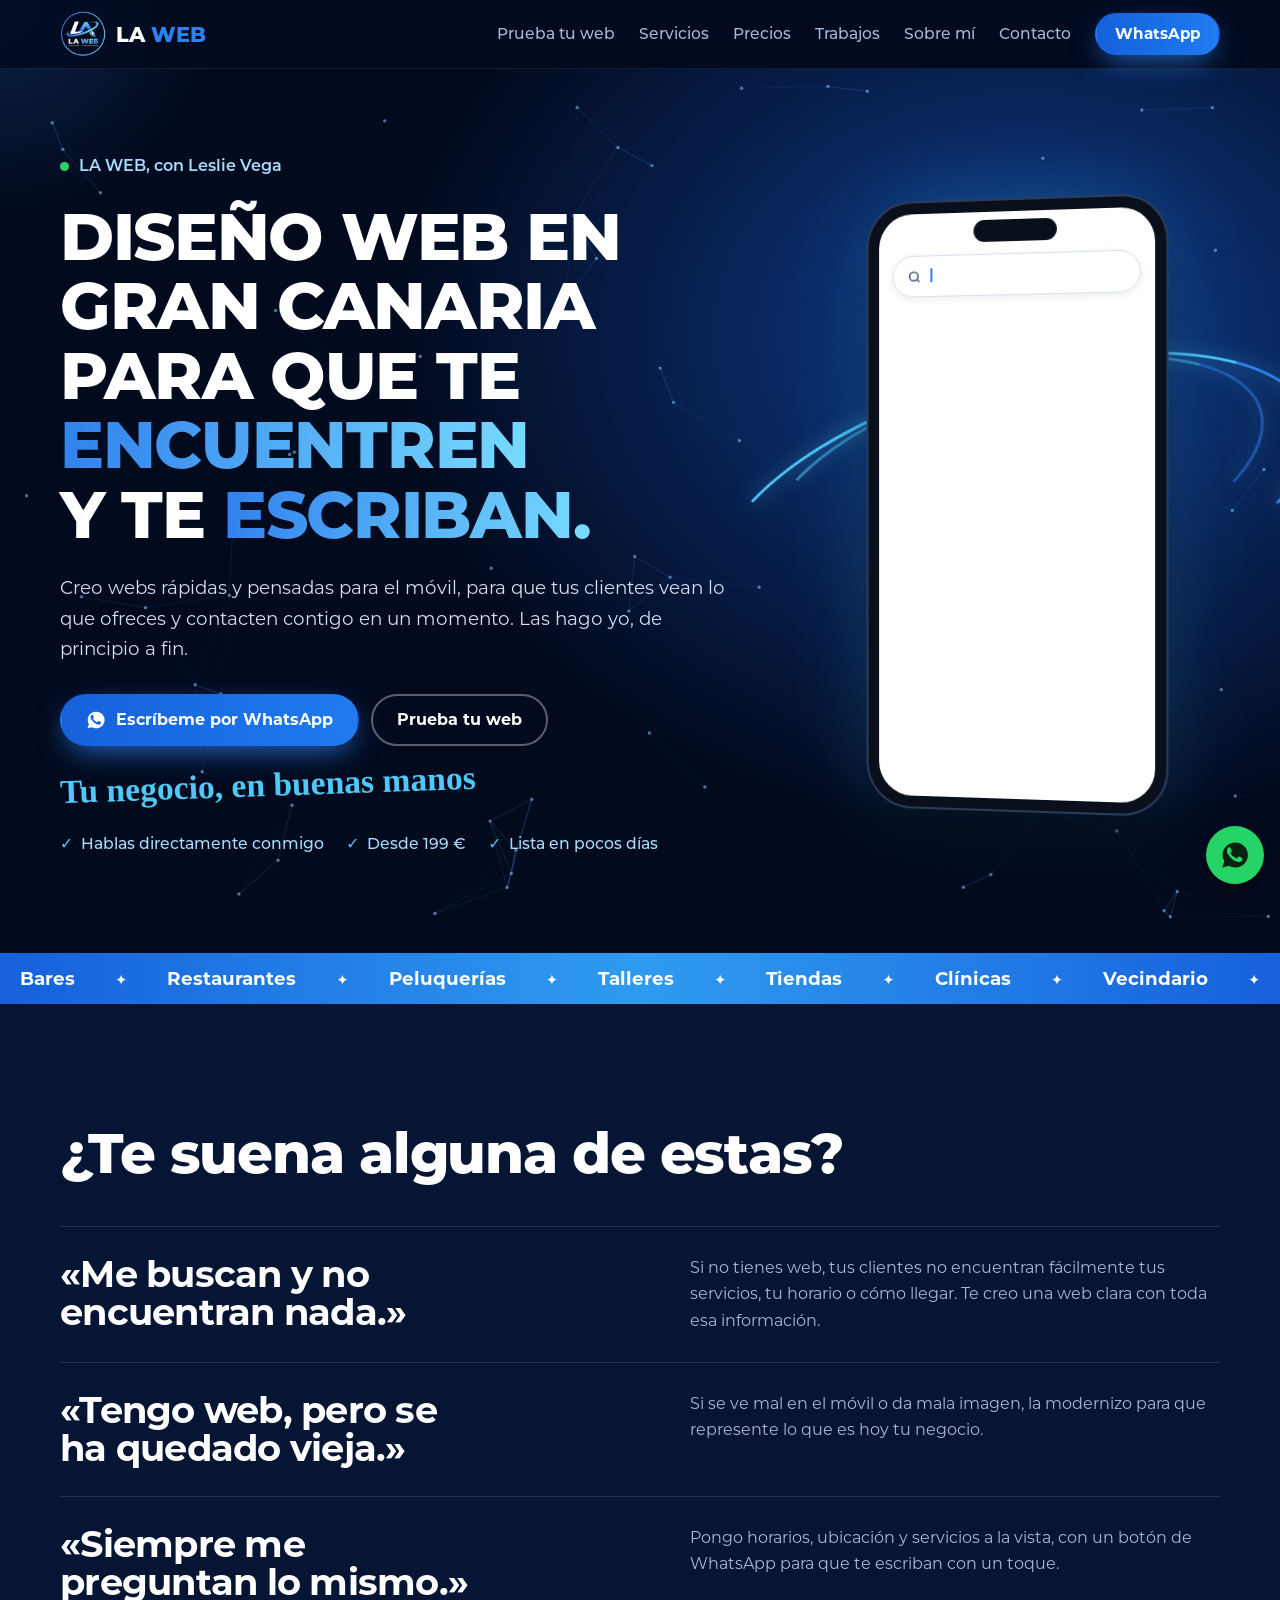
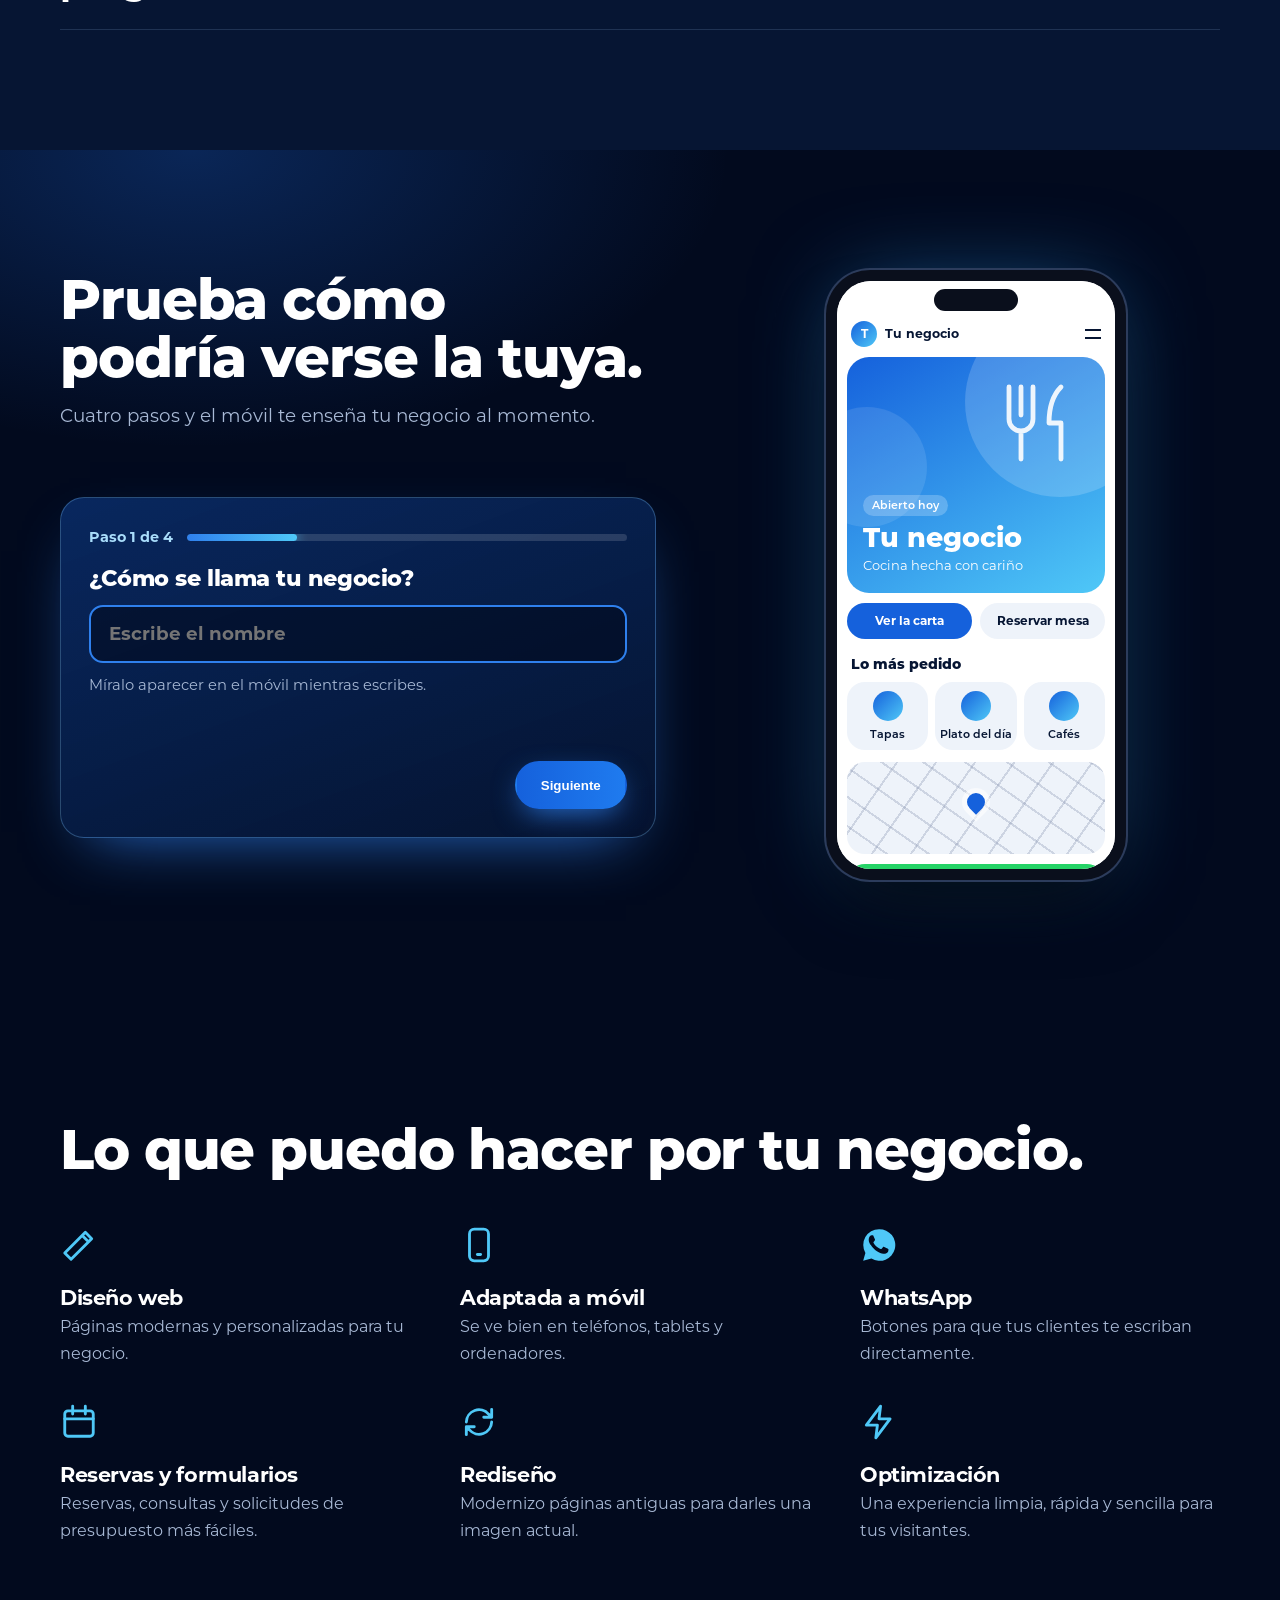
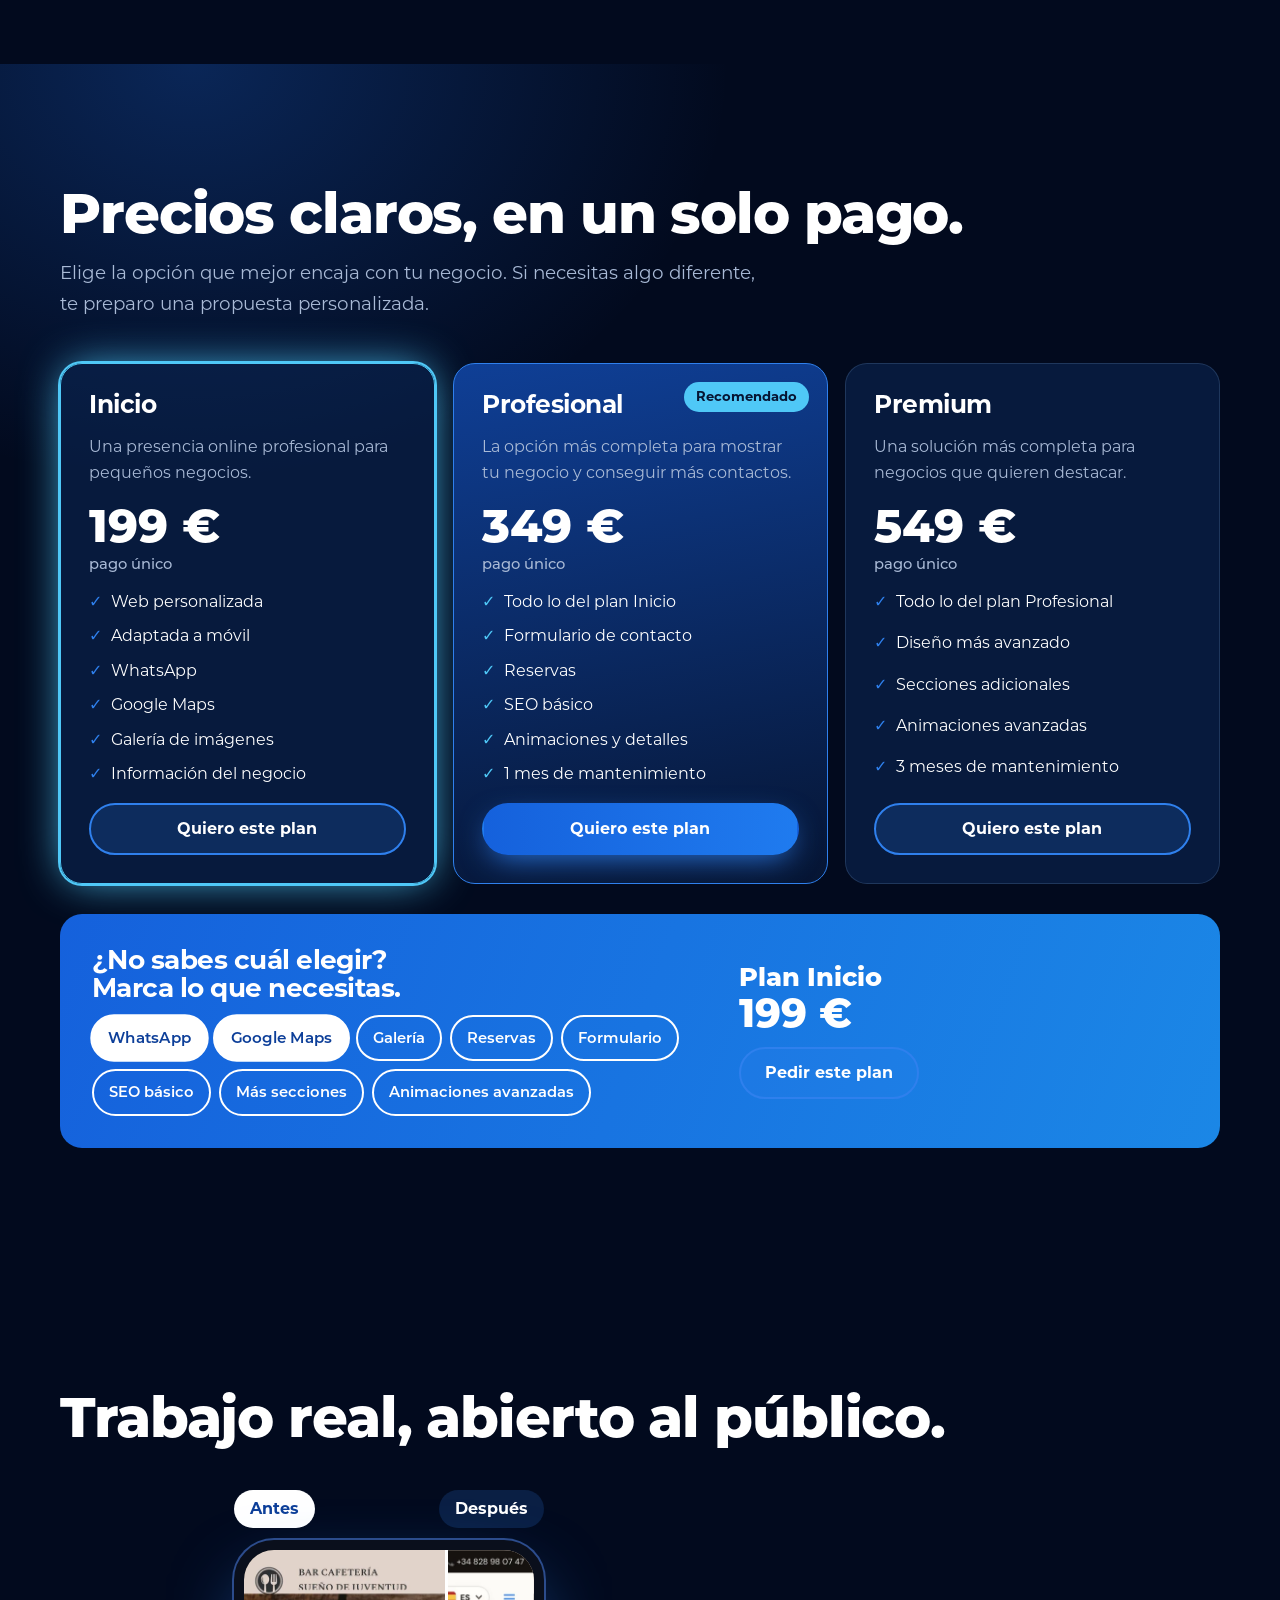
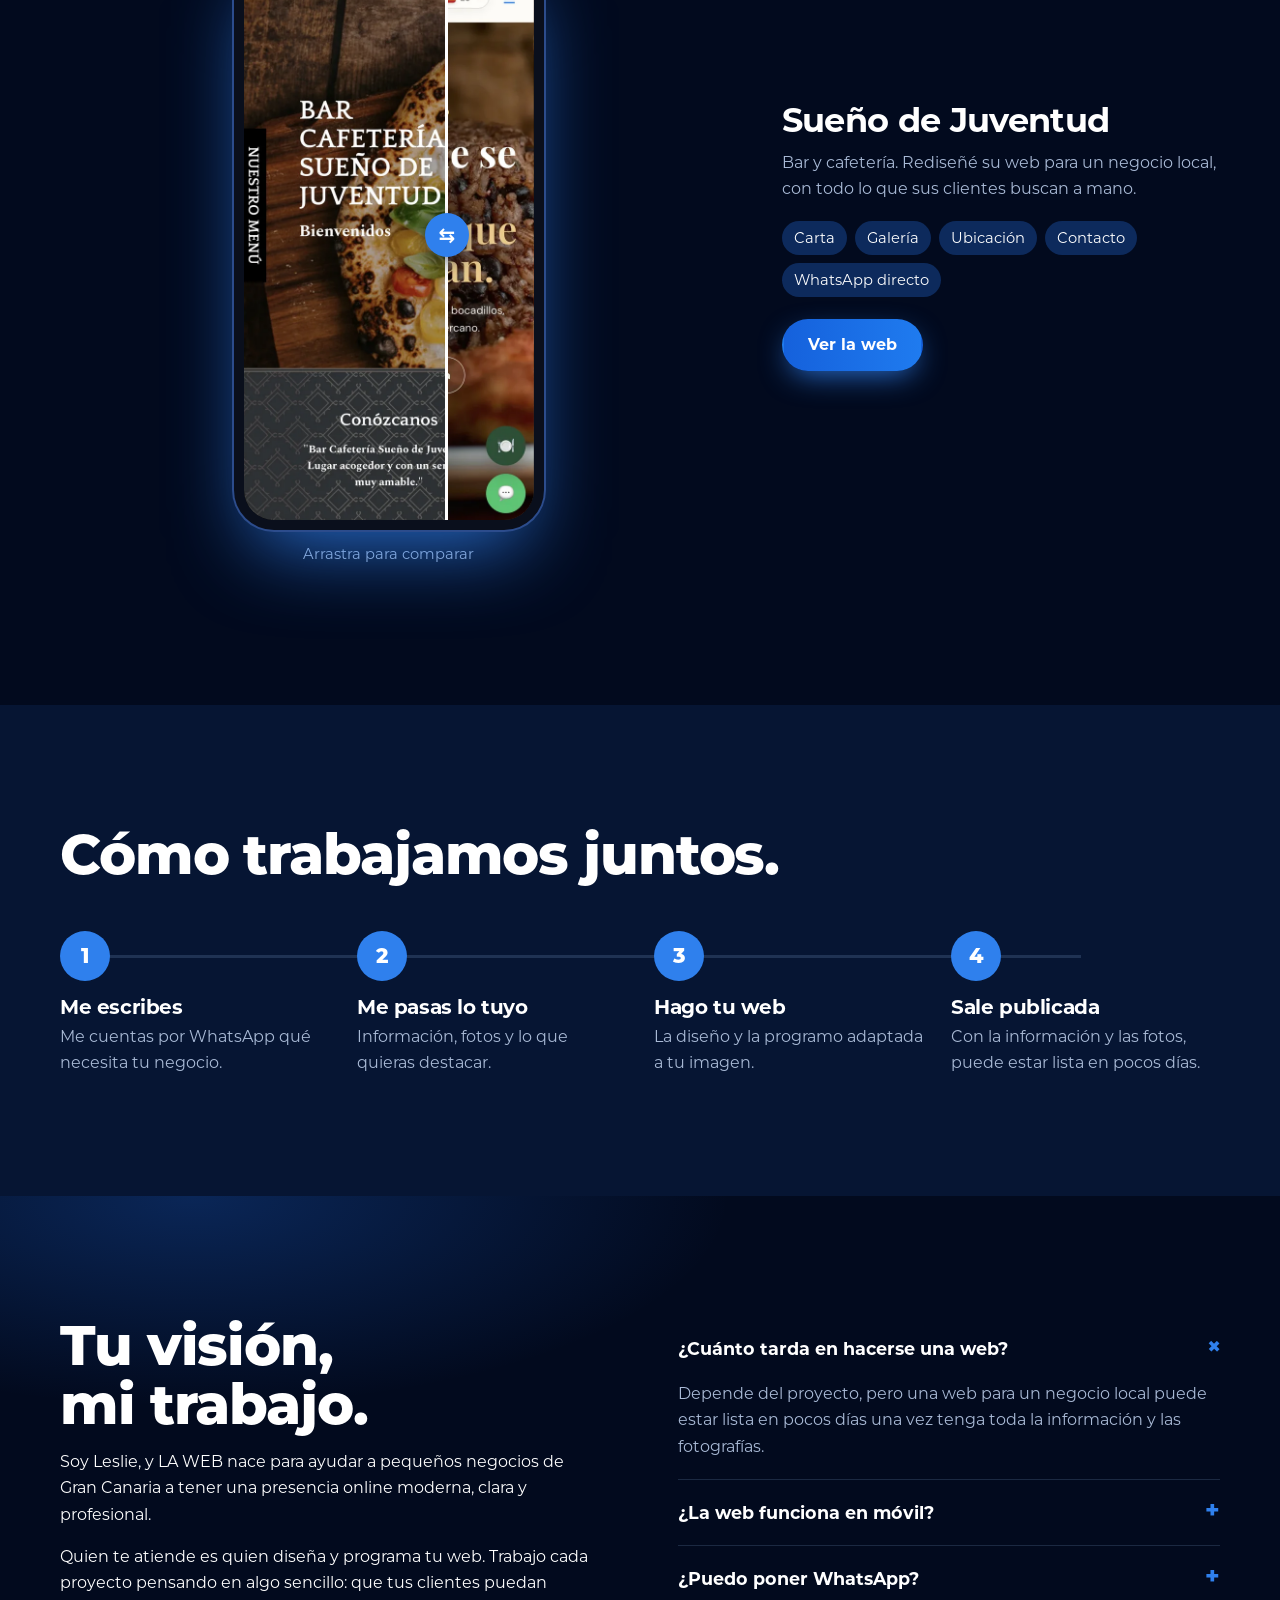
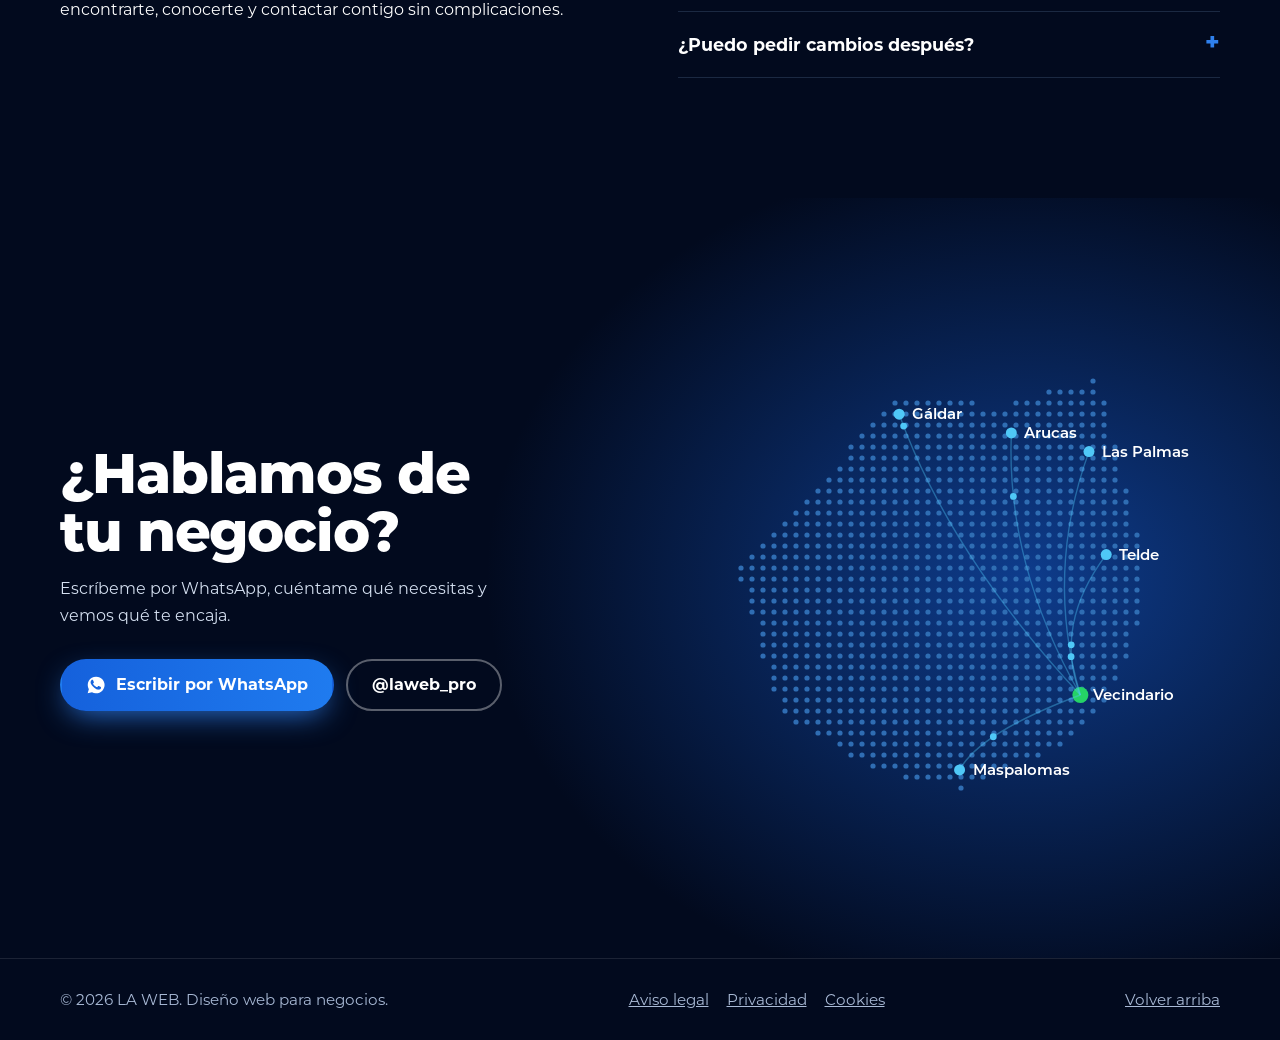
==== commit 77515396: "Añadir páginas legales y cargar las fuentes desde la propia web Co-Authored-By: Claude Opus 5.5 <nor" ====
--- a/index.html
+++ b/index.html
@@ -39,9 +39,13 @@
 }
 </script>
 </head><body>
-<link rel="preconnect" href="https://fonts.googleapis.com">
-<link rel="preconnect" href="https://fonts.gstatic.com" crossorigin>
-<link rel="stylesheet" href="https://fonts.googleapis.com/css2?family=Montserrat:wght@500;600;700;800;900&family=Caveat:wght@700&display=swap">
+<style>
+@font-face{font-family:Montserrat;font-weight:400;font-display:swap;src:url(fonts/Montserrat-Regular.woff2) format("woff2")}
+@font-face{font-family:Montserrat;font-weight:500;font-display:swap;src:url(fonts/Montserrat-Medium.woff2) format("woff2")}
+@font-face{font-family:Montserrat;font-weight:600;font-display:swap;src:url(fonts/Montserrat-SemiBold.woff2) format("woff2")}
+@font-face{font-family:Montserrat;font-weight:700;font-display:swap;src:url(fonts/Montserrat-Bold.woff2) format("woff2")}
+@font-face{font-family:Montserrat;font-weight:800 900;font-display:swap;src:url(fonts/Montserrat-ExtraBold.woff2) format("woff2")}
+</style>
 <style>
 /* Layout: one continuous night-blue world taken from the LA WEB logo and posters, lit by electric-blue glows; the visitor builds a sample site live right after the hero. */
 :root{
@@ -356,6 +360,7 @@
   html{scroll-behavior:auto}
   *,*::before,*::after{animation:none!important;transition:none!important}
 }
+.legal{display:flex;flex-wrap:wrap;gap:8px 18px}
 </style>
 
 <div id="progress"></div>
@@ -593,7 +598,7 @@
 </section>
 </main>
 
-<footer><div class="wrap"><span>© 2026 LA WEB. Diseño web para negocios.</span><a href="#inicio">Volver arriba</a></div></footer>
+<footer><div class="wrap"><span>© 2026 LA WEB. Diseño web para negocios.</span><nav class="legal" aria-label="Legal"><a href="aviso-legal.html">Aviso legal</a><a href="privacidad.html">Privacidad</a><a href="cookies.html">Cookies</a></nav><a href="#inicio">Volver arriba</a></div></footer>
 <a class="float" href="https://wa.me/34643334639" aria-label="Escribir por WhatsApp"><svg viewBox="0 0 24 24" fill="currentColor" aria-hidden="true"><use href="#wa"/></svg></a>
 
 <svg width="0" height="0" style="position:absolute" aria-hidden="true"><defs><symbol id="wa" viewBox="0 0 24 24"><path d="M12 2a10 10 0 0 0-8.6 15L2 22l5.2-1.4A10 10 0 1 0 12 2Zm5.8 14.1c-.2.7-1.4 1.3-2 1.4-.5.1-1.2.1-1.9-.1-.4-.1-1-.3-1.8-.7-3.1-1.3-5.1-4.5-5.3-4.7-.2-.2-1.3-1.7-1.3-3.2s.8-2.3 1-2.6c.3-.3.6-.4.8-.4h.6c.2 0 .4 0 .6.5l.9 2.1c.1.2.1.4 0 .6l-.3.5-.4.5c-.2.2-.3.4-.1.7.2.3.8 1.4 1.8 2.2 1.2 1.1 2.3 1.4 2.6 1.6.3.1.5.1.7-.1l.9-1.1c.2-.3.4-.2.7-.1l2 1c.3.1.5.2.6.3.1.2.1.8-.1 1.5Z"/></symbol></defs></svg>
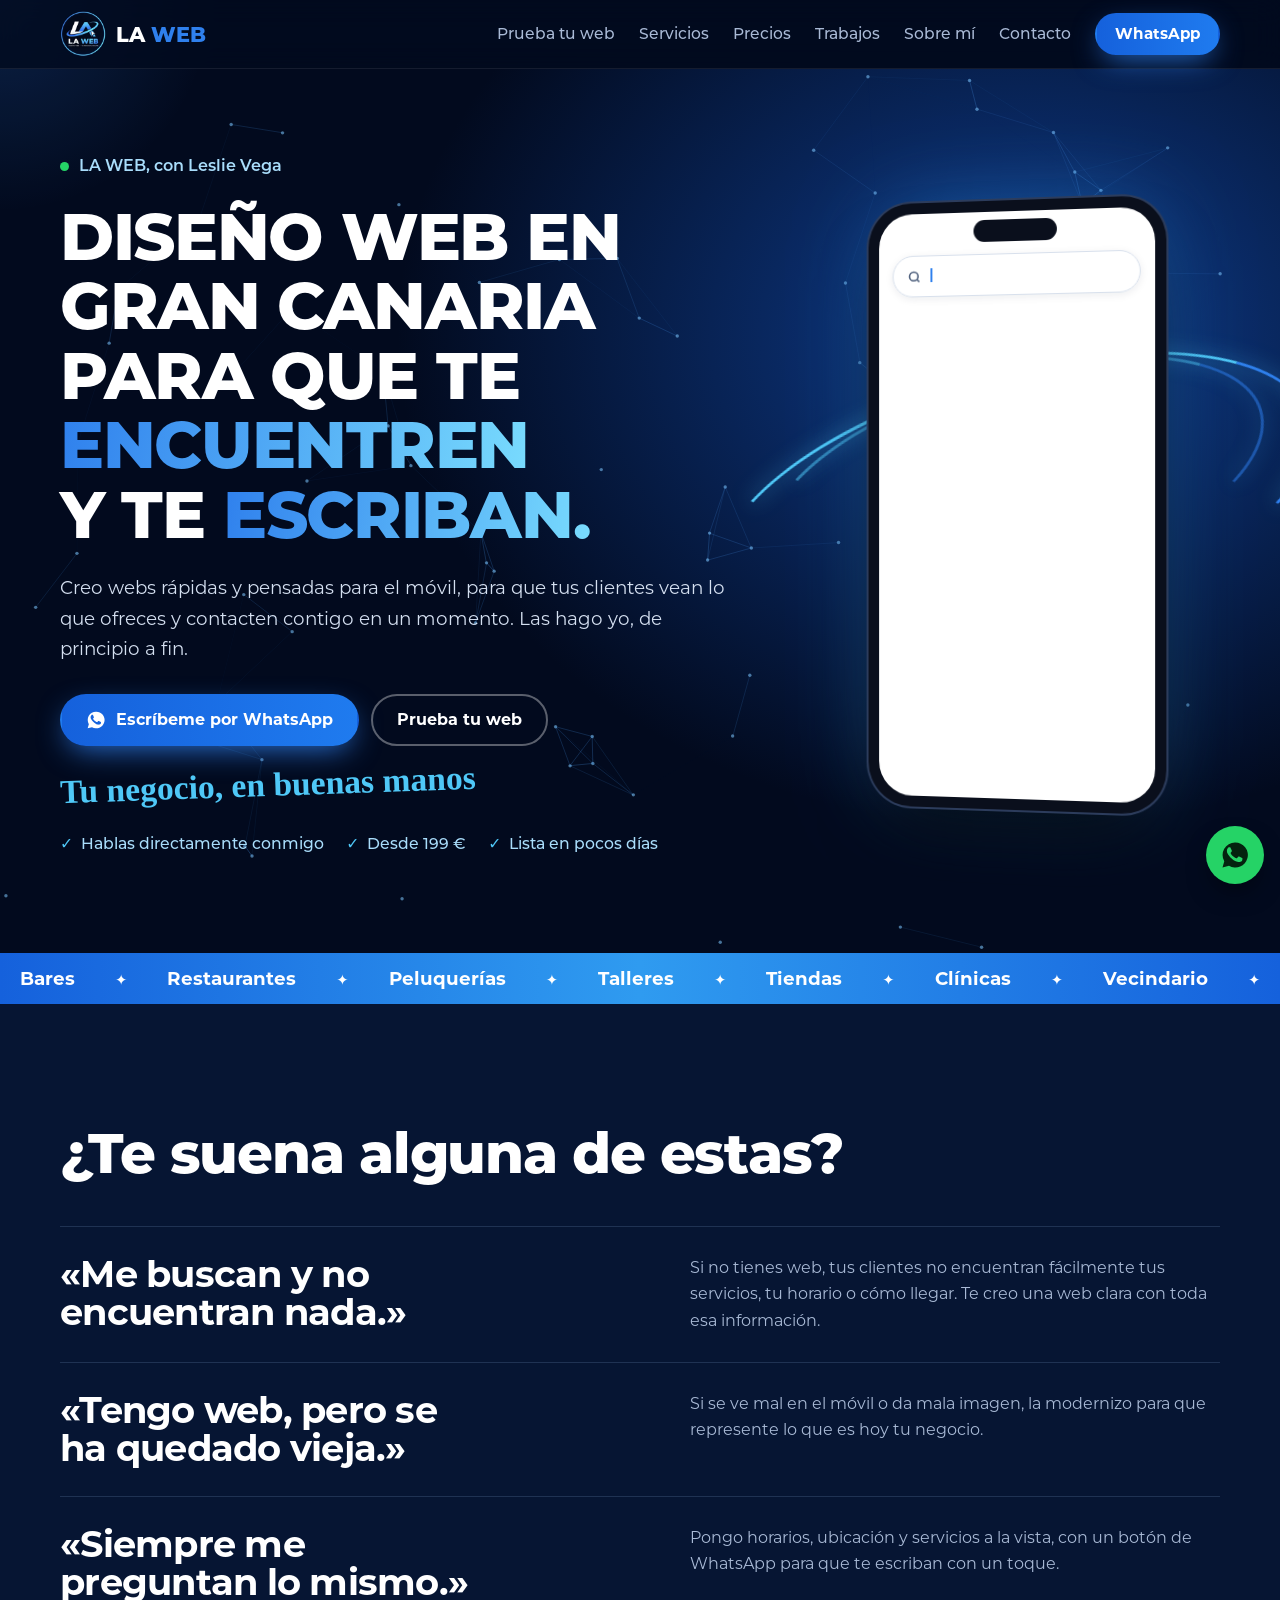
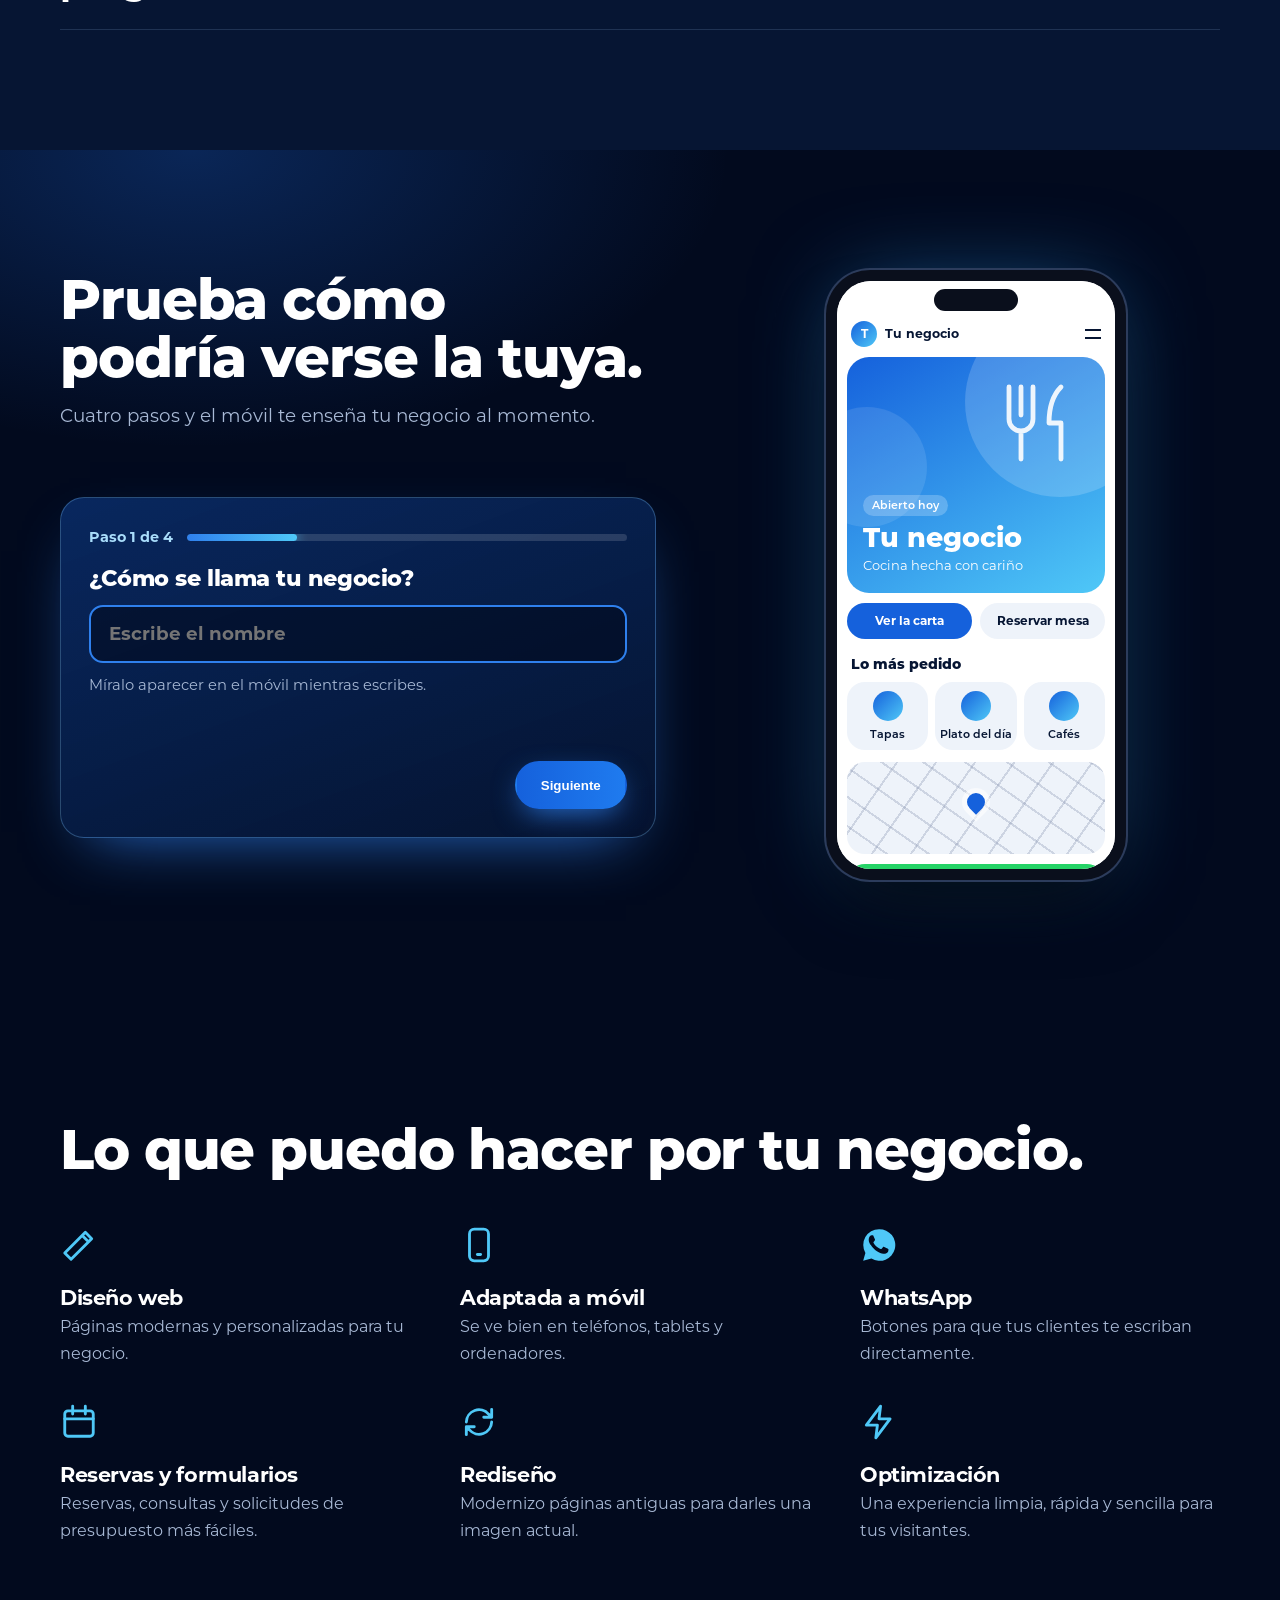
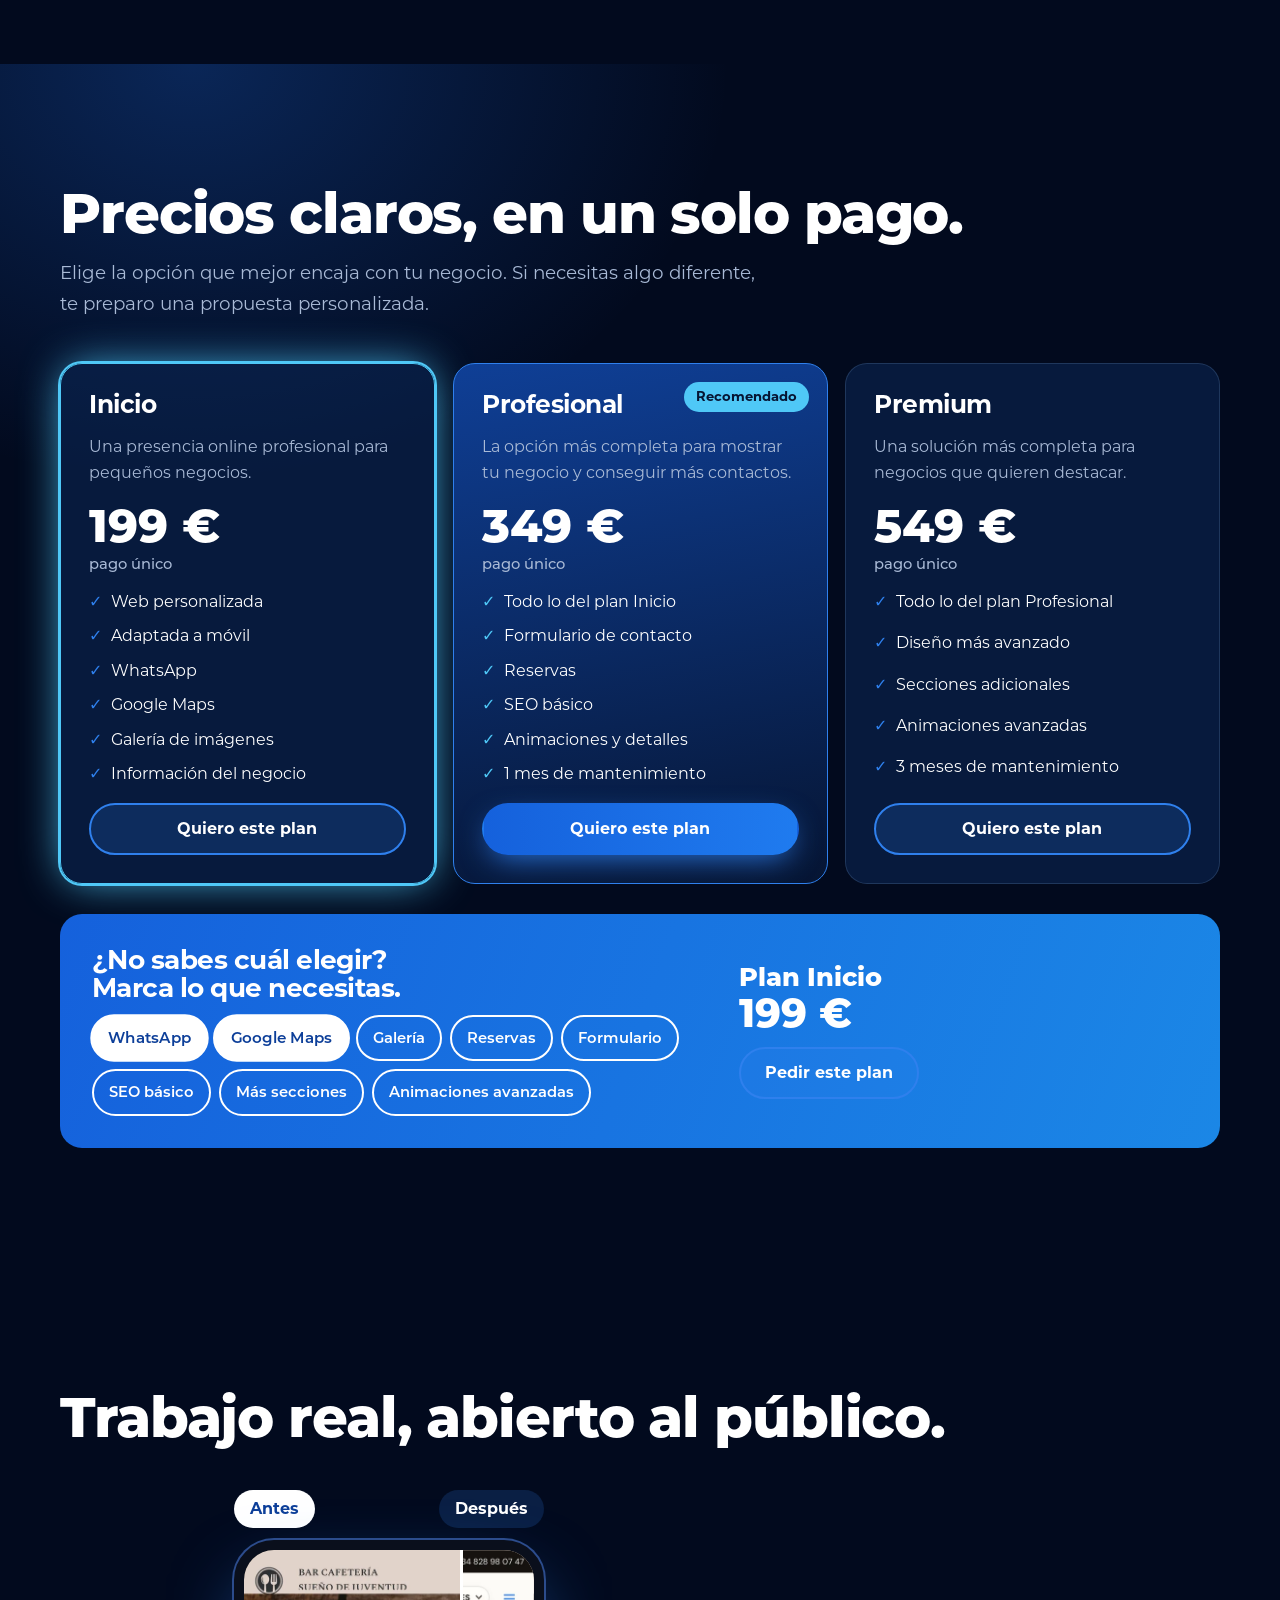
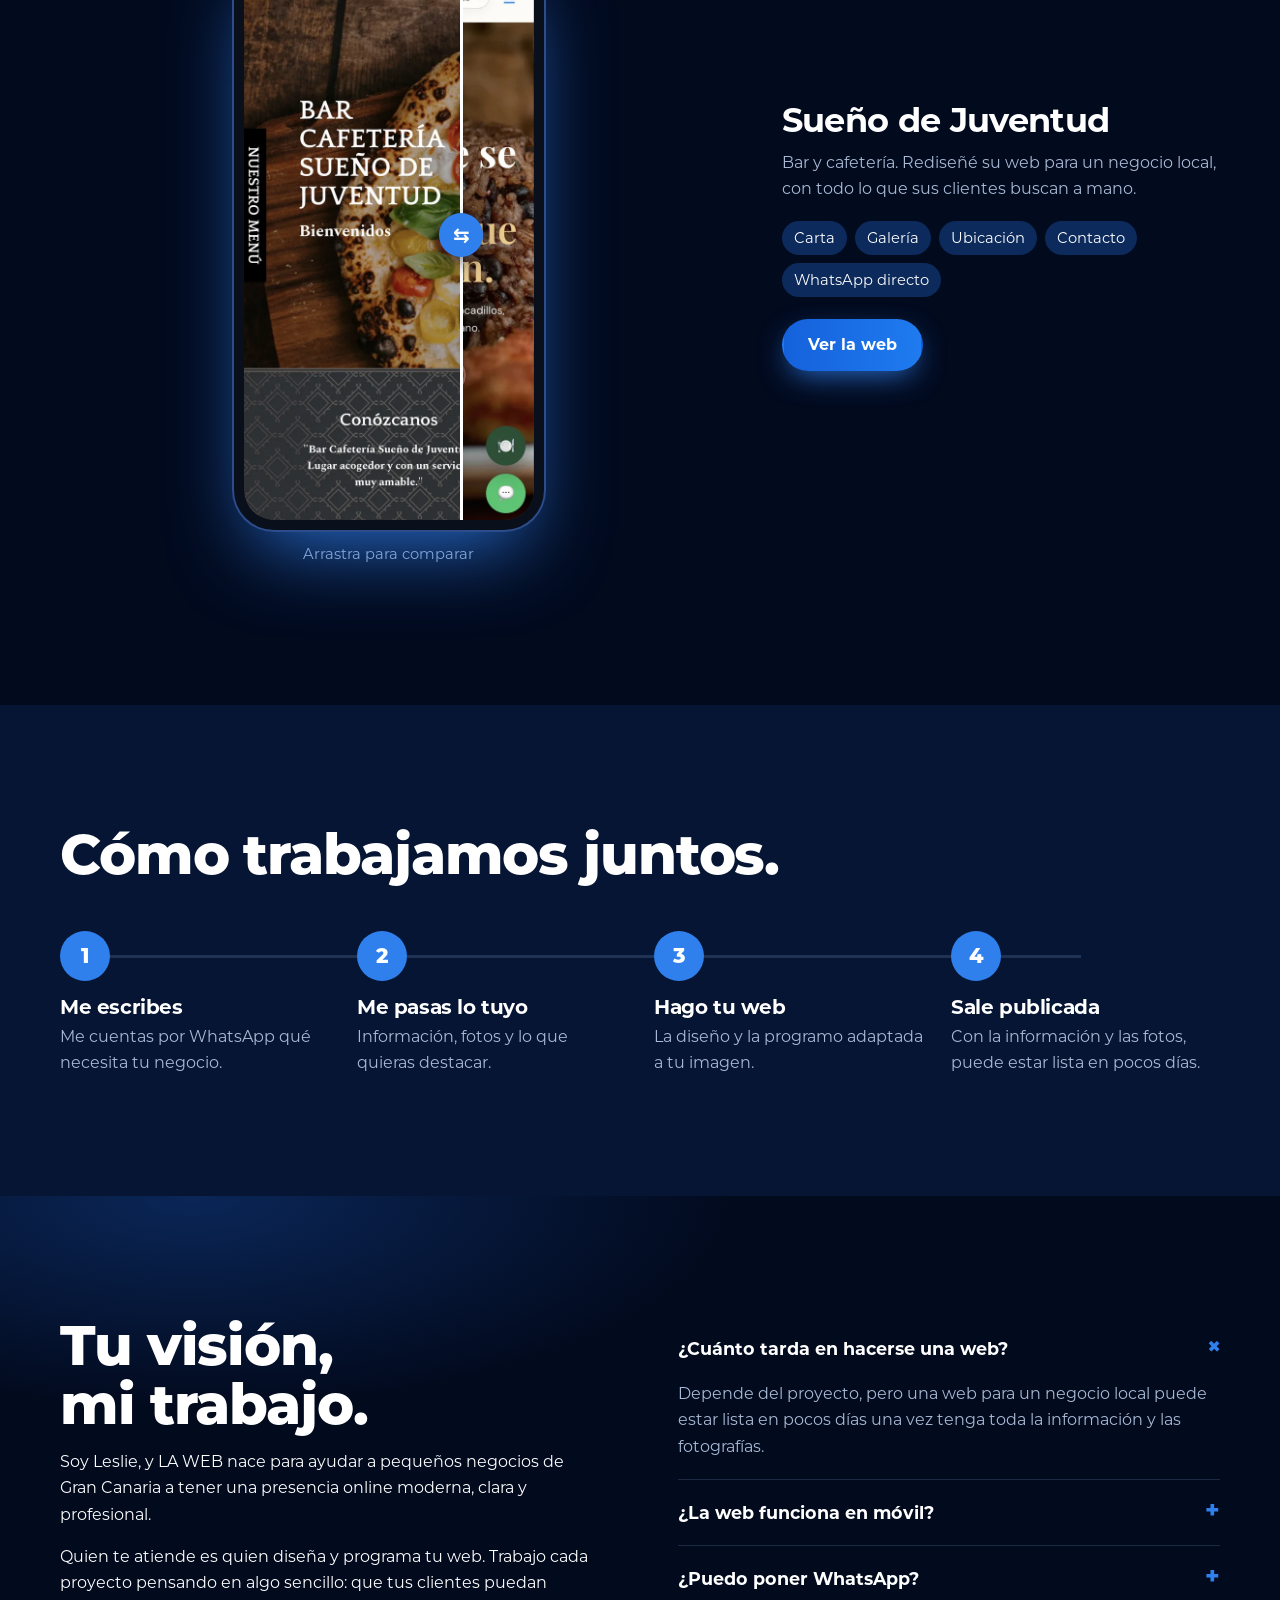
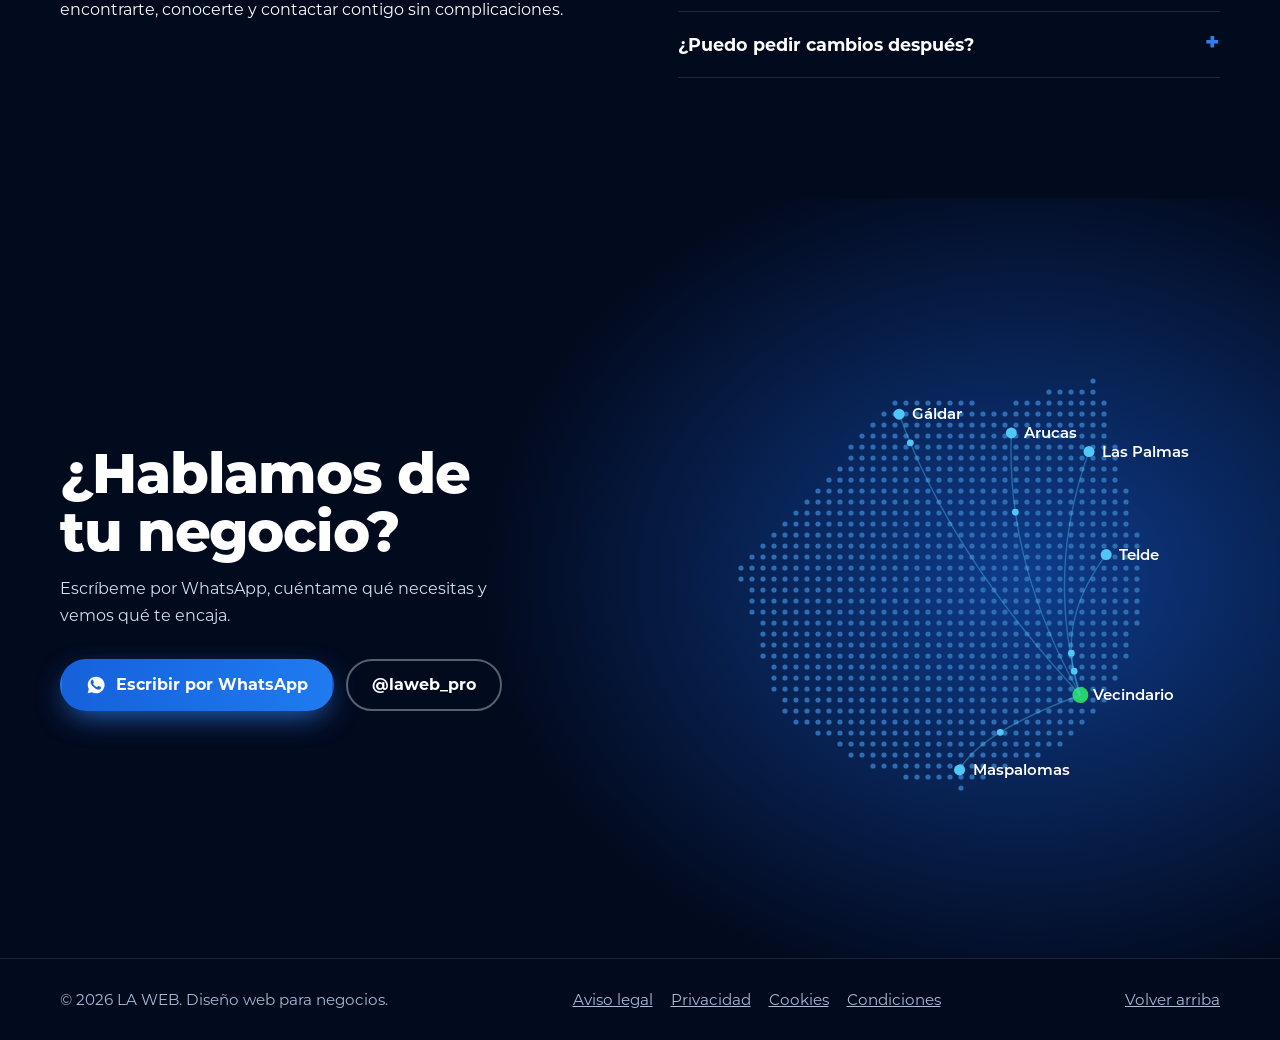
==== commit 46358900: "Añadir condiciones de contratación Co-Authored-By: Claude Opus 5.5 <noreply@anthropic.com> Claude-Se" ====
--- a/index.html
+++ b/index.html
@@ -598,7 +598,7 @@
 </section>
 </main>
 
-<footer><div class="wrap"><span>© 2026 LA WEB. Diseño web para negocios.</span><nav class="legal" aria-label="Legal"><a href="aviso-legal.html">Aviso legal</a><a href="privacidad.html">Privacidad</a><a href="cookies.html">Cookies</a></nav><a href="#inicio">Volver arriba</a></div></footer>
+<footer><div class="wrap"><span>© 2026 LA WEB. Diseño web para negocios.</span><nav class="legal" aria-label="Legal"><a href="aviso-legal.html">Aviso legal</a><a href="privacidad.html">Privacidad</a><a href="cookies.html">Cookies</a><a href="condiciones.html">Condiciones</a></nav><a href="#inicio">Volver arriba</a></div></footer>
 <a class="float" href="https://wa.me/34643334639" aria-label="Escribir por WhatsApp"><svg viewBox="0 0 24 24" fill="currentColor" aria-hidden="true"><use href="#wa"/></svg></a>
 
 <svg width="0" height="0" style="position:absolute" aria-hidden="true"><defs><symbol id="wa" viewBox="0 0 24 24"><path d="M12 2a10 10 0 0 0-8.6 15L2 22l5.2-1.4A10 10 0 1 0 12 2Zm5.8 14.1c-.2.7-1.4 1.3-2 1.4-.5.1-1.2.1-1.9-.1-.4-.1-1-.3-1.8-.7-3.1-1.3-5.1-4.5-5.3-4.7-.2-.2-1.3-1.7-1.3-3.2s.8-2.3 1-2.6c.3-.3.6-.4.8-.4h.6c.2 0 .4 0 .6.5l.9 2.1c.1.2.1.4 0 .6l-.3.5-.4.5c-.2.2-.3.4-.1.7.2.3.8 1.4 1.8 2.2 1.2 1.1 2.3 1.4 2.6 1.6.3.1.5.1.7-.1l.9-1.1c.2-.3.4-.2.7-.1l2 1c.3.1.5.2.6.3.1.2.1.8-.1 1.5Z"/></symbol></defs></svg>
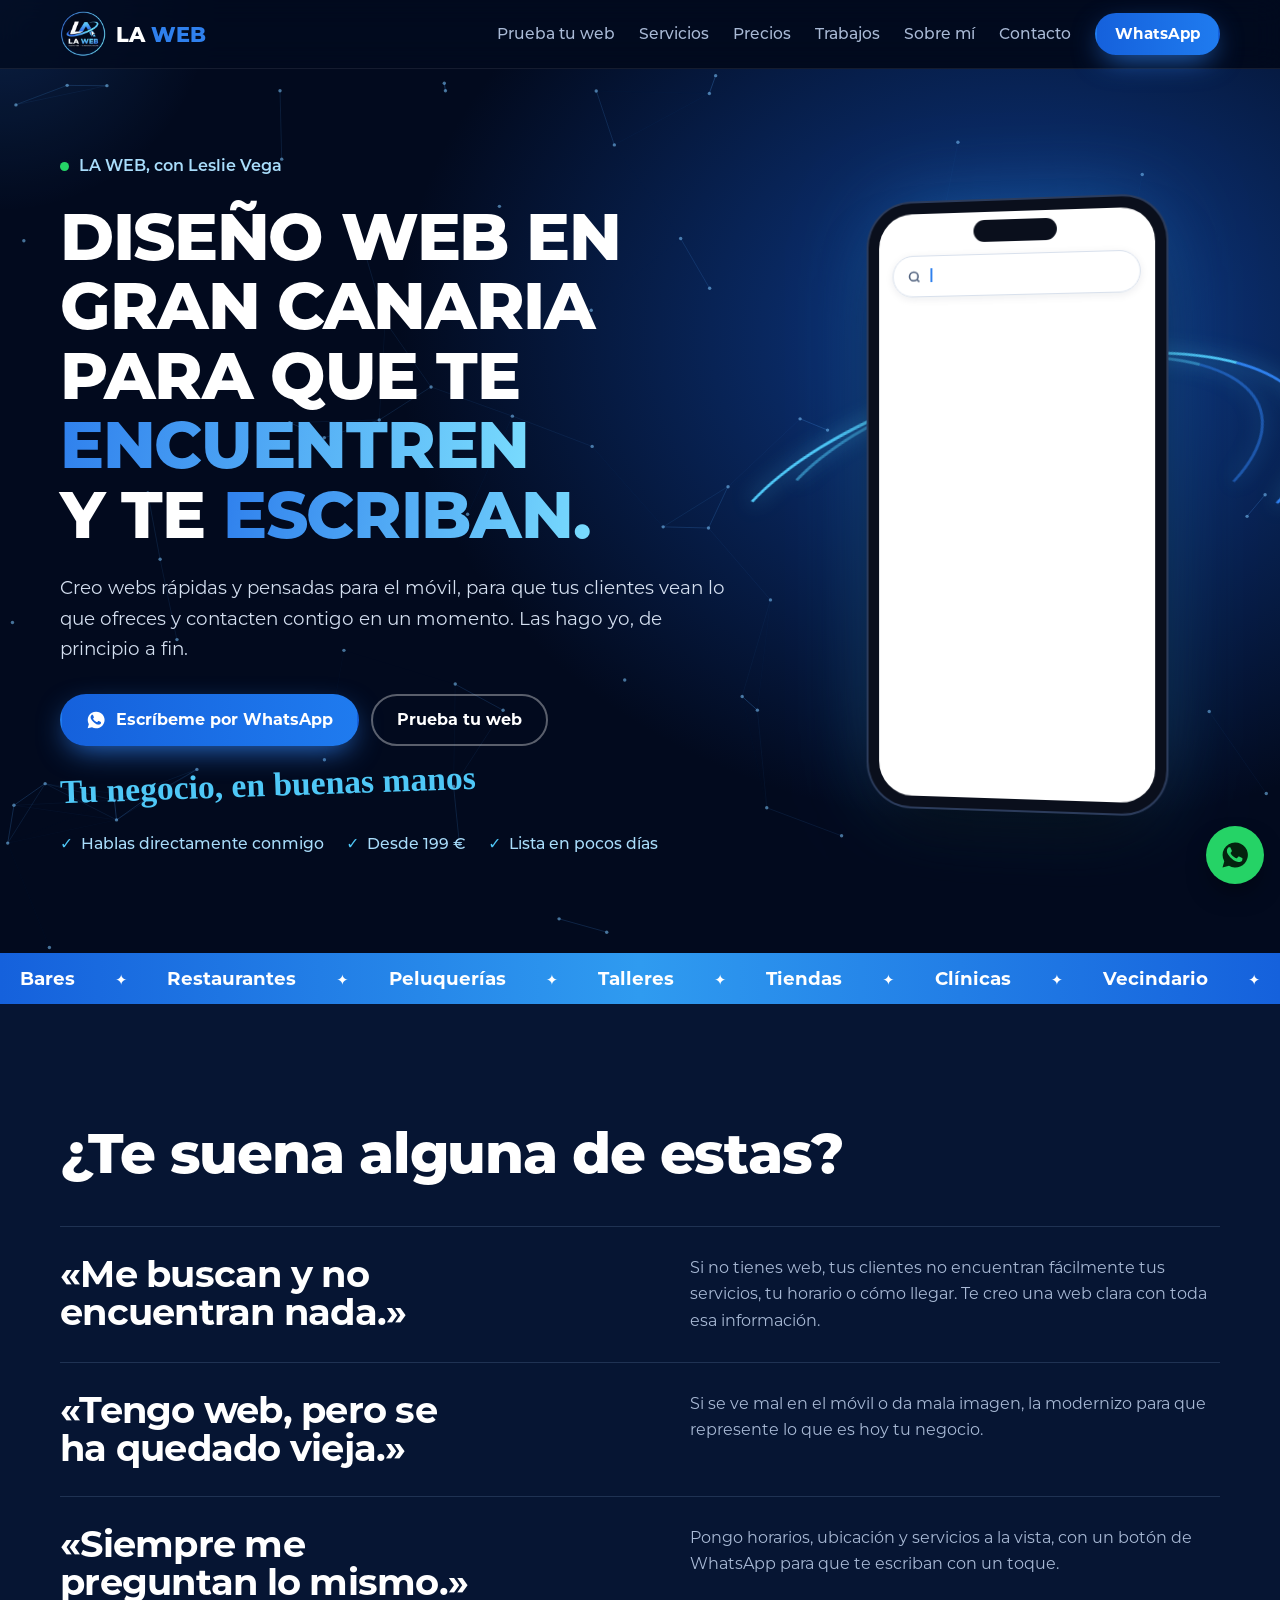
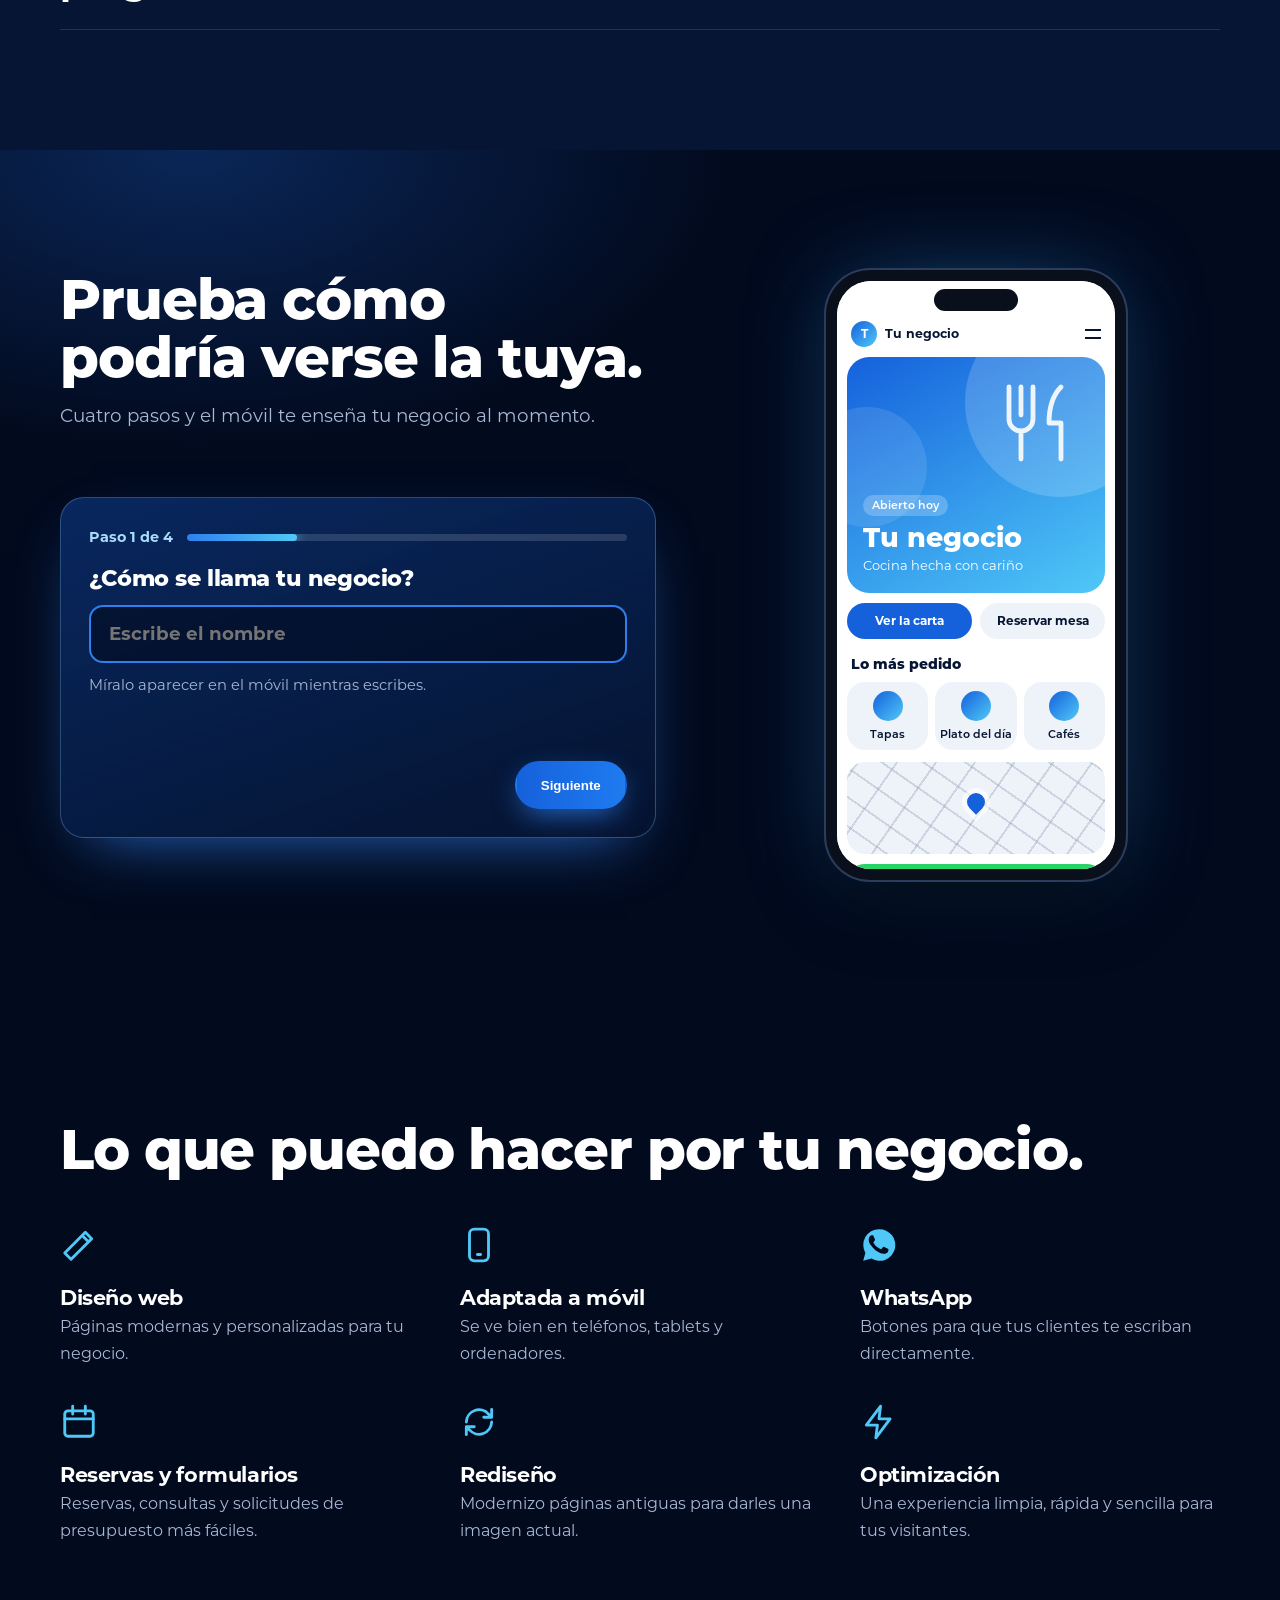
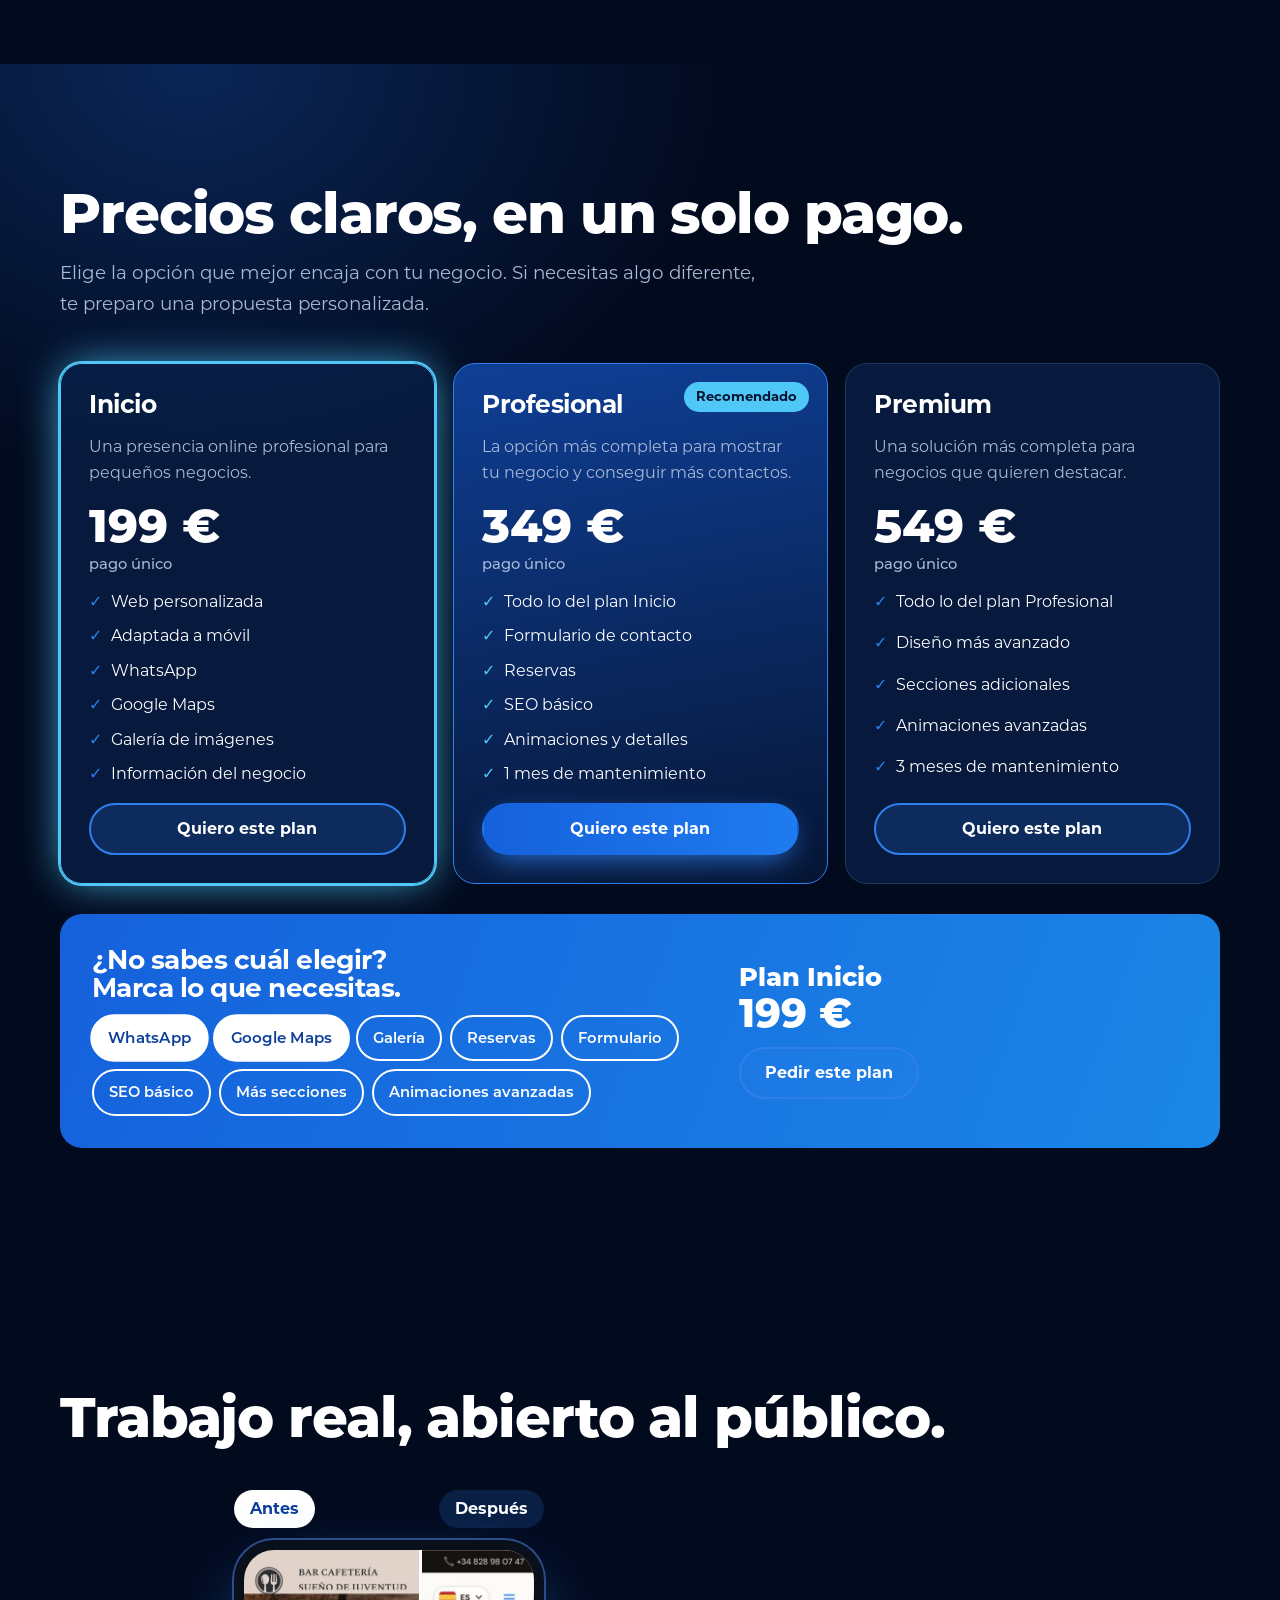
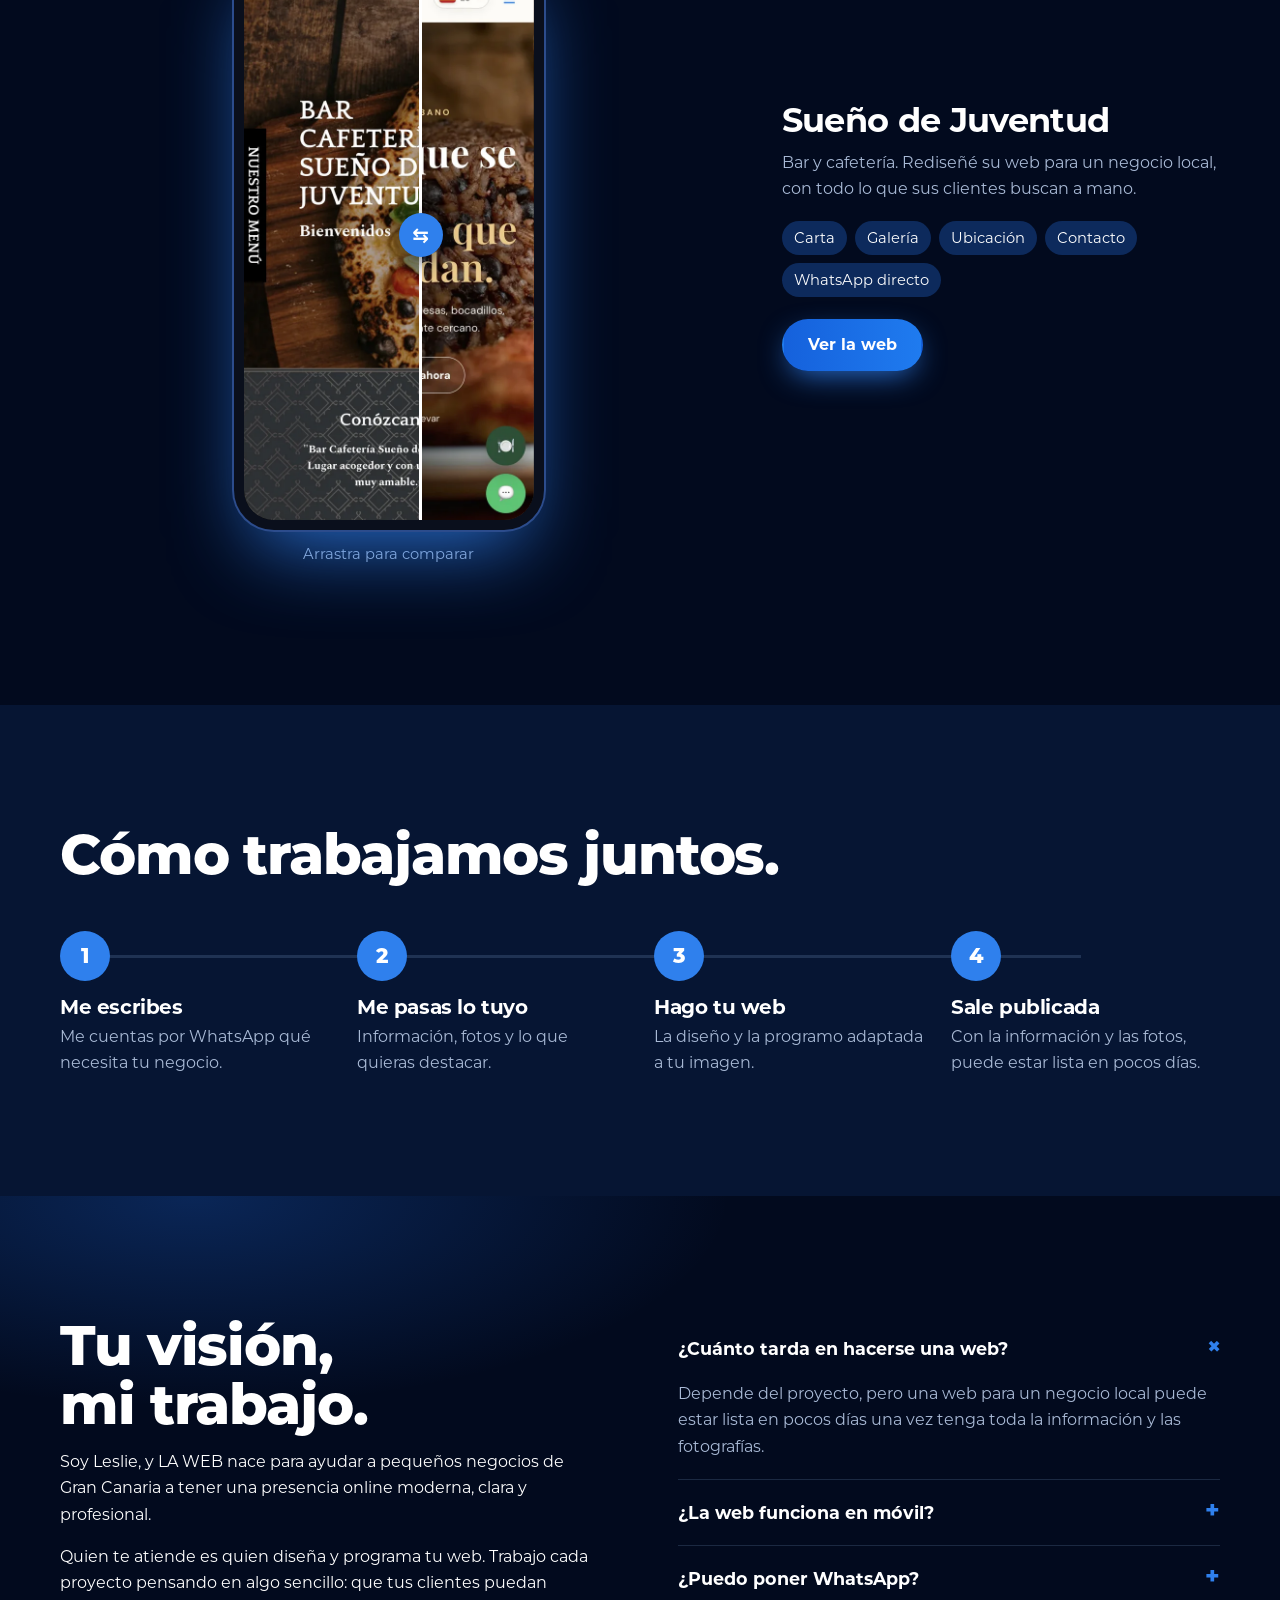
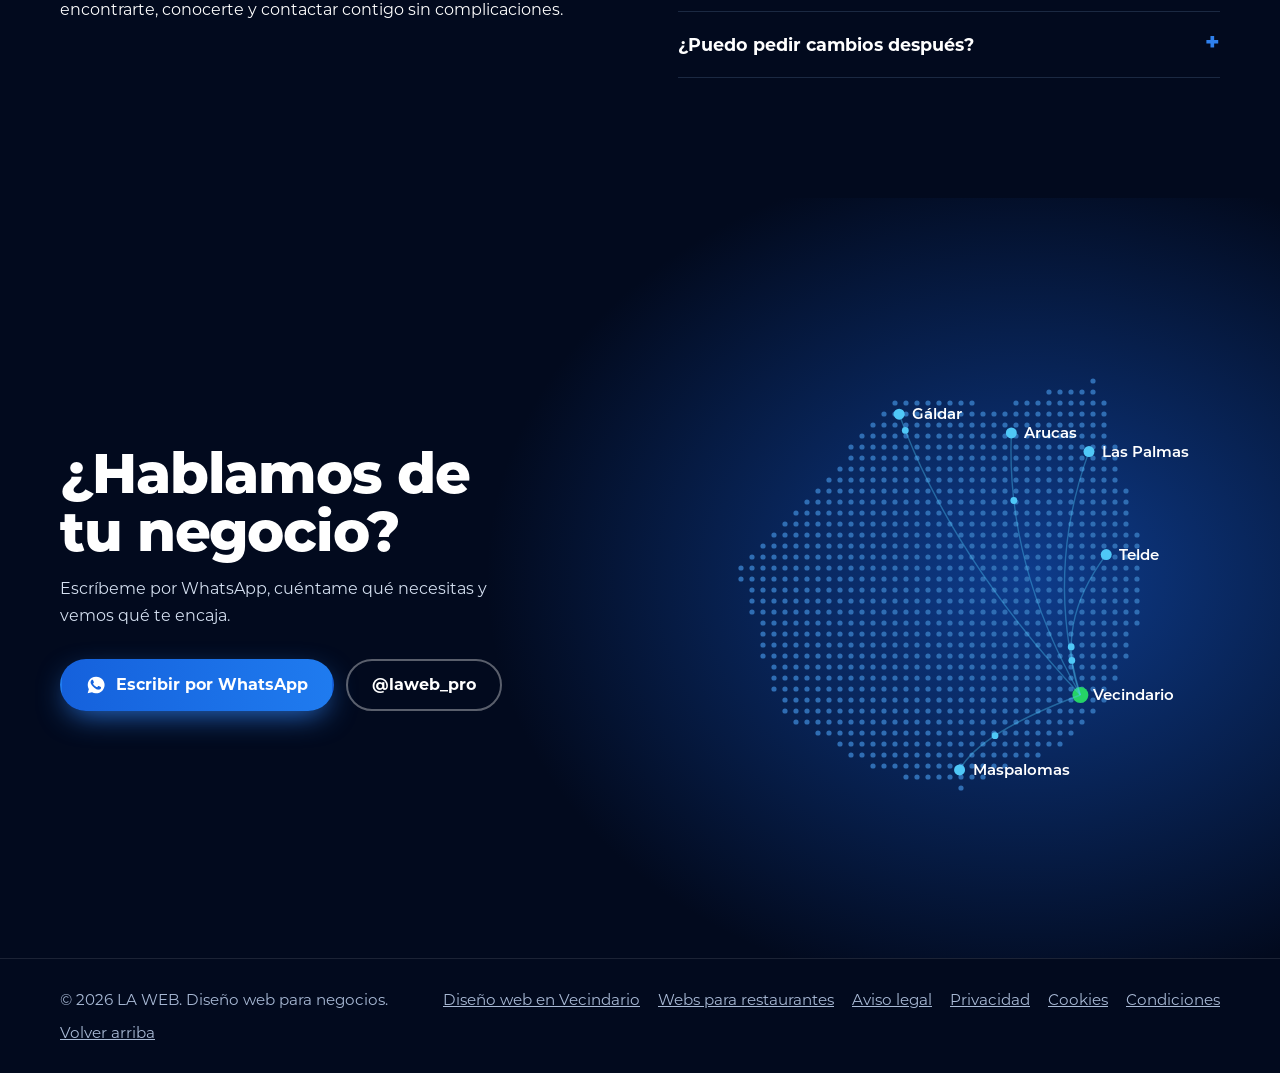
==== commit ded79702: "Añadir páginas de Vecindario y restaurantes para Google Co-Authored-By: Claude Opus 5.5 <noreply@ant" ====
--- a/index.html
+++ b/index.html
@@ -598,7 +598,7 @@
 </section>
 </main>
 
-<footer><div class="wrap"><span>© 2026 LA WEB. Diseño web para negocios.</span><nav class="legal" aria-label="Legal"><a href="aviso-legal.html">Aviso legal</a><a href="privacidad.html">Privacidad</a><a href="cookies.html">Cookies</a><a href="condiciones.html">Condiciones</a></nav><a href="#inicio">Volver arriba</a></div></footer>
+<footer><div class="wrap"><span>© 2026 LA WEB. Diseño web para negocios.</span><nav class="legal" aria-label="Legal"><a href="diseno-web-vecindario.html">Diseño web en Vecindario</a><a href="paginas-web-restaurantes.html">Webs para restaurantes</a><a href="aviso-legal.html">Aviso legal</a><a href="privacidad.html">Privacidad</a><a href="cookies.html">Cookies</a><a href="condiciones.html">Condiciones</a></nav><a href="#inicio">Volver arriba</a></div></footer>
 <a class="float" href="https://wa.me/34643334639" aria-label="Escribir por WhatsApp"><svg viewBox="0 0 24 24" fill="currentColor" aria-hidden="true"><use href="#wa"/></svg></a>
 
 <svg width="0" height="0" style="position:absolute" aria-hidden="true"><defs><symbol id="wa" viewBox="0 0 24 24"><path d="M12 2a10 10 0 0 0-8.6 15L2 22l5.2-1.4A10 10 0 1 0 12 2Zm5.8 14.1c-.2.7-1.4 1.3-2 1.4-.5.1-1.2.1-1.9-.1-.4-.1-1-.3-1.8-.7-3.1-1.3-5.1-4.5-5.3-4.7-.2-.2-1.3-1.7-1.3-3.2s.8-2.3 1-2.6c.3-.3.6-.4.8-.4h.6c.2 0 .4 0 .6.5l.9 2.1c.1.2.1.4 0 .6l-.3.5-.4.5c-.2.2-.3.4-.1.7.2.3.8 1.4 1.8 2.2 1.2 1.1 2.3 1.4 2.6 1.6.3.1.5.1.7-.1l.9-1.1c.2-.3.4-.2.7-.1l2 1c.3.1.5.2.6.3.1.2.1.8-.1 1.5Z"/></symbol></defs></svg>
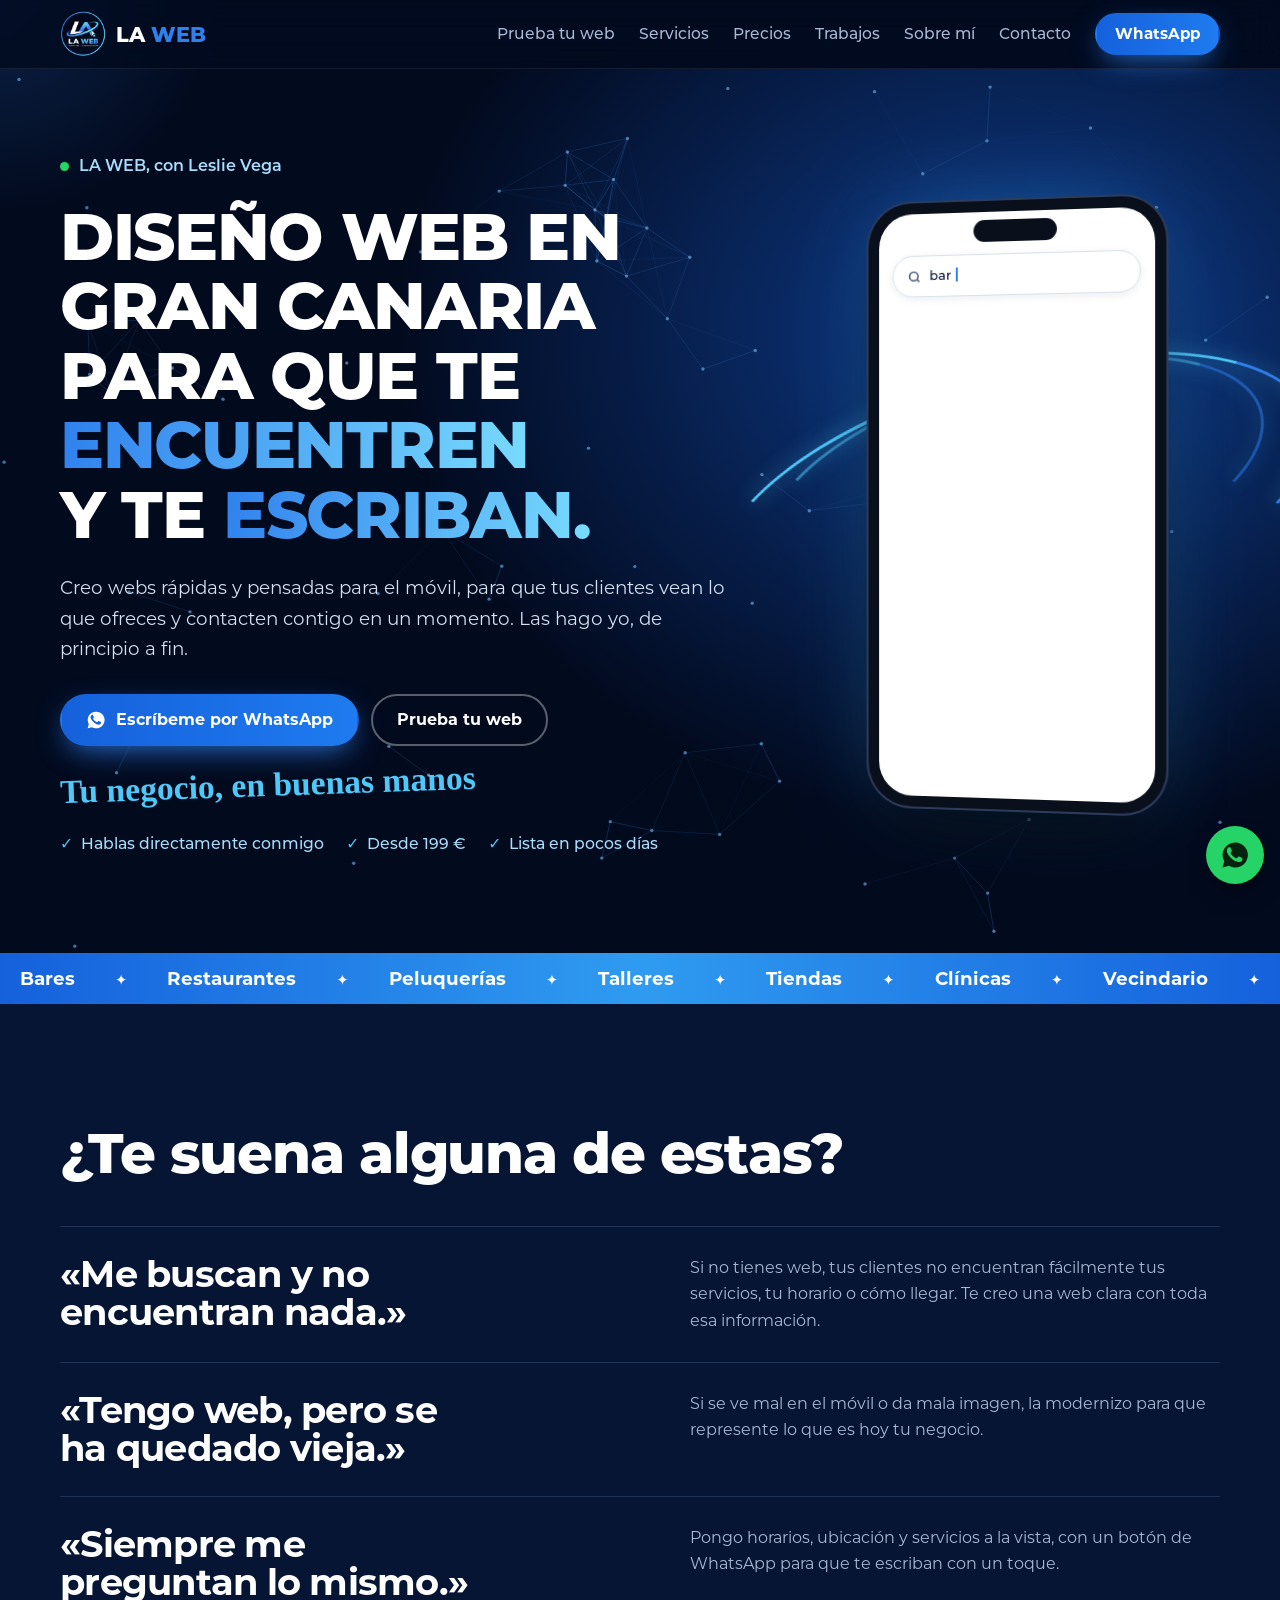
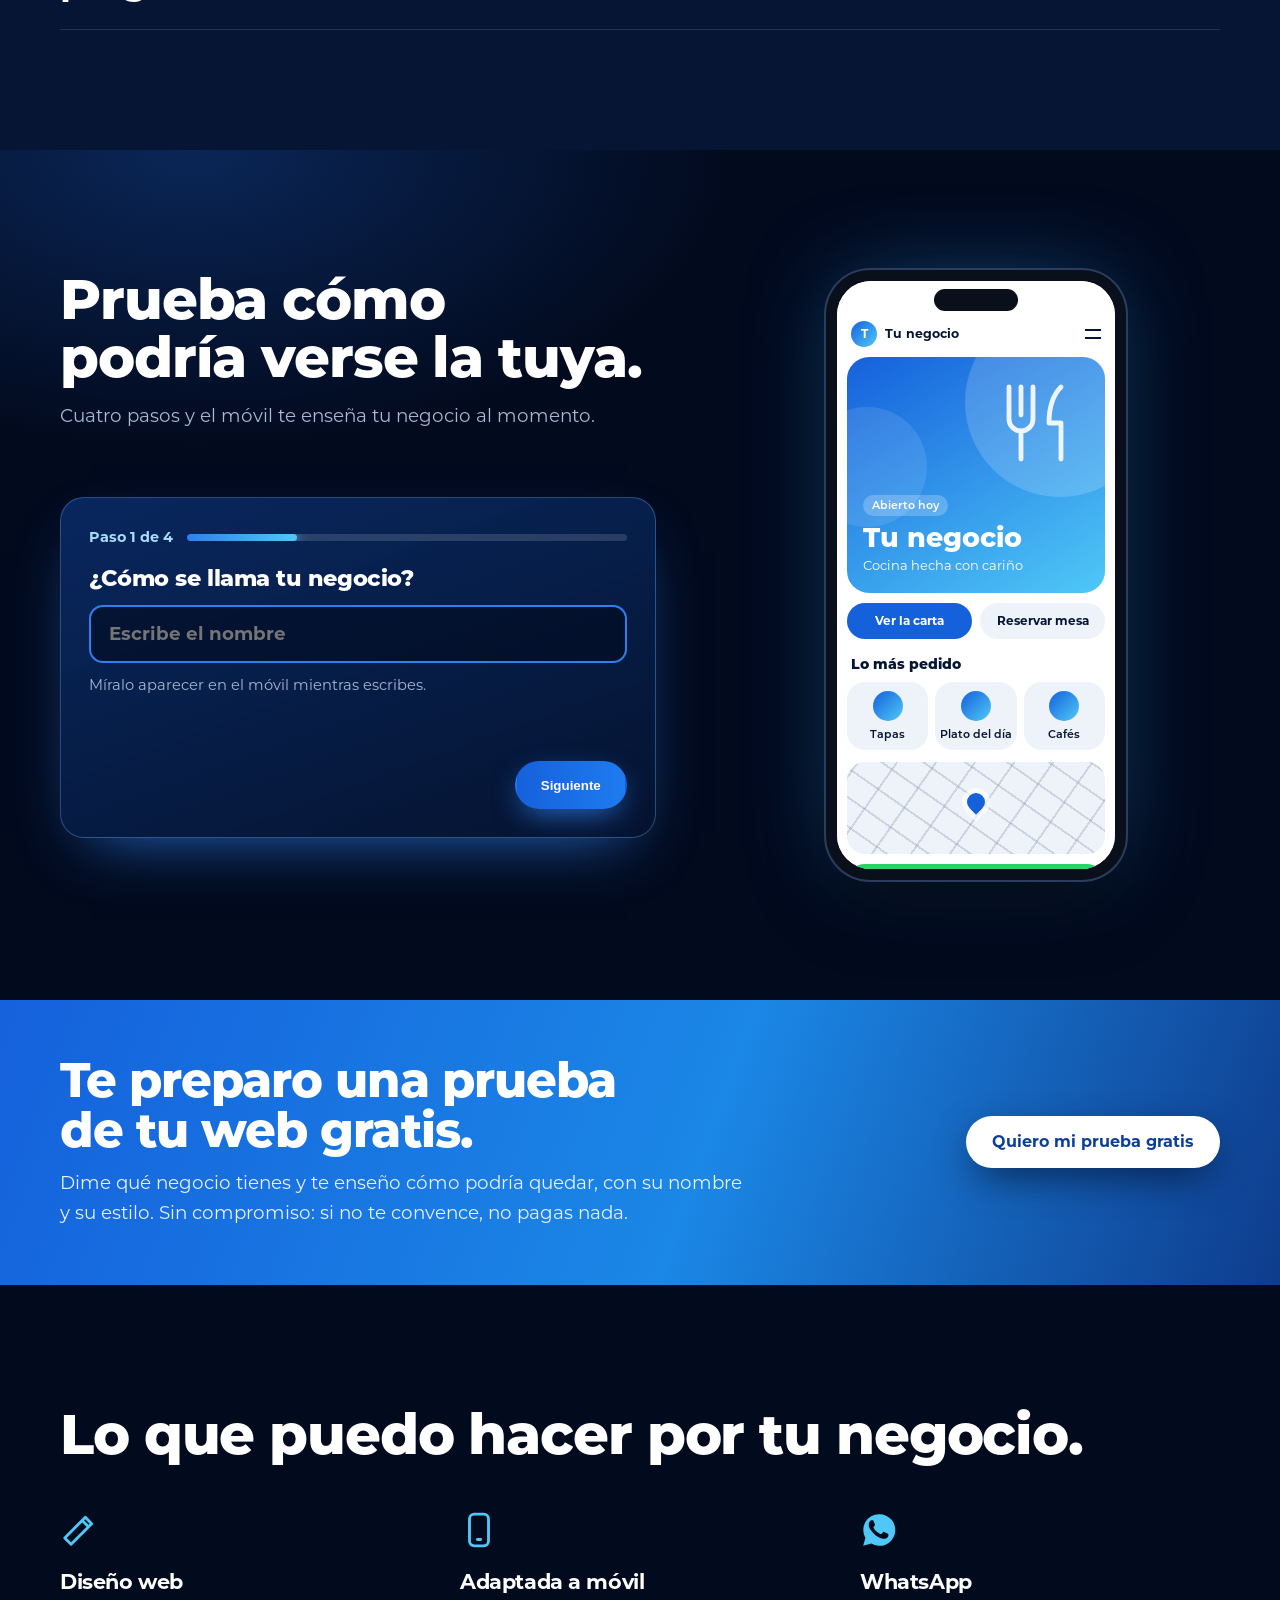
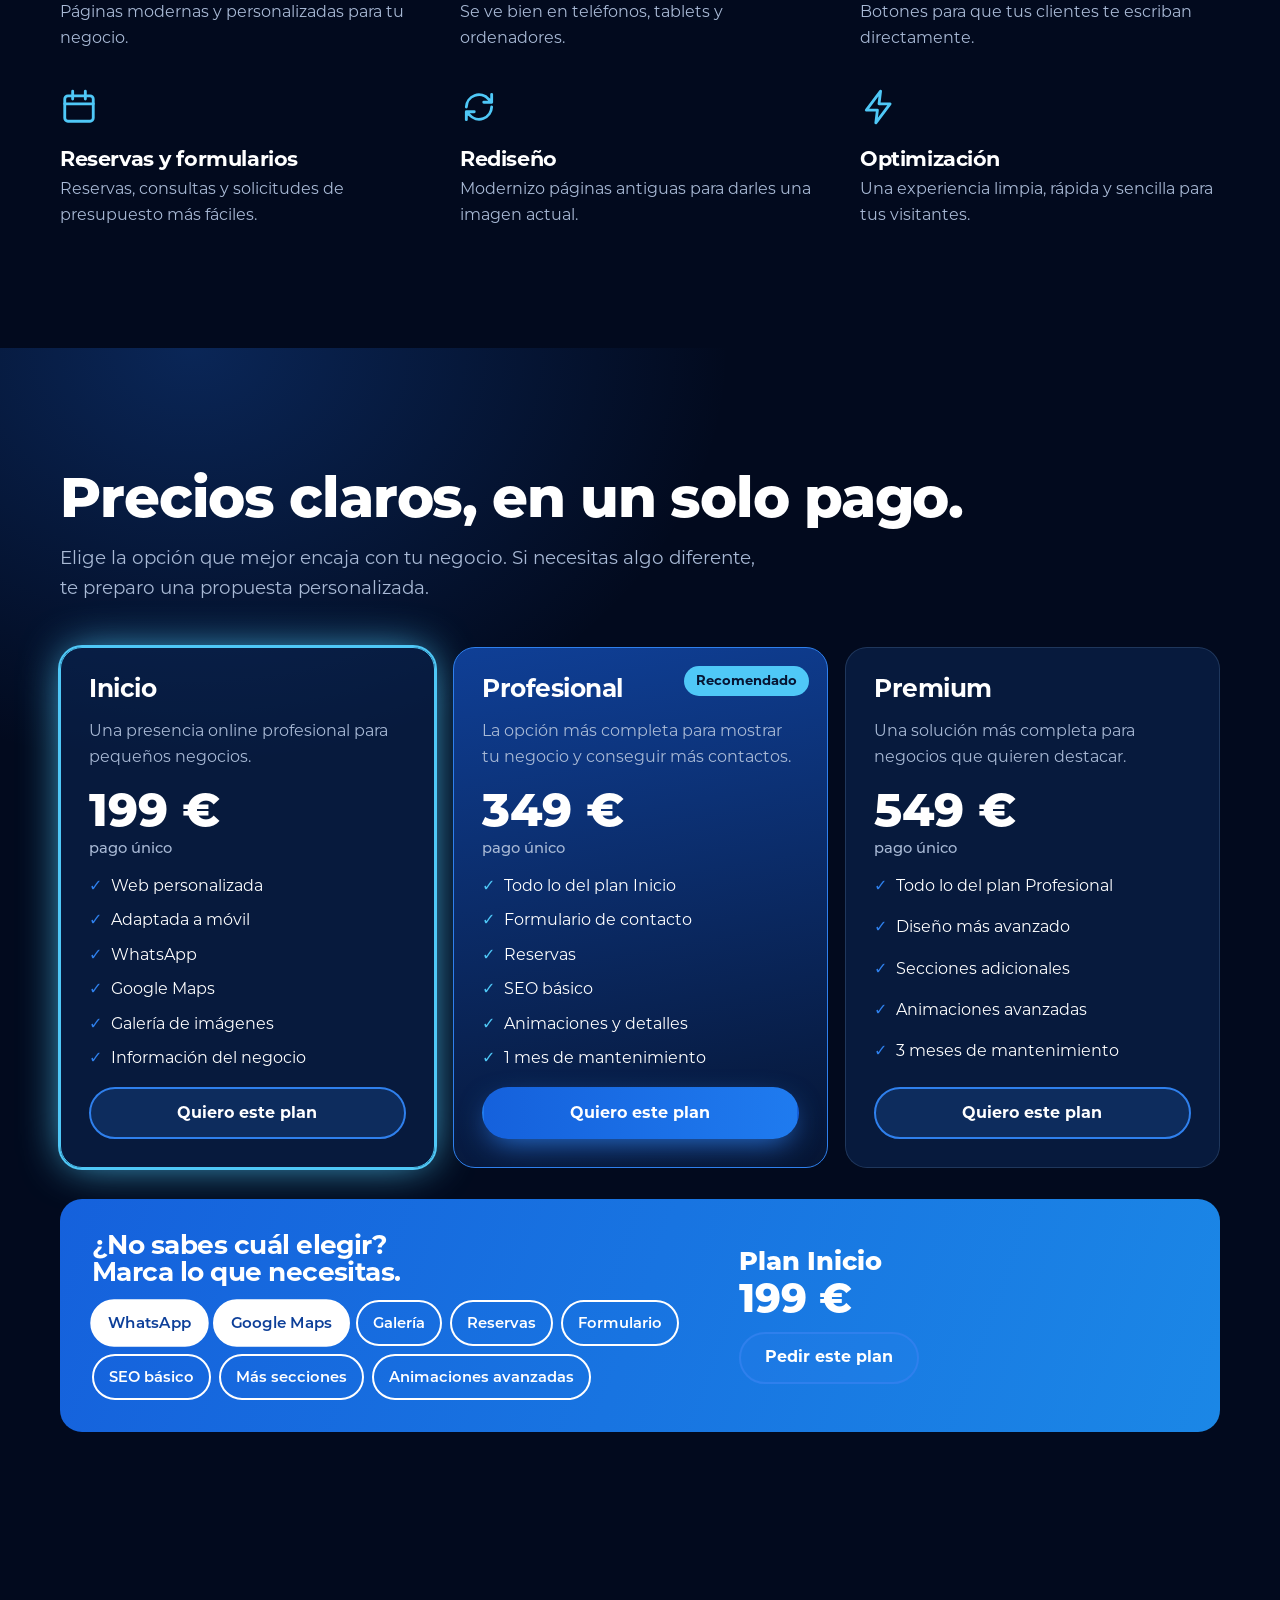
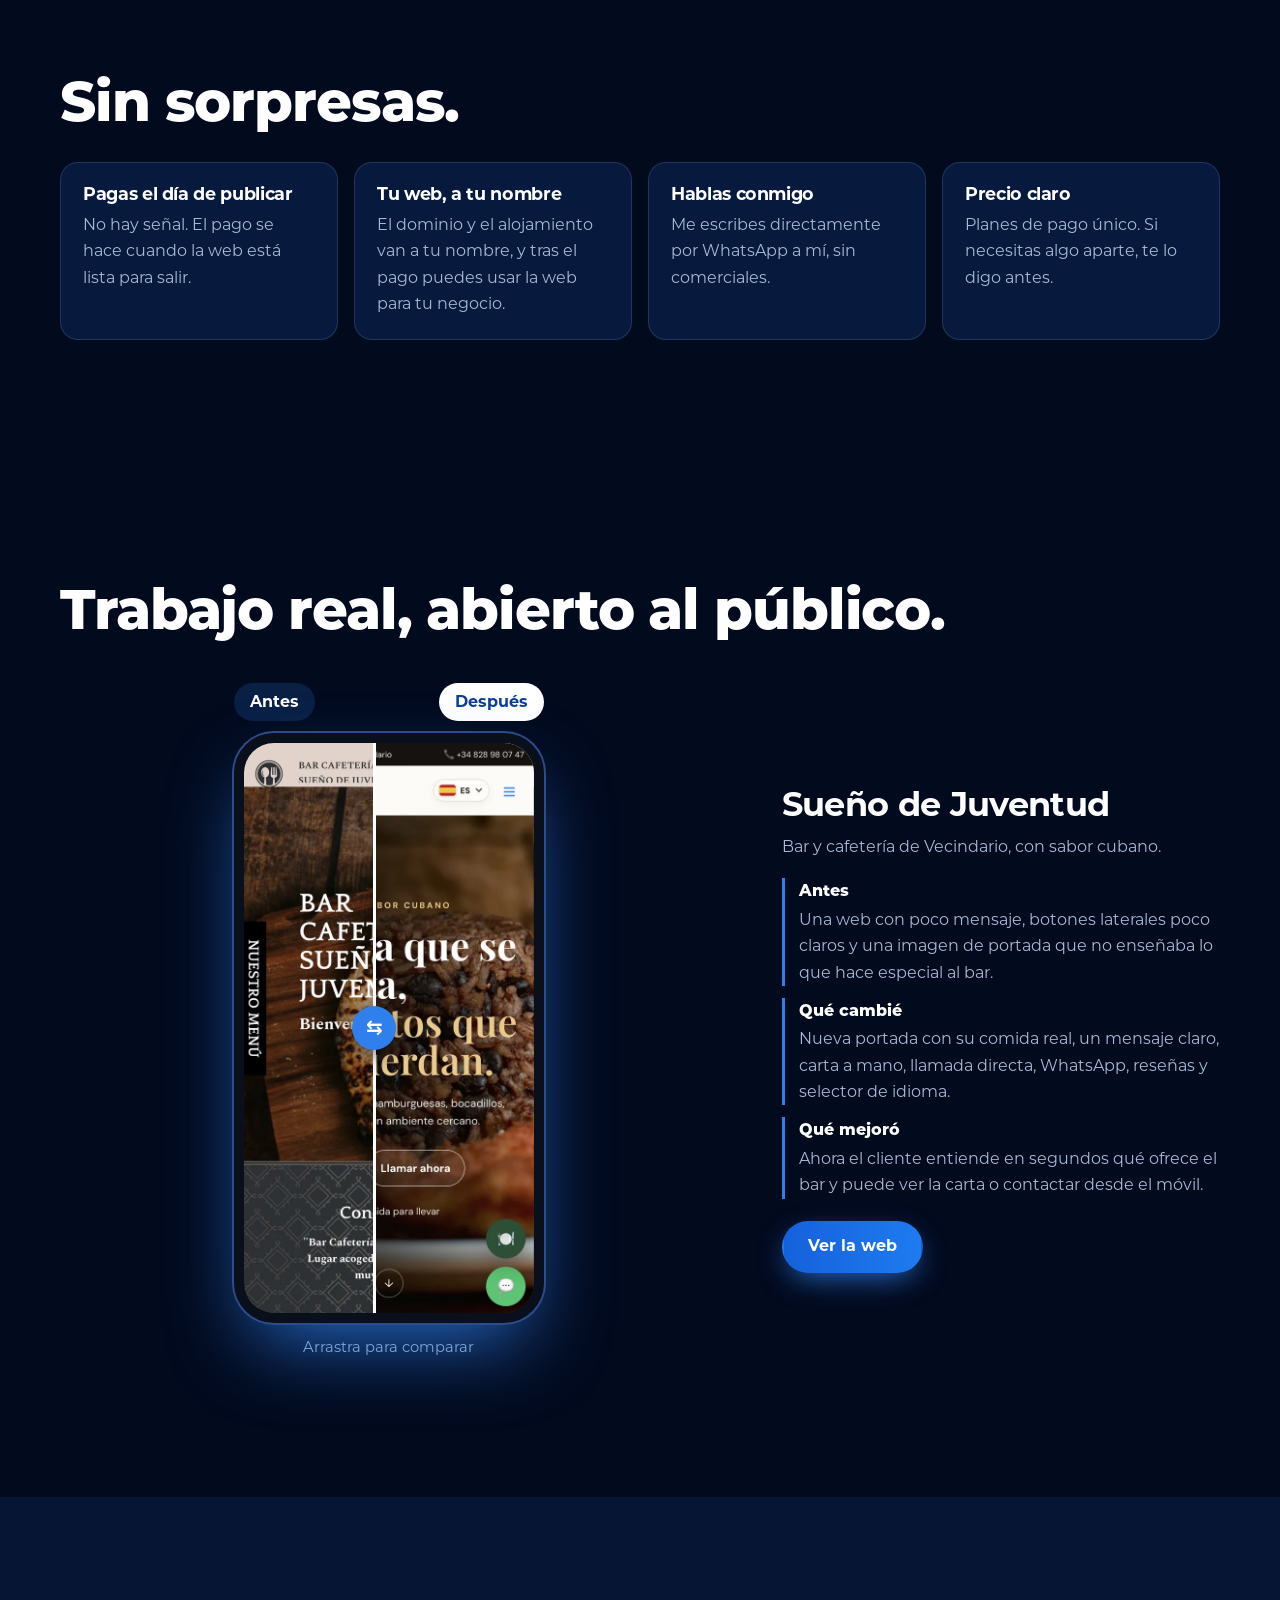
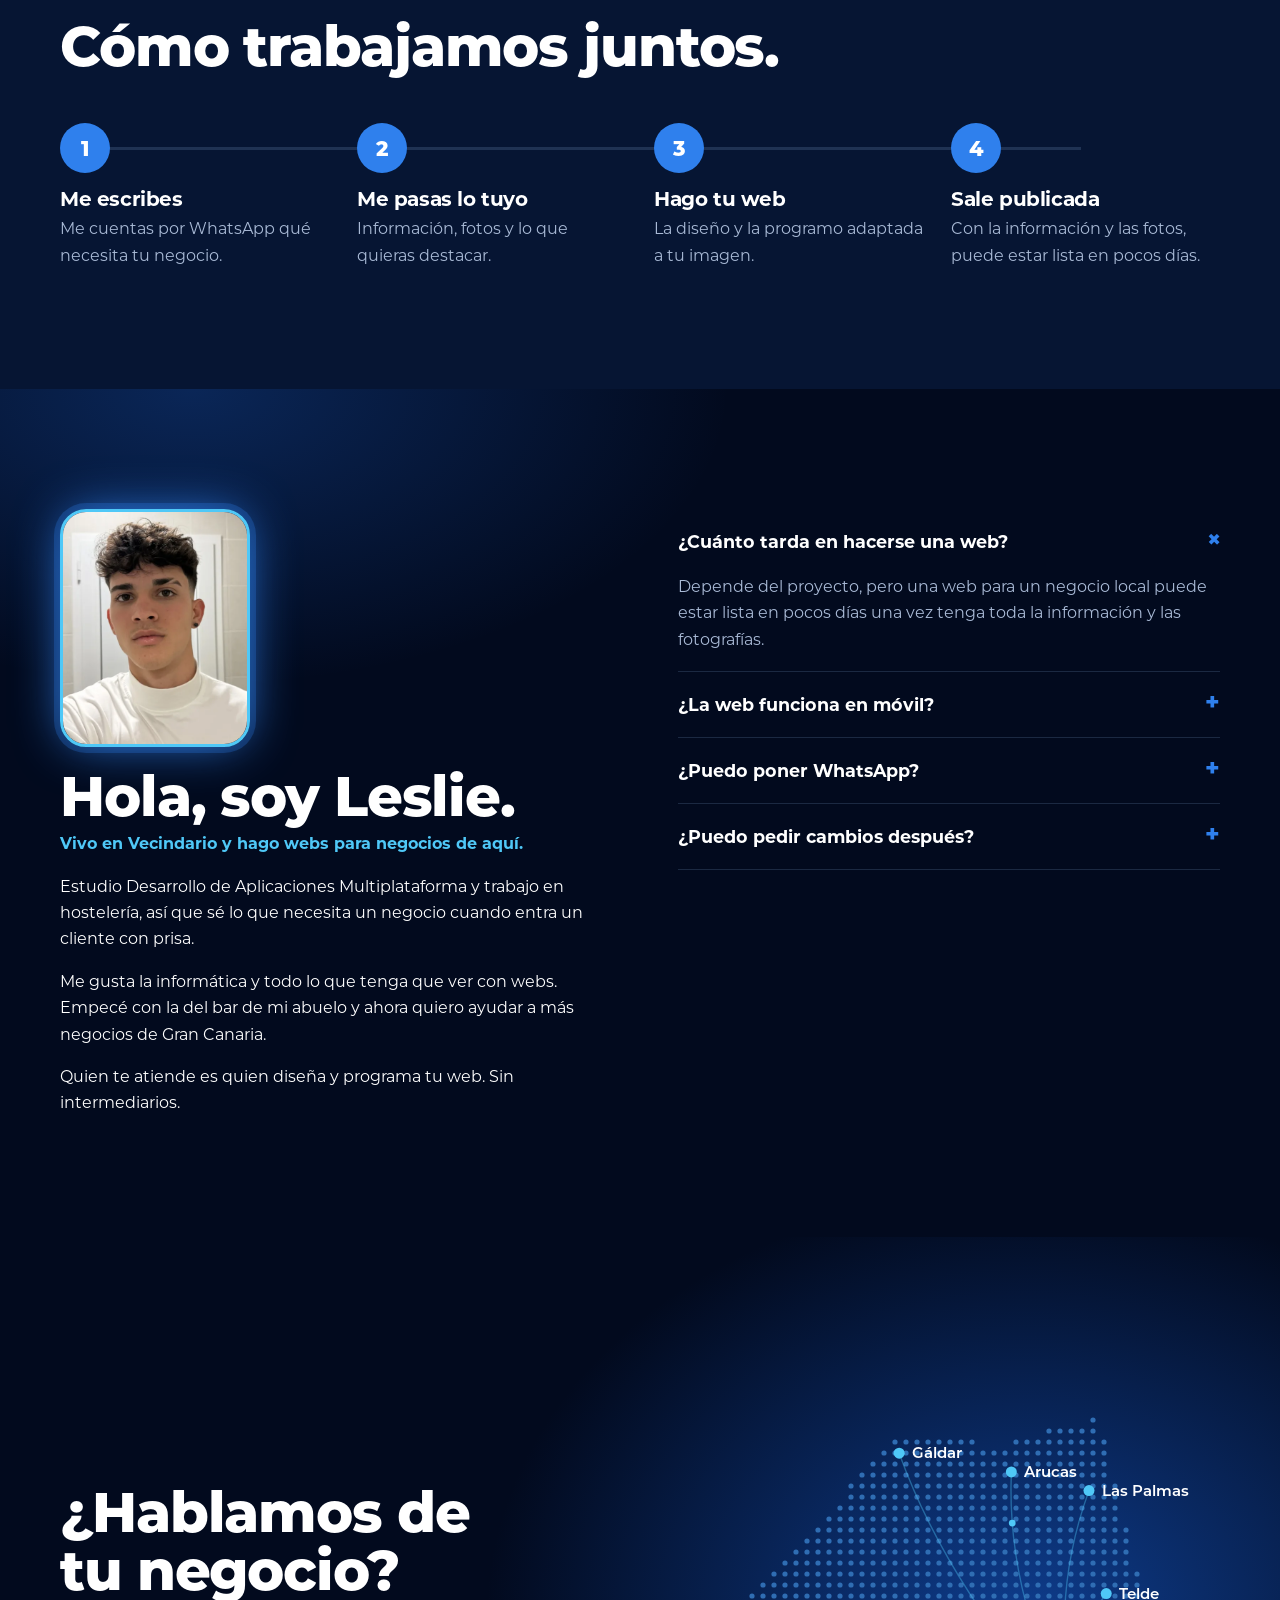
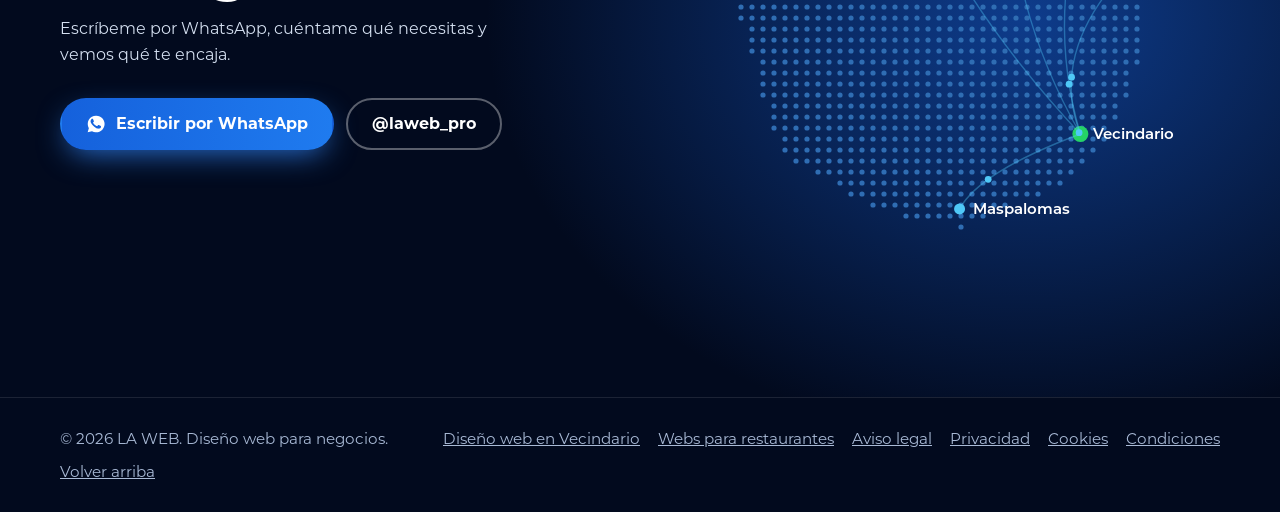
==== commit c750e8f4: "Añadir foto, prueba gratis, confianza y caso de Sueño de Juventud Co-Authored-By: Claude Opus 5.5 <n" ====
--- a/index.html
+++ b/index.html
@@ -360,6 +360,12 @@
   html{scroll-behavior:auto}
   *,*::before,*::after{animation:none!important;transition:none!important}
 }
+
+.me{display:flex;flex-wrap:wrap;align-items:center;gap:20px;margin-bottom:6px}.me-foto{width:190px;height:238px;border-radius:26px;object-fit:cover;object-position:50% 50%;border:3px solid var(--sun);box-shadow:0 0 0 6px rgba(47,128,237,.25),0 0 50px -6px var(--sky);animation:halo 3s ease-in-out infinite alternate}@keyframes halo{to{box-shadow:0 0 0 9px rgba(47,128,237,.35),0 0 70px 0 var(--sun)}}.me-sub{margin:6px 0 0!important;color:var(--sun);font-weight:700}
+.offer{padding-block:clamp(36px,6vw,56px);background:linear-gradient(110deg,#1561DC,#1B87E6 55%,#0E3C8C)}.offer-in{display:grid;grid-template-columns:minmax(0,1fr) auto;gap:24px 40px;align-items:center}.offer h2{font-size:clamp(1.9rem,4.4vw,3rem)}.offer .lead{margin-top:12px;color:#EAF3FF}.offer .btn-sun{background:#fff;color:#0D3F99;box-shadow:0 14px 40px -10px rgba(2,10,30,.8);animation:beat 2.4s ease-in-out infinite}@keyframes beat{50%{transform:translate(var(--bx,0),var(--by,0)) scale(1.05)}}
+.trust-g{display:grid;grid-template-columns:repeat(4,minmax(0,1fr));gap:16px;margin-top:32px}.trust-g>div{padding:22px;border-radius:18px;background:rgba(13,42,92,.5);border:1px solid var(--line);transition:transform .2s,border-color .2s}.trust-g>div:hover{transform:translateY(-5px);border-color:var(--sun)}.trust-g h3{font-size:1.1rem;margin-bottom:8px}.trust-g p{color:var(--muted);margin:0}
+.case{display:grid;gap:12px;margin:0 0 22px}.case div{padding-left:14px;border-left:3px solid var(--sky)}.case dt{font-weight:800;color:#fff}.case dd{margin:2px 0 0;color:var(--muted)}
+@media(max-width:900px){.offer-in,.trust-g{grid-template-columns:minmax(0,1fr)}.offer .btn{justify-self:start}}
 .legal{display:flex;flex-wrap:wrap;gap:8px 18px}
 </style>
 
@@ -466,6 +472,13 @@
         <div class="screen" id="bs"><div class="notch"></div><div class="bs-pan" id="bs-in"></div></div>
       </div>
     </div>
+  </div>
+</section>
+
+<section class="band offer" data-off="1">
+  <div class="wrap offer-in">
+    <div><h2>Te preparo una prueba de tu web gratis.</h2><p class="lead">Dime qué negocio tienes y te enseño cómo podría quedar, con su nombre y su estilo. Sin compromiso: si no te convence, no pagas nada.</p></div>
+    <a class="btn btn-sun" href="https://wa.me/34643334639?text=Hola%20Leslie%2C%20quiero%20una%20prueba%20gratis%20de%20la%20web%20de%20mi%20negocio.">Quiero mi prueba gratis</a>
   </div>
 </section>
 
@@ -531,6 +544,18 @@
   </div>
 </section>
 
+<section class="band trust">
+  <div class="wrap">
+    <h2>Sin sorpresas.</h2>
+    <div class="trust-g">
+      <div><h3>Pagas el día de publicar</h3><p>No hay señal. El pago se hace cuando la web está lista para salir.</p></div>
+      <div><h3>Tu web, a tu nombre</h3><p>El dominio y el alojamiento van a tu nombre, y tras el pago puedes usar la web para tu negocio.</p></div>
+      <div><h3>Hablas conmigo</h3><p>Me escribes directamente por WhatsApp a mí, sin comerciales.</p></div>
+      <div><h3>Precio claro</h3><p>Planes de pago único. Si necesitas algo aparte, te lo digo antes.</p></div>
+    </div>
+  </div>
+</section>
+
 <section class="band" id="trabajos">
   <div class="wrap">
     <h2>Trabajo real, abierto al público.</h2>
@@ -547,8 +572,12 @@
       </div>
       <div>
         <h3>Sueño de Juventud</h3>
-        <p>Bar y cafetería. Rediseñé su web para un negocio local, con todo lo que sus clientes buscan a mano.</p>
-        <ul class="feat"><li>Carta</li><li>Galería</li><li>Ubicación</li><li>Contacto</li><li>WhatsApp directo</li></ul>
+        <p>Bar y cafetería de Vecindario, con sabor cubano.</p>
+        <dl class="case">
+          <div><dt>Antes</dt><dd>Una web con poco mensaje, botones laterales poco claros y una imagen de portada que no enseñaba lo que hace especial al bar.</dd></div>
+          <div><dt>Qué cambié</dt><dd>Nueva portada con su comida real, un mensaje claro, carta a mano, llamada directa, WhatsApp, reseñas y selector de idioma.</dd></div>
+          <div><dt>Qué mejoró</dt><dd>Ahora el cliente entiende en segundos qué ofrece el bar y puede ver la carta o contactar desde el móvil.</dd></div>
+        </dl>
         <a class="btn btn-sun" href="https://suenodejuventud.es/" target="_blank" rel="noopener">Ver la web</a>
       </div>
     </div>
@@ -570,9 +599,10 @@
 <section class="band mist" id="sobre-mi">
   <div class="wrap split">
     <div>
-      <h2>Tu visión, mi trabajo.</h2>
-      <p>Soy Leslie, y LA WEB nace para ayudar a pequeños negocios de Gran Canaria a tener una presencia online moderna, clara y profesional.</p>
-      <p>Quien te atiende es quien diseña y programa tu web. Trabajo cada proyecto pensando en algo sencillo: que tus clientes puedan encontrarte, conocerte y contactar contigo sin complicaciones.</p>
+      <div class="me"><img class="me-foto" src="foto-leslie.webp" alt="Leslie Vega, creador de LA WEB" width="260" height="325" loading="lazy"><div><h2>Hola, soy Leslie.</h2><p class="me-sub">Vivo en Vecindario y hago webs para negocios de aquí.</p></div></div>
+      <p>Estudio Desarrollo de Aplicaciones Multiplataforma y trabajo en hostelería, así que sé lo que necesita un negocio cuando entra un cliente con prisa.</p>
+      <p>Me gusta la informática y todo lo que tenga que ver con webs. Empecé con la del bar de mi abuelo y ahora quiero ayudar a más negocios de Gran Canaria.</p>
+      <p>Quien te atiende es quien diseña y programa tu web. Sin intermediarios.</p>
     </div>
     <div class="faq">
       <details open><summary>¿Cuánto tarda en hacerse una web?</summary><p>Depende del proyecto, pero una web para un negocio local puede estar lista en pocos días una vez tenga toda la información y las fotografías.</p></details>
